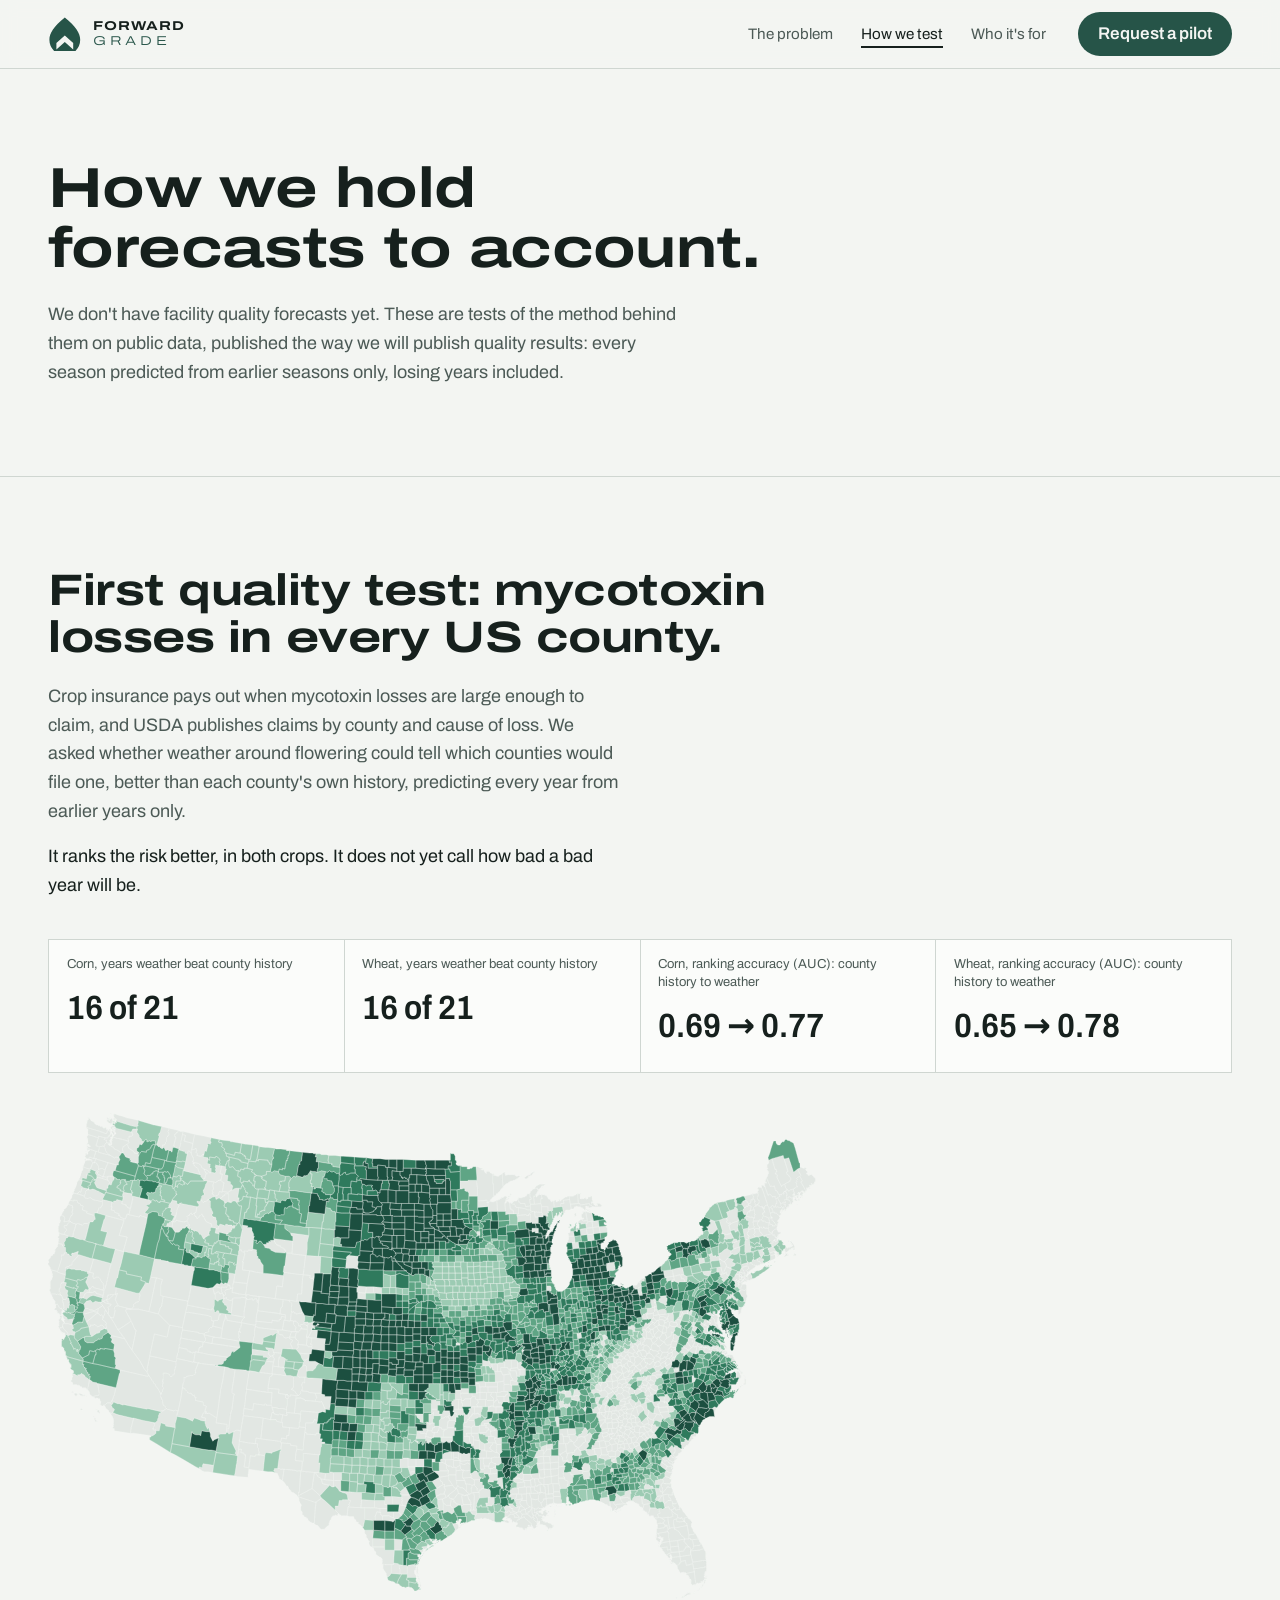
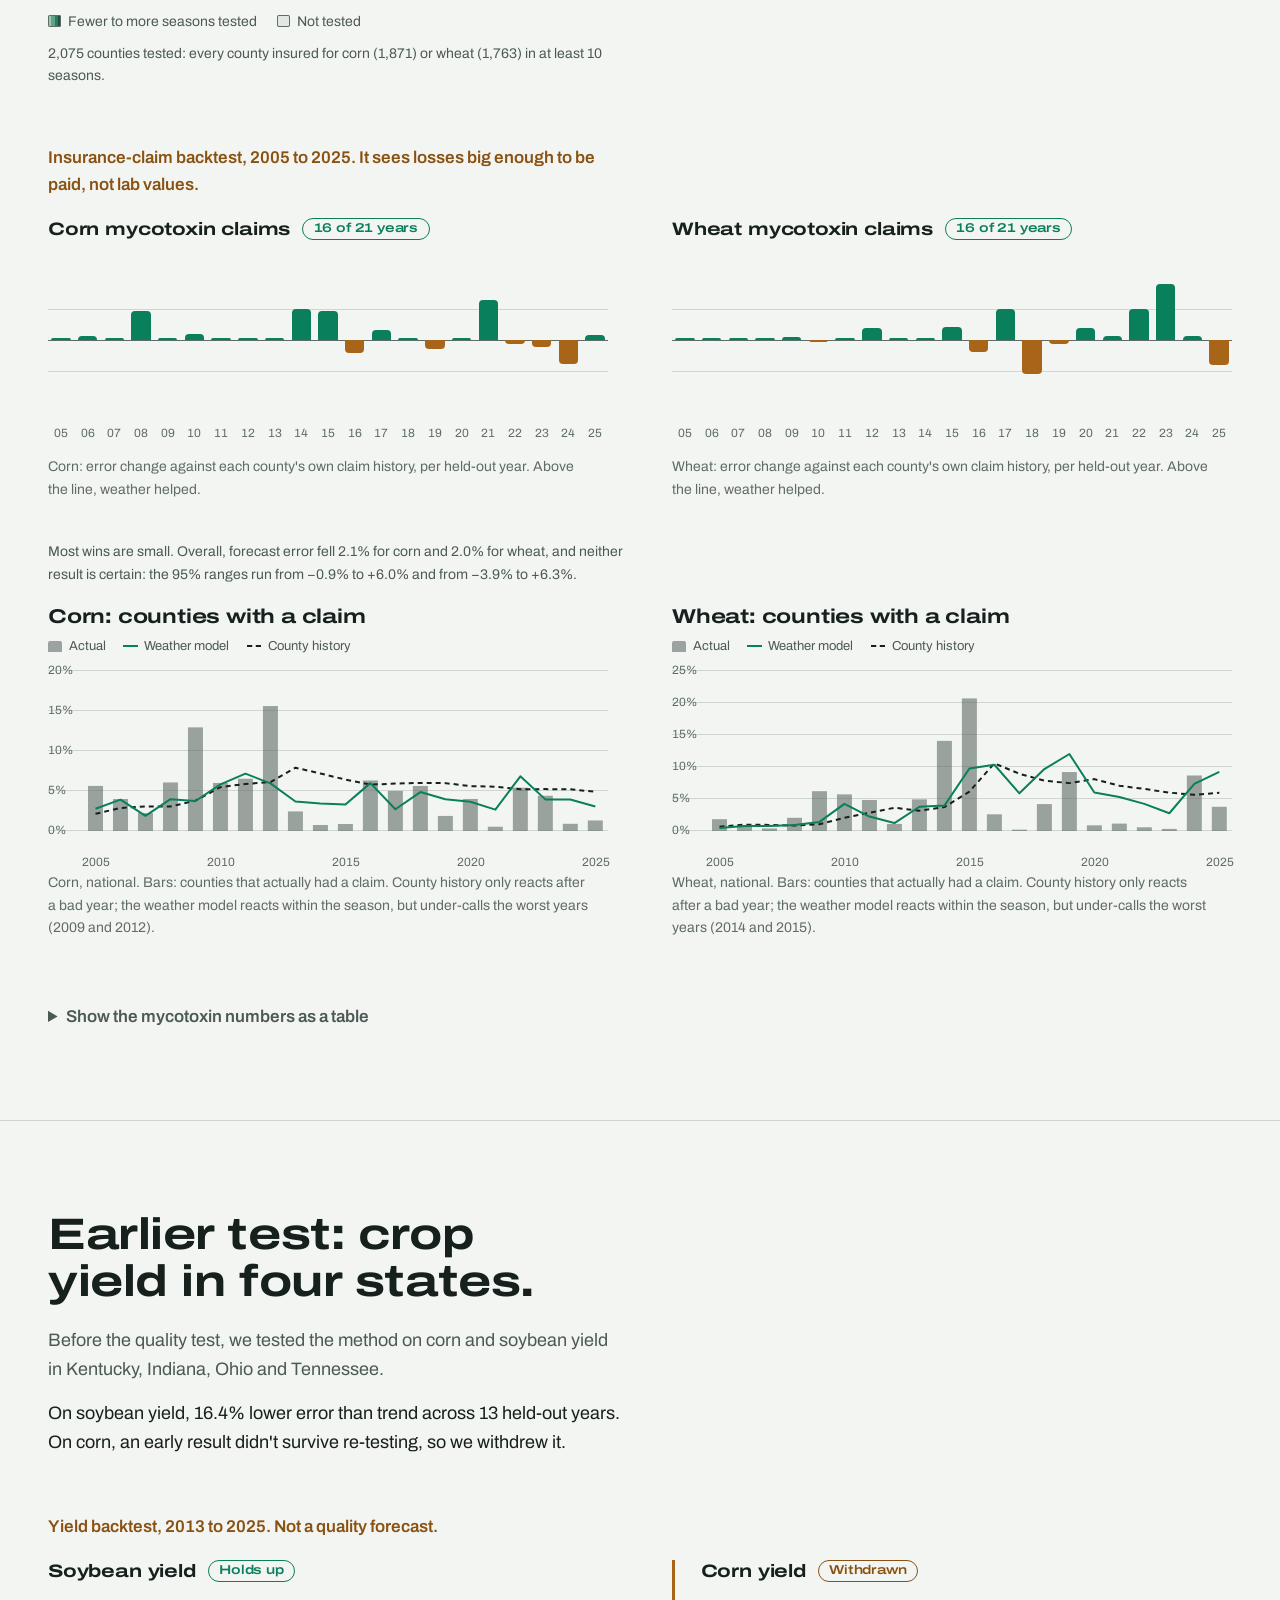
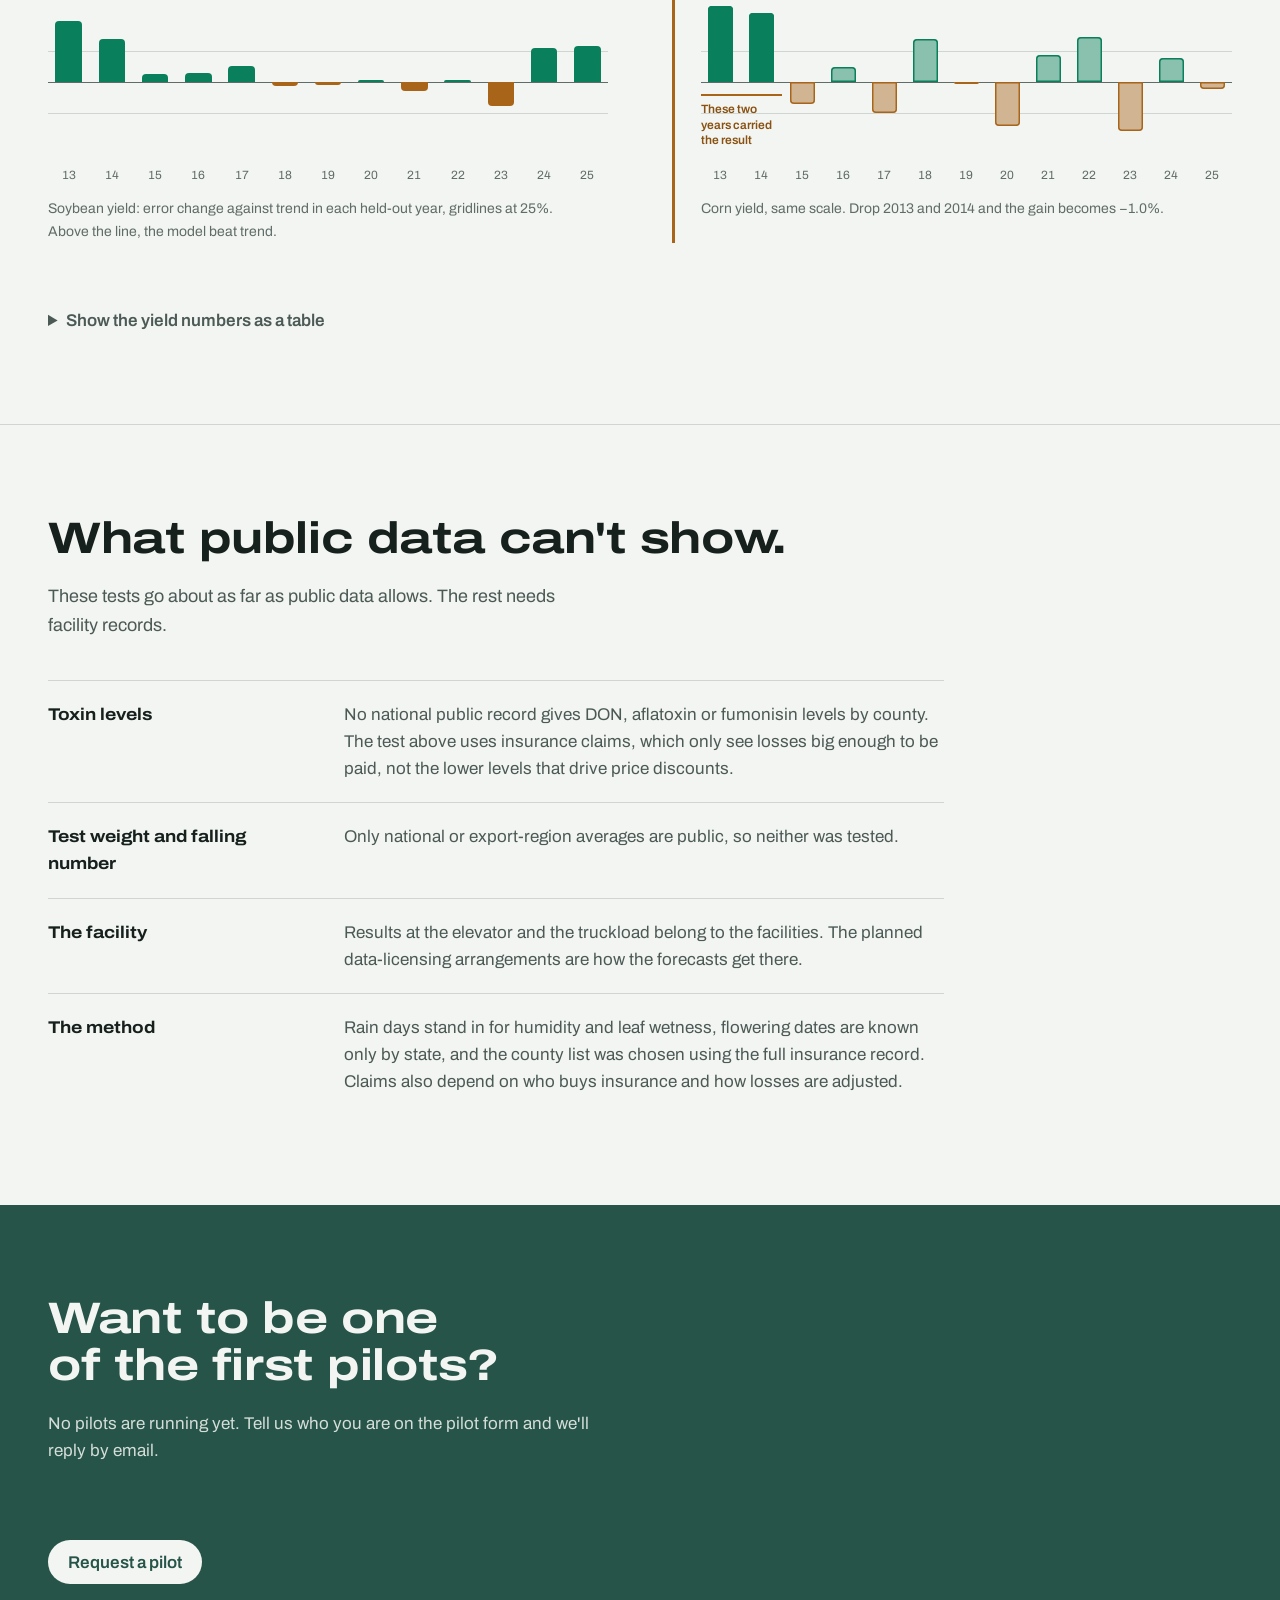
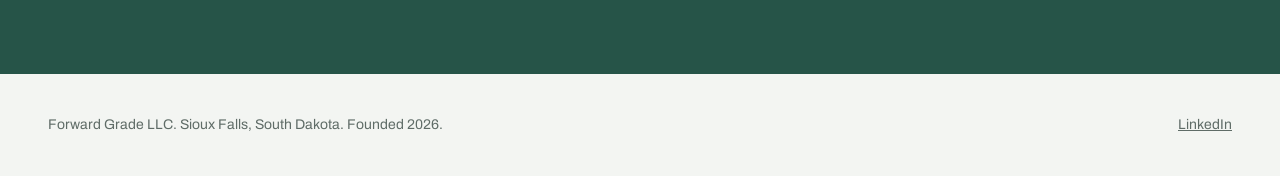
==== method.html @ 38999e74 "Forward Grade site: landing page, How we test, pilot form Co-Authored-By: Claude Opus 5.5 <noreply@a" ====
<!doctype html>
<html lang="en">
<head>
<meta charset="utf-8">
<meta name="viewport" content="width=device-width, initial-scale=1">
<title>How we test | Forward Grade</title>
<meta name="description" content="The public-data tests behind Forward Grade: mycotoxin insurance claims in 2,075 US counties, and an earlier crop-yield test. Every season predicted from earlier seasons only, losing years included.">
<meta property="og:title" content="How we test | Forward Grade">
<meta property="og:description" content="Public-data tests of the method behind Forward Grade, published with the years it lost.">
<meta name="theme-color" content="#265448">
<link rel="icon" href="img/favicon.svg" type="image/svg+xml">
<link rel="preload" href="fonts/archivo.woff2" as="font" type="font/woff2" crossorigin>
<link rel="stylesheet" href="styles.css">
</head>
<body>

<header class="top">
  <div class="wrap">
    <a class="lockup" href="index.html" aria-label="Forward Grade, home">
      <svg viewBox="96 70 320 336" aria-hidden="true"><path fill-rule="evenodd" d="M256 76 C 366 162 410 236 410 298 A 154 154 0 0 1 102 298 C 102 236 146 162 256 76 Z M172 330 L256 254 L340 330 L340 396 L256 320 L172 396 Z"/></svg>
      <span><b>FORWARD</b><i>GRADE</i></span>
    </a>
    <nav aria-label="Sections">
      <a href="index.html#gap">The problem</a>
      <a href="method.html" aria-current="page">How we test</a>
      <a href="index.html#buyers">Who it's for</a>
    </nav>
    <a class="button" href="index.html#contact">Request a pilot</a>
  </div>
</header>

<main id="top">

<section class="page-intro">
  <div class="wrap">
    <h1>How we hold forecasts to account.</h1>
    <p class="lede">We don't have facility quality forecasts yet. These are tests of the method behind them on public data, published the way we will publish quality results: every season predicted from earlier seasons only, losing years included.</p>
  </div>
</section>

<section id="quality-test" class="method quality">
  <div class="wrap">
    <h2>First quality test: mycotoxin losses in every US county.</h2>
    <p class="lede">Crop insurance pays out when mycotoxin losses are large enough to claim, and USDA publishes claims by county and cause of loss. We asked whether weather around flowering could tell which counties would file one, better than each county's own history, predicting every year from earlier years only.</p>
    <p class="lede">It ranks the risk better, in both crops. It does not yet call how bad a bad year will be.</p>

    <dl class="q-stats">
      <div><dt>Corn, years weather beat county history</dt><dd>16 of 21</dd></div>
      <div><dt>Wheat, years weather beat county history</dt><dd>16 of 21</dd></div>
      <div><dt>Corn, ranking accuracy (AUC): county history to weather</dt><dd>0.69 <span role="img" aria-label="to">&rarr;</span> 0.77</dd></div>
      <div><dt>Wheat, ranking accuracy (AUC): county history to weather</dt><dd>0.65 <span role="img" aria-label="to">&rarr;</span> 0.78</dd></div>
    </dl>

    <figure class="q-map">
      <img src="img/us-tested.svg" width="960" height="607" loading="lazy" alt="Map of the lower 48 states. 2,075 counties with a long insured record for corn or wheat are shaded, darker where more seasons were tested; they cover the Corn Belt, the Plains, the Mid-South and the East.">
      <figcaption>
        <ul class="legend" aria-label="Map key"><li class="k-ramp">Fewer to more seasons tested</li><li class="k-none">Not tested</li></ul>
        2,075 counties tested: every county insured for corn (1,871) or wheat (1,763) in at least 10 seasons.
      </figcaption>
    </figure>

    <p class="not-quality">Insurance-claim backtest, 2005 to 2025. It sees losses big enough to be paid, not lab values.</p>
    <div class="charts">
      <figure class="crop">
        <h3>Corn mycotoxin claims <span class="tag">16 of 21 years</span></h3>
        <ol class="bars y21" aria-label="Corn mycotoxin claims: change in forecast error against county history, by year">
          <li class="up" style="--h:1.9" data-v="+1.9%" aria-label="2005: 1.9% lower error than county history"><span>05</span></li>
          <li class="up" style="--h:3.2" data-v="+3.2%" aria-label="2006: 3.2% lower error than county history"><span>06</span></li>
          <li class="up" style="--h:0.8" data-v="+0.8%" aria-label="2007: 0.8% lower error than county history"><span>07</span></li>
          <li class="up" style="--h:23.6" data-v="+23.6%" aria-label="2008: 23.6% lower error than county history"><span>08</span></li>
          <li class="up" style="--h:1.0" data-v="+1.0%" aria-label="2009: 1.0% lower error than county history"><span>09</span></li>
          <li class="up" style="--h:5.4" data-v="+5.4%" aria-label="2010: 5.4% lower error than county history"><span>10</span></li>
          <li class="up" style="--h:0.8" data-v="+0.8%" aria-label="2011: 0.8% lower error than county history"><span>11</span></li>
          <li class="up" style="--h:0.2" data-v="+0.2%" aria-label="2012: 0.2% lower error than county history"><span>12</span></li>
          <li class="up" style="--h:0.8" data-v="+0.8%" aria-label="2013: 0.8% lower error than county history"><span>13</span></li>
          <li class="up" style="--h:24.8" data-v="+24.8%" aria-label="2014: 24.8% lower error than county history"><span>14</span></li>
          <li class="up" style="--h:23.8" data-v="+23.8%" aria-label="2015: 23.8% lower error than county history"><span>15</span></li>
          <li class="down" style="--h:10.1" data-v="−10.1%" aria-label="2016: 10.1% higher error than county history"><span>16</span></li>
          <li class="up" style="--h:8.2" data-v="+8.2%" aria-label="2017: 8.2% lower error than county history"><span>17</span></li>
          <li class="up" style="--h:0.1" data-v="+0.1%" aria-label="2018: 0.1% lower error than county history"><span>18</span></li>
          <li class="down" style="--h:7.3" data-v="−7.3%" aria-label="2019: 7.3% higher error than county history"><span>19</span></li>
          <li class="up" style="--h:1.2" data-v="+1.2%" aria-label="2020: 1.2% lower error than county history"><span>20</span></li>
          <li class="up" style="--h:32.6" data-v="+32.6%" aria-label="2021: 32.6% lower error than county history"><span>21</span></li>
          <li class="down" style="--h:2.9" data-v="−2.9%" aria-label="2022: 2.9% higher error than county history"><span>22</span></li>
          <li class="down" style="--h:5.4" data-v="−5.4%" aria-label="2023: 5.4% higher error than county history"><span>23</span></li>
          <li class="down" style="--h:18.8" data-v="−18.8%" aria-label="2024: 18.8% higher error than county history"><span>24</span></li>
          <li class="up" style="--h:4.1" data-v="+4.1%" aria-label="2025: 4.1% lower error than county history"><span>25</span></li>
        </ol>
        <figcaption>Corn: error change against each county's own claim history, per held-out year. Above the line, weather helped.</figcaption>
      </figure>
      <figure class="crop">
        <h3>Wheat mycotoxin claims <span class="tag">16 of 21 years</span></h3>
        <ol class="bars y21" aria-label="Wheat mycotoxin claims: change in forecast error against county history, by year">
          <li class="up" style="--h:0.0" data-v="+0.0%" aria-label="2005: 0.0% lower error than county history"><span>05</span></li>
          <li class="up" style="--h:0.1" data-v="+0.1%" aria-label="2006: 0.1% lower error than county history"><span>06</span></li>
          <li class="up" style="--h:1.1" data-v="+1.1%" aria-label="2007: 1.1% lower error than county history"><span>07</span></li>
          <li class="up" style="--h:0.8" data-v="+0.8%" aria-label="2008: 0.8% lower error than county history"><span>08</span></li>
          <li class="up" style="--h:2.9" data-v="+2.9%" aria-label="2009: 2.9% lower error than county history"><span>09</span></li>
          <li class="down" style="--h:0.6" data-v="−0.6%" aria-label="2010: 0.6% higher error than county history"><span>10</span></li>
          <li class="up" style="--h:0.2" data-v="+0.2%" aria-label="2011: 0.2% lower error than county history"><span>11</span></li>
          <li class="up" style="--h:9.8" data-v="+9.8%" aria-label="2012: 9.8% lower error than county history"><span>12</span></li>
          <li class="up" style="--h:1.5" data-v="+1.5%" aria-label="2013: 1.5% lower error than county history"><span>13</span></li>
          <li class="up" style="--h:2.0" data-v="+2.0%" aria-label="2014: 2.0% lower error than county history"><span>14</span></li>
          <li class="up" style="--h:10.5" data-v="+10.5%" aria-label="2015: 10.5% lower error than county history"><span>15</span></li>
          <li class="down" style="--h:9.2" data-v="−9.2%" aria-label="2016: 9.2% higher error than county history"><span>16</span></li>
          <li class="up" style="--h:25.2" data-v="+25.2%" aria-label="2017: 25.2% lower error than county history"><span>17</span></li>
          <li class="down" style="--h:26.9" data-v="−26.9%" aria-label="2018: 26.9% higher error than county history"><span>18</span></li>
          <li class="down" style="--h:3.3" data-v="−3.3%" aria-label="2019: 3.3% higher error than county history"><span>19</span></li>
          <li class="up" style="--h:9.7" data-v="+9.7%" aria-label="2020: 9.7% lower error than county history"><span>20</span></li>
          <li class="up" style="--h:3.3" data-v="+3.3%" aria-label="2021: 3.3% lower error than county history"><span>21</span></li>
          <li class="up" style="--h:24.8" data-v="+24.8%" aria-label="2022: 24.8% lower error than county history"><span>22</span></li>
          <li class="up" style="--h:45.0" data-v="+45.0%" aria-label="2023: 45.0% lower error than county history"><span>23</span></li>
          <li class="up" style="--h:3.3" data-v="+3.3%" aria-label="2024: 3.3% lower error than county history"><span>24</span></li>
          <li class="down" style="--h:20.1" data-v="−20.1%" aria-label="2025: 20.1% higher error than county history"><span>25</span></li>
        </ol>
        <figcaption>Wheat: error change against each county's own claim history, per held-out year. Above the line, weather helped.</figcaption>
      </figure>
    </div>
    <p class="q-note">Most wins are small. Overall, forecast error fell 2.1% for corn and 2.0% for wheat, and neither result is certain: the 95% ranges run from −0.9% to +6.0% and from −3.9% to +6.3%.</p>

    <div class="charts">
      <figure class="lc">
        <h3>Corn: counties with a claim</h3>
        <ul class="lc-legend" aria-hidden="true"><li class="k-actual">Actual</li><li class="k-model">Weather model</li><li class="k-hist">County history</li></ul>
        <div class="lc-plot" style="--n:21">
          <span class="lc-y" aria-hidden="true" style="--v:0.00">0%</span><span class="lc-y" aria-hidden="true" style="--v:25.00">5%</span><span class="lc-y" aria-hidden="true" style="--v:50.00">10%</span><span class="lc-y" aria-hidden="true" style="--v:75.00">15%</span><span class="lc-y" aria-hidden="true" style="--v:100.00">20%</span>
          <svg viewBox="0 0 210 100" preserveAspectRatio="none" aria-hidden="true"><rect class="lc-bar" x="2" y="71.81" width="6" height="28.19"/><rect class="lc-bar" x="12" y="80.01" width="6" height="19.99"/><rect class="lc-bar" x="22" y="88.76" width="6" height="11.24"/><rect class="lc-bar" x="32" y="69.65" width="6" height="30.35"/><rect class="lc-bar" x="42" y="35.22" width="6" height="64.78"/><rect class="lc-bar" x="52" y="69.96" width="6" height="30.04"/><rect class="lc-bar" x="62" y="67.34" width="6" height="32.66"/><rect class="lc-bar" x="72" y="21.92" width="6" height="78.08"/><rect class="lc-bar" x="82" y="87.76" width="6" height="12.24"/><rect class="lc-bar" x="92" y="96.25" width="6" height="3.75"/><rect class="lc-bar" x="102" y="95.63" width="6" height="4.37"/><rect class="lc-bar" x="112" y="68.41" width="6" height="31.59"/><rect class="lc-bar" x="122" y="74.91" width="6" height="25.09"/><rect class="lc-bar" x="132" y="71.85" width="6" height="28.15"/><rect class="lc-bar" x="142" y="90.57" width="6" height="9.43"/><rect class="lc-bar" x="152" y="79.99" width="6" height="20.01"/><rect class="lc-bar" x="162" y="97.33" width="6" height="2.67"/><rect class="lc-bar" x="172" y="72.93" width="6" height="27.07"/><rect class="lc-bar" x="182" y="77.97" width="6" height="22.03"/><rect class="lc-bar" x="192" y="95.49" width="6" height="4.51"/><rect class="lc-bar" x="202" y="93.42" width="6" height="6.58"/><polyline class="lc-hist" points="5,89.27 15,85.61 25,84.61 35,84.72 45,81.03 55,72.63 65,70.56 75,69.42 85,60.45 95,64.04 105,67.84 115,71.01 125,70.34 135,69.96 145,70.08 155,71.95 165,72.31 175,73.90 185,73.82 195,73.89 205,75.52"/><polyline class="lc-model" points="5,86.06 15,80.42 25,90.51 35,80.09 45,81.27 55,70.81 65,64.15 75,70.20 85,81.59 95,82.75 105,83.49 115,70.08 125,86.42 135,75.67 145,80.17 155,81.74 165,86.66 175,65.83 185,80.24 195,80.29 205,84.65"/><rect class="lc-hit" x="0" y="0" width="10" height="100"><title>2005: actual 5.6%, weather model 2.7%, county history 2.1%</title></rect><rect class="lc-hit" x="10" y="0" width="10" height="100"><title>2006: actual 3.9%, weather model 3.9%, county history 2.8%</title></rect><rect class="lc-hit" x="20" y="0" width="10" height="100"><title>2007: actual 2.2%, weather model 1.8%, county history 3.0%</title></rect><rect class="lc-hit" x="30" y="0" width="10" height="100"><title>2008: actual 6.0%, weather model 3.9%, county history 3.0%</title></rect><rect class="lc-hit" x="40" y="0" width="10" height="100"><title>2009: actual 12.9%, weather model 3.7%, county history 3.7%</title></rect><rect class="lc-hit" x="50" y="0" width="10" height="100"><title>2010: actual 6.0%, weather model 5.8%, county history 5.4%</title></rect><rect class="lc-hit" x="60" y="0" width="10" height="100"><title>2011: actual 6.5%, weather model 7.1%, county history 5.8%</title></rect><rect class="lc-hit" x="70" y="0" width="10" height="100"><title>2012: actual 15.6%, weather model 5.9%, county history 6.1%</title></rect><rect class="lc-hit" x="80" y="0" width="10" height="100"><title>2013: actual 2.4%, weather model 3.6%, county history 7.9%</title></rect><rect class="lc-hit" x="90" y="0" width="10" height="100"><title>2014: actual 0.7%, weather model 3.4%, county history 7.1%</title></rect><rect class="lc-hit" x="100" y="0" width="10" height="100"><title>2015: actual 0.8%, weather model 3.3%, county history 6.4%</title></rect><rect class="lc-hit" x="110" y="0" width="10" height="100"><title>2016: actual 6.3%, weather model 5.9%, county history 5.7%</title></rect><rect class="lc-hit" x="120" y="0" width="10" height="100"><title>2017: actual 5.0%, weather model 2.7%, county history 5.9%</title></rect><rect class="lc-hit" x="130" y="0" width="10" height="100"><title>2018: actual 5.6%, weather model 4.8%, county history 6.0%</title></rect><rect class="lc-hit" x="140" y="0" width="10" height="100"><title>2019: actual 1.8%, weather model 3.9%, county history 5.9%</title></rect><rect class="lc-hit" x="150" y="0" width="10" height="100"><title>2020: actual 4.0%, weather model 3.6%, county history 5.6%</title></rect><rect class="lc-hit" x="160" y="0" width="10" height="100"><title>2021: actual 0.5%, weather model 2.6%, county history 5.5%</title></rect><rect class="lc-hit" x="170" y="0" width="10" height="100"><title>2022: actual 5.4%, weather model 6.8%, county history 5.2%</title></rect><rect class="lc-hit" x="180" y="0" width="10" height="100"><title>2023: actual 4.4%, weather model 3.9%, county history 5.2%</title></rect><rect class="lc-hit" x="190" y="0" width="10" height="100"><title>2024: actual 0.9%, weather model 3.9%, county history 5.2%</title></rect><rect class="lc-hit" x="200" y="0" width="10" height="100"><title>2025: actual 1.3%, weather model 3.0%, county history 4.8%</title></rect></svg>
          <ol class="lc-x" aria-hidden="true"><li style="--i:0">2005</li><li style="--i:5">2010</li><li style="--i:10">2015</li><li style="--i:15">2020</li><li style="--i:20">2025</li></ol>
        </div>
        <figcaption>Corn, national. Bars: counties that actually had a claim. County history only reacts after a bad year; the weather model reacts within the season, but under-calls the worst years (2009 and 2012).</figcaption>
      </figure>
      <figure class="lc">
        <h3>Wheat: counties with a claim</h3>
        <ul class="lc-legend" aria-hidden="true"><li class="k-actual">Actual</li><li class="k-model">Weather model</li><li class="k-hist">County history</li></ul>
        <div class="lc-plot" style="--n:21">
          <span class="lc-y" aria-hidden="true" style="--v:0.00">0%</span><span class="lc-y" aria-hidden="true" style="--v:20.00">5%</span><span class="lc-y" aria-hidden="true" style="--v:40.00">10%</span><span class="lc-y" aria-hidden="true" style="--v:60.00">15%</span><span class="lc-y" aria-hidden="true" style="--v:80.00">20%</span><span class="lc-y" aria-hidden="true" style="--v:100.00">25%</span>
          <svg viewBox="0 0 210 100" preserveAspectRatio="none" aria-hidden="true"><rect class="lc-bar" x="2" y="92.62" width="6" height="7.38"/><rect class="lc-bar" x="12" y="96.67" width="6" height="3.33"/><rect class="lc-bar" x="22" y="98.41" width="6" height="1.59"/><rect class="lc-bar" x="32" y="91.75" width="6" height="8.25"/><rect class="lc-bar" x="42" y="75.11" width="6" height="24.89"/><rect class="lc-bar" x="52" y="77.11" width="6" height="22.89"/><rect class="lc-bar" x="62" y="80.60" width="6" height="19.40"/><rect class="lc-bar" x="72" y="95.57" width="6" height="4.43"/><rect class="lc-bar" x="82" y="80.22" width="6" height="19.78"/><rect class="lc-bar" x="92" y="43.67" width="6" height="56.33"/><rect class="lc-bar" x="102" y="17.12" width="6" height="82.88"/><rect class="lc-bar" x="112" y="89.55" width="6" height="10.45"/><rect class="lc-bar" x="122" y="99.15" width="6" height="0.85"/><rect class="lc-bar" x="132" y="83.18" width="6" height="16.82"/><rect class="lc-bar" x="142" y="63.17" width="6" height="36.83"/><rect class="lc-bar" x="152" y="96.46" width="6" height="3.54"/><rect class="lc-bar" x="162" y="95.37" width="6" height="4.63"/><rect class="lc-bar" x="172" y="97.67" width="6" height="2.33"/><rect class="lc-bar" x="182" y="98.68" width="6" height="1.32"/><rect class="lc-bar" x="192" y="65.31" width="6" height="34.69"/><rect class="lc-bar" x="202" y="84.87" width="6" height="15.13"/><polyline class="lc-hist" points="5,97.35 15,96.02 25,96.18 35,96.64 45,95.82 55,91.77 65,88.58 75,85.45 85,87.29 95,85.04 105,75.37 115,57.71 125,64.23 135,68.52 145,70.08 155,67.57 165,71.73 175,73.69 185,76.02 195,77.39 205,76.10"/><polyline class="lc-model" points="5,98.08 15,96.91 25,96.92 35,96.21 45,94.31 55,83.07 65,90.96 75,95.05 85,84.82 95,84.12 105,60.93 115,58.58 125,76.44 135,61.30 145,51.88 155,75.98 165,78.79 175,83.06 185,88.91 195,70.59 205,63.06"/><rect class="lc-hit" x="0" y="0" width="10" height="100"><title>2005: actual 1.8%, weather model 0.4%, county history 0.6%</title></rect><rect class="lc-hit" x="10" y="0" width="10" height="100"><title>2006: actual 0.8%, weather model 0.7%, county history 0.9%</title></rect><rect class="lc-hit" x="20" y="0" width="10" height="100"><title>2007: actual 0.3%, weather model 0.7%, county history 0.9%</title></rect><rect class="lc-hit" x="30" y="0" width="10" height="100"><title>2008: actual 2.0%, weather model 0.9%, county history 0.8%</title></rect><rect class="lc-hit" x="40" y="0" width="10" height="100"><title>2009: actual 6.2%, weather model 1.4%, county history 1.0%</title></rect><rect class="lc-hit" x="50" y="0" width="10" height="100"><title>2010: actual 5.7%, weather model 4.2%, county history 2.0%</title></rect><rect class="lc-hit" x="60" y="0" width="10" height="100"><title>2011: actual 4.8%, weather model 2.2%, county history 2.8%</title></rect><rect class="lc-hit" x="70" y="0" width="10" height="100"><title>2012: actual 1.1%, weather model 1.2%, county history 3.6%</title></rect><rect class="lc-hit" x="80" y="0" width="10" height="100"><title>2013: actual 4.9%, weather model 3.7%, county history 3.1%</title></rect><rect class="lc-hit" x="90" y="0" width="10" height="100"><title>2014: actual 14.0%, weather model 3.9%, county history 3.7%</title></rect><rect class="lc-hit" x="100" y="0" width="10" height="100"><title>2015: actual 20.7%, weather model 9.7%, county history 6.1%</title></rect><rect class="lc-hit" x="110" y="0" width="10" height="100"><title>2016: actual 2.6%, weather model 10.3%, county history 10.5%</title></rect><rect class="lc-hit" x="120" y="0" width="10" height="100"><title>2017: actual 0.2%, weather model 5.8%, county history 8.9%</title></rect><rect class="lc-hit" x="130" y="0" width="10" height="100"><title>2018: actual 4.2%, weather model 9.6%, county history 7.8%</title></rect><rect class="lc-hit" x="140" y="0" width="10" height="100"><title>2019: actual 9.2%, weather model 12.0%, county history 7.4%</title></rect><rect class="lc-hit" x="150" y="0" width="10" height="100"><title>2020: actual 0.8%, weather model 6.0%, county history 8.1%</title></rect><rect class="lc-hit" x="160" y="0" width="10" height="100"><title>2021: actual 1.1%, weather model 5.3%, county history 7.0%</title></rect><rect class="lc-hit" x="170" y="0" width="10" height="100"><title>2022: actual 0.5%, weather model 4.2%, county history 6.5%</title></rect><rect class="lc-hit" x="180" y="0" width="10" height="100"><title>2023: actual 0.3%, weather model 2.7%, county history 5.9%</title></rect><rect class="lc-hit" x="190" y="0" width="10" height="100"><title>2024: actual 8.6%, weather model 7.3%, county history 5.6%</title></rect><rect class="lc-hit" x="200" y="0" width="10" height="100"><title>2025: actual 3.7%, weather model 9.2%, county history 5.9%</title></rect></svg>
          <ol class="lc-x" aria-hidden="true"><li style="--i:0">2005</li><li style="--i:5">2010</li><li style="--i:10">2015</li><li style="--i:15">2020</li><li style="--i:20">2025</li></ol>
        </div>
        <figcaption>Wheat, national. Bars: counties that actually had a claim. County history only reacts after a bad year; the weather model reacts within the season, but under-calls the worst years (2014 and 2015).</figcaption>
      </figure>
    </div>

    <details>
      <summary>Show the mycotoxin numbers as a table</summary>
      <div class="q-table" role="region" aria-label="Mycotoxin backtest numbers" tabindex="0">
      <table>
        <thead><tr><th scope="col">Year</th><th scope="col">Corn: error change</th><th scope="col">Corn: counties with a claim</th><th scope="col">Corn: model</th><th scope="col">Corn: county history</th><th scope="col">Wheat: error change</th><th scope="col">Wheat: counties with a claim</th><th scope="col">Wheat: model</th><th scope="col">Wheat: county history</th></tr></thead>
        <tbody>
          <tr><th scope="row">2005</th><td>+1.9%</td><td>5.6%</td><td>2.7%</td><td>2.1%</td><td>+0.0%</td><td>1.8%</td><td>0.4%</td><td>0.6%</td></tr>
          <tr><th scope="row">2006</th><td>+3.2%</td><td>3.9%</td><td>3.9%</td><td>2.8%</td><td>+0.1%</td><td>0.8%</td><td>0.7%</td><td>0.9%</td></tr>
          <tr><th scope="row">2007</th><td>+0.8%</td><td>2.2%</td><td>1.8%</td><td>3.0%</td><td>+1.1%</td><td>0.3%</td><td>0.7%</td><td>0.9%</td></tr>
          <tr><th scope="row">2008</th><td>+23.6%</td><td>6.0%</td><td>3.9%</td><td>3.0%</td><td>+0.8%</td><td>2.0%</td><td>0.9%</td><td>0.8%</td></tr>
          <tr><th scope="row">2009</th><td>+1.0%</td><td>12.9%</td><td>3.7%</td><td>3.7%</td><td>+2.9%</td><td>6.2%</td><td>1.4%</td><td>1.0%</td></tr>
          <tr><th scope="row">2010</th><td>+5.4%</td><td>6.0%</td><td>5.8%</td><td>5.4%</td><td>−0.6%</td><td>5.7%</td><td>4.2%</td><td>2.0%</td></tr>
          <tr><th scope="row">2011</th><td>+0.8%</td><td>6.5%</td><td>7.1%</td><td>5.8%</td><td>+0.2%</td><td>4.8%</td><td>2.2%</td><td>2.8%</td></tr>
          <tr><th scope="row">2012</th><td>+0.2%</td><td>15.6%</td><td>5.9%</td><td>6.1%</td><td>+9.8%</td><td>1.1%</td><td>1.2%</td><td>3.6%</td></tr>
          <tr><th scope="row">2013</th><td>+0.8%</td><td>2.4%</td><td>3.6%</td><td>7.9%</td><td>+1.5%</td><td>4.9%</td><td>3.7%</td><td>3.1%</td></tr>
          <tr><th scope="row">2014</th><td>+24.8%</td><td>0.7%</td><td>3.4%</td><td>7.1%</td><td>+2.0%</td><td>14.0%</td><td>3.9%</td><td>3.7%</td></tr>
          <tr><th scope="row">2015</th><td>+23.8%</td><td>0.8%</td><td>3.3%</td><td>6.4%</td><td>+10.5%</td><td>20.7%</td><td>9.7%</td><td>6.1%</td></tr>
          <tr><th scope="row">2016</th><td>−10.1%</td><td>6.3%</td><td>5.9%</td><td>5.7%</td><td>−9.2%</td><td>2.6%</td><td>10.3%</td><td>10.5%</td></tr>
          <tr><th scope="row">2017</th><td>+8.2%</td><td>5.0%</td><td>2.7%</td><td>5.9%</td><td>+25.2%</td><td>0.2%</td><td>5.8%</td><td>8.9%</td></tr>
          <tr><th scope="row">2018</th><td>+0.1%</td><td>5.6%</td><td>4.8%</td><td>6.0%</td><td>−26.9%</td><td>4.2%</td><td>9.6%</td><td>7.8%</td></tr>
          <tr><th scope="row">2019</th><td>−7.3%</td><td>1.8%</td><td>3.9%</td><td>5.9%</td><td>−3.3%</td><td>9.2%</td><td>12.0%</td><td>7.4%</td></tr>
          <tr><th scope="row">2020</th><td>+1.2%</td><td>4.0%</td><td>3.6%</td><td>5.6%</td><td>+9.7%</td><td>0.8%</td><td>6.0%</td><td>8.1%</td></tr>
          <tr><th scope="row">2021</th><td>+32.6%</td><td>0.5%</td><td>2.6%</td><td>5.5%</td><td>+3.3%</td><td>1.1%</td><td>5.3%</td><td>7.0%</td></tr>
          <tr><th scope="row">2022</th><td>−2.9%</td><td>5.4%</td><td>6.8%</td><td>5.2%</td><td>+24.8%</td><td>0.5%</td><td>4.2%</td><td>6.5%</td></tr>
          <tr><th scope="row">2023</th><td>−5.4%</td><td>4.4%</td><td>3.9%</td><td>5.2%</td><td>+45.0%</td><td>0.3%</td><td>2.7%</td><td>5.9%</td></tr>
          <tr><th scope="row">2024</th><td>−18.8%</td><td>0.9%</td><td>3.9%</td><td>5.2%</td><td>+3.3%</td><td>8.6%</td><td>7.3%</td><td>5.6%</td></tr>
          <tr><th scope="row">2025</th><td>+4.1%</td><td>1.3%</td><td>3.0%</td><td>4.8%</td><td>−20.1%</td><td>3.7%</td><td>9.2%</td><td>5.9%</td></tr>
          <tr><th scope="row">All years</th><td>+2.1%</td><td colspan="3">35,930 county-years</td><td>+2.0%</td><td colspan="3">31,195 county-years</td></tr>
        </tbody>
      </table>
      </div>
    </details>
  </div>
</section>

<section id="yield" class="method">
  <div class="wrap">
    <h2>Earlier test: crop yield in four states.</h2>
    <p class="lede">Before the quality test, we tested the method on corn and soybean yield in Kentucky, Indiana, Ohio and Tennessee.</p>
    <p class="lede">On soybean yield, 16.4% lower error than trend across 13 held-out years. On corn, an early result didn't survive re-testing, so we withdrew it.</p>

    <p class="not-quality">Yield backtest, 2013 to 2025. Not a quality forecast.</p>
    <div class="charts">
      <figure class="crop">
        <h3>Soybean yield <span class="tag">Holds up</span></h3>
        <ol class="bars" aria-label="Soybean yield backtest: change in error against trend, by year">
          <li class="up" style="--h:49.4" data-v="+49.4%" aria-label="2013: 49.4% lower error than trend"><span>13</span></li>
          <li class="up" style="--h:34.6" data-v="+34.6%" aria-label="2014: 34.6% lower error than trend"><span>14</span></li>
          <li class="up" style="--h:6.9" data-v="+6.9%" aria-label="2015: 6.9% lower error than trend"><span>15</span></li>
          <li class="up" style="--h:7.5" data-v="+7.5%" aria-label="2016: 7.5% lower error than trend"><span>16</span></li>
          <li class="up" style="--h:13.5" data-v="+13.5%" aria-label="2017: 13.5% lower error than trend"><span>17</span></li>
          <li class="down" style="--h:2.5" data-v="−2.5%" aria-label="2018: 2.5% higher error than trend"><span>18</span></li>
          <li class="down" style="--h:2.4" data-v="−2.4%" aria-label="2019: 2.4% higher error than trend"><span>19</span></li>
          <li class="up" style="--h:1.6" data-v="+1.6%" aria-label="2020: 1.6% lower error than trend"><span>20</span></li>
          <li class="down" style="--h:7.2" data-v="−7.2%" aria-label="2021: 7.2% higher error than trend"><span>21</span></li>
          <li class="up" style="--h:1.5" data-v="+1.5%" aria-label="2022: 1.5% lower error than trend"><span>22</span></li>
          <li class="down" style="--h:19.2" data-v="−19.2%" aria-label="2023: 19.2% higher error than trend"><span>23</span></li>
          <li class="up" style="--h:27.5" data-v="+27.5%" aria-label="2024: 27.5% lower error than trend"><span>24</span></li>
          <li class="up" style="--h:29.4" data-v="+29.4%" aria-label="2025: 29.4% lower error than trend"><span>25</span></li>
        </ol>
        <figcaption>Soybean yield: error change against trend in each held-out year, gridlines at 25%. Above the line, the model beat trend.</figcaption>
      </figure>
      <figure class="crop withdrawn">
        <h3>Corn yield <span class="tag caveat">Withdrawn</span></h3>
        <ol class="bars" aria-label="Corn yield backtest, withdrawn: change in error against trend, by year">
          <li class="carried-note" aria-hidden="true">These two years carried the result</li>
          <li class="up carried" style="--h:61.0" data-v="+61.0%" aria-label="2013: 61.0% lower error than trend, one of two years that carried the result"><span>13</span></li>
          <li class="up carried" style="--h:56.0" data-v="+56.0%" aria-label="2014: 56.0% lower error than trend, one of two years that carried the result"><span>14</span></li>
          <li class="down" style="--h:16.9" data-v="−16.9%" aria-label="2015: 16.9% higher error than trend"><span>15</span></li>
          <li class="up" style="--h:12.2" data-v="+12.2%" aria-label="2016: 12.2% lower error than trend"><span>16</span></li>
          <li class="down" style="--h:24.1" data-v="−24.1%" aria-label="2017: 24.1% higher error than trend"><span>17</span></li>
          <li class="up" style="--h:35.1" data-v="+35.1%" aria-label="2018: 35.1% lower error than trend"><span>18</span></li>
          <li class="down" style="--h:0.8" data-v="−0.8%" aria-label="2019: 0.8% higher error than trend"><span>19</span></li>
          <li class="down" style="--h:35.0" data-v="−35.0%" aria-label="2020: 35.0% higher error than trend"><span>20</span></li>
          <li class="up" style="--h:21.8" data-v="+21.8%" aria-label="2021: 21.8% lower error than trend"><span>21</span></li>
          <li class="up" style="--h:36.6" data-v="+36.6%" aria-label="2022: 36.6% lower error than trend"><span>22</span></li>
          <li class="down" style="--h:39.2" data-v="−39.2%" aria-label="2023: 39.2% higher error than trend"><span>23</span></li>
          <li class="up" style="--h:19.2" data-v="+19.2%" aria-label="2024: 19.2% lower error than trend"><span>24</span></li>
          <li class="down" style="--h:5.4" data-v="−5.4%" aria-label="2025: 5.4% higher error than trend"><span>25</span></li>
        </ol>
        <figcaption>Corn yield, same scale. Drop 2013 and 2014 and the gain becomes &minus;1.0%.</figcaption>
      </figure>
    </div>

    <details>
      <summary>Show the yield numbers as a table</summary>
      <div class="q-table" role="region" aria-label="Yield backtest numbers" tabindex="0">
      <table>
        <thead><tr><th scope="col">Year</th><th scope="col">Soybean yield</th><th scope="col">Corn yield</th></tr></thead>
        <tbody>
          <tr><th scope="row">2013</th><td>+49.4%</td><td>+61.0%</td></tr>
          <tr><th scope="row">2014</th><td>+34.6%</td><td>+56.0%</td></tr>
          <tr><th scope="row">2015</th><td>+6.9%</td><td>−16.9%</td></tr>
          <tr><th scope="row">2016</th><td>+7.5%</td><td>+12.2%</td></tr>
          <tr><th scope="row">2017</th><td>+13.5%</td><td>−24.1%</td></tr>
          <tr><th scope="row">2018</th><td>−2.5%</td><td>+35.1%</td></tr>
          <tr><th scope="row">2019</th><td>−2.4%</td><td>−0.8%</td></tr>
          <tr><th scope="row">2020</th><td>+1.6%</td><td>−35.0%</td></tr>
          <tr><th scope="row">2021</th><td>−7.2%</td><td>+21.8%</td></tr>
          <tr><th scope="row">2022</th><td>+1.5%</td><td>+36.6%</td></tr>
          <tr><th scope="row">2023</th><td>−19.2%</td><td>−39.2%</td></tr>
          <tr><th scope="row">2024</th><td>+27.5%</td><td>+19.2%</td></tr>
          <tr><th scope="row">2025</th><td>+29.4%</td><td>−5.4%</td></tr>
          <tr><th scope="row">All years</th><td>+16.4%</td><td>+15.2% (withdrawn)</td></tr>
        </tbody>
      </table>
      </div>
    </details>
  </div>
</section>

<section id="limits">
  <div class="wrap">
    <h2>What public data can't show.</h2>
    <p class="lede">These tests go about as far as public data allows. The rest needs facility records.</p>
    <dl class="limits">
      <div>
        <dt>Toxin levels</dt>
        <dd>No national public record gives DON, aflatoxin or fumonisin levels by county. The test above uses insurance claims, which only see losses big enough to be paid, not the lower levels that drive price discounts.</dd>
      </div>
      <div>
        <dt>Test weight and falling number</dt>
        <dd>Only national or export-region averages are public, so neither was tested.</dd>
      </div>
      <div>
        <dt>The facility</dt>
        <dd>Results at the elevator and the truckload belong to the facilities. The planned data-licensing arrangements are how the forecasts get there.</dd>
      </div>
      <div>
        <dt>The method</dt>
        <dd>Rain days stand in for humidity and leaf wetness, flowering dates are known only by state, and the county list was chosen using the full insurance record. Claims also depend on who buys insurance and how losses are adjusted.</dd>
      </div>
    </dl>
  </div>
</section>

<section class="contact cta" id="contact">
  <div class="wrap">
    <div>
      <h2>Want to be one of the first pilots?</h2>
      <p>No pilots are running yet. Tell us who you are on the pilot form and we'll reply by email.</p>
    </div>
    <div class="actions"><a class="button" href="index.html#contact">Request a pilot</a></div>
  </div>
</section>

</main>

<footer>
  <div class="wrap">
    <span>Forward Grade LLC. Sioux Falls, South Dakota. Founded 2026.</span>
    <a href="https://www.linkedin.com/company/forwardgrade">LinkedIn</a>
  </div>
</footer>

</body>
</html>
---- styles.css ----
@font-face {
  font-family: "Archivo";
  src: url("fonts/archivo.woff2") format("woff2");
  font-weight: 100 900;
  font-stretch: 62% 125%;
  font-display: swap;
}

:root {
  --paper: #f3f5f2;
  --surface: #fbfcfa;
  --ink: #16201d;
  --ink-soft: #4c5a56;
  --ink-faint: #5f6c67;
  --rule: #cfd6d1;
  --brand: #265448;
  /* map ramp: keep in sync with us-tested.svg (backtest/make_web_charts.py) */
  --depth-1: #9ccbb3;
  --depth-2: #5fa585;
  --depth-3: #2f7a5d;
  --depth-4: #1c4f40;
  --depth-none: #e2e7e3;
  --win: #0a7f5b;
  --caveat: #a8651a;
  --caveat-text: #8a5212;
  --on-brand: #f3f5f2;
  --band: #265448;
  --on-band: #f3f5f2;
  --band-button: #f3f5f2;
  --band-button-text: #265448;
  --band-err: #f2c48d;
  --measure: 36rem;
  --wide: 76rem;
  --gutter: clamp(1rem, 4vw, 3rem);
  color-scheme: light dark;
}

@media (prefers-color-scheme: dark) {
  :root {
    --paper: #0f1412;
    --surface: #171d1a;
    --ink: #e3e9e5;
    --ink-soft: #a9b5af;
    --ink-faint: #8d9a94;
    --rule: #2b3430;
    --brand: #e8d3ae;
    --depth-1: #2c5a4a;
    --depth-2: #3f8a6c;
    --depth-3: #6cb898;
    --depth-4: #a9dcc6;
    --depth-none: #1f2724;
    --win: #3fa07f;
    --caveat: #bf8134;
    --caveat-text: #d89a4e;
    --on-brand: #0f1412;
    --band: #1b332c;
    --on-band: #e3e9e5;
    --band-button: #e8d3ae;
    --band-button-text: #0f1412;
  }
}

*, *::before, *::after { box-sizing: border-box; }
html { scroll-behavior: smooth; scroll-padding-top: 5rem; }
body {
  margin: 0;
  background: var(--paper);
  color: var(--ink);
  font: 400 1.0625rem/1.6 "Archivo", system-ui, sans-serif;
  font-stretch: 100%;
  -webkit-font-smoothing: antialiased;
}
h1, h2, h3 { margin: 0; font-weight: 700; font-stretch: 125%; line-height: 1.08; letter-spacing: -0.01em; text-wrap: balance; }
h2 { font-size: clamp(1.75rem, 3.6vw, 2.75rem); max-width: 22ch; }
h3 { font-size: 1.25rem; }
p { margin: 0; max-width: var(--measure); text-wrap: pretty; }
a { color: inherit; }
:focus-visible { outline: 2px solid var(--win); outline-offset: 3px; border-radius: 2px; }

.wrap { width: min(100% - 2 * var(--gutter), var(--wide)); margin-inline: auto; }
section { padding-block: clamp(3.5rem, 7vw, 6rem); }
section + section { border-top: 1px solid var(--rule); }
.lede { color: var(--ink-soft); font-size: 1.125rem; margin-top: 1.25rem; }

/* Header */
.top { position: sticky; top: 0; z-index: 10; background: color-mix(in srgb, var(--paper) 92%, transparent); backdrop-filter: blur(8px); border-bottom: 1px solid var(--rule); }
.top .wrap { display: flex; align-items: center; gap: 2rem; height: 4.25rem; }
.lockup { display: flex; align-items: center; gap: 0.7rem; text-decoration: none; margin-right: auto; }
.lockup svg { width: 2.1rem; height: 2.1rem; fill: var(--brand); }
.lockup span { display: grid; line-height: 1; font-stretch: 125%; font-size: 0.8rem; }
.lockup b { letter-spacing: 0.08em; }
.lockup i { font-style: normal; font-weight: 300; letter-spacing: 0.32em; color: var(--brand); margin-top: 0.2em; }
.top nav { display: flex; gap: 1.75rem; font-size: 0.95rem; }
.top nav a { text-decoration: none; color: var(--ink-soft); }
.top nav a:hover, .top nav [aria-current] { color: var(--ink); }
.top nav [aria-current] { text-decoration: underline; text-decoration-thickness: 2px; text-underline-offset: 0.45em; }

.button {
  display: inline-flex; align-items: center; min-height: 2.75rem; padding: 0 1.25rem;
  background: var(--brand); color: var(--on-brand); border-radius: 999px;
  font-weight: 600; text-decoration: none; white-space: nowrap;
  transition: transform 0.15s, background-color 0.15s;
}
.button:hover { background: color-mix(in srgb, var(--brand) 86%, var(--ink)); }
.button:active { transform: translateY(1px); }
.quiet { font-weight: 600; text-underline-offset: 0.3em; }

/* Hero */
.hero { padding-block: clamp(2.5rem, 6vw, 5rem); }
.hero .wrap { display: grid; grid-template-columns: 1.25fr 1fr; gap: clamp(2rem, 5vw, 5rem); align-items: center; min-height: calc(100dvh - 4.25rem - 10rem); }
.hero h1 { font-size: clamp(2.25rem, 3.6vw, 3.4rem); font-stretch: 110%; line-height: 1.04; max-width: none; }
.hero .lede { max-width: 30rem; }
.actions { display: flex; flex-wrap: wrap; align-items: center; gap: 1.5rem; margin-top: 2.25rem; }
.hero-map img { display: block; width: 100%; height: auto; }
.legend { list-style: none; display: flex; flex-wrap: wrap; gap: 0.35rem 1.25rem; margin: 0 0 0.6rem; padding: 0; color: var(--ink-soft); }
.legend li::before { content: ""; display: inline-block; width: 0.8rem; height: 0.8rem; border-radius: 2px; margin-right: 0.45rem; vertical-align: -0.1em; box-shadow: inset 0 0 0 1px var(--ink-faint); }
.k-ramp::before { width: 3.2rem; background: linear-gradient(90deg, var(--depth-1) 0 25%, var(--depth-2) 0 50%, var(--depth-3) 0 75%, var(--depth-4) 0); }
.k-none::before { background: var(--depth-none); }
figure { margin: 0; }
figcaption { margin-top: 0.9rem; font-size: 0.875rem; color: var(--ink-faint); max-width: 34rem; }

/* The gap: a real timeline */
.season { list-style: none; padding: 0; margin: 3.5rem 0 0; display: grid; grid-template-columns: repeat(8, 1fr); border-top: 2px solid var(--ink); }
.season li { padding-top: 1rem; font-size: 0.95rem; color: var(--ink-soft); }
.season li b { display: block; color: var(--ink); font-stretch: 112%; margin-bottom: 0.35rem; }
.season .spring { grid-column: 1 / 3; }
.season .summer { grid-column: 4 / 7; background: color-mix(in srgb, var(--win) 10%, transparent); padding-inline: 0.75rem; }
.season .fall { grid-column: 8 / 9; }

/* Four measures */
.measures { display: grid; grid-template-columns: repeat(2, 1fr); gap: 3rem clamp(2rem, 6vw, 6rem); margin-top: 3.5rem; }
.measures div { border-top: 1px solid var(--rule); padding-top: 1.25rem; }
.measures dt { font-size: clamp(1.6rem, 3vw, 2.25rem); font-weight: 600; font-stretch: 125%; line-height: 1.1; }
.measures dt small { font-size: 0.5em; font-weight: 400; font-stretch: 100%; color: var(--ink-faint); margin-left: 0.4em; }
.measures dd { margin: 0.75rem 0 0; color: var(--ink-soft); max-width: 30rem; }
.measures dd + dd { color: var(--ink); margin-top: 0.4rem; }

/* Built / not built */
.status { display: grid; grid-template-columns: 1fr 1fr; gap: clamp(2rem, 6vw, 6rem); margin-top: 3rem; }
.status article { border-top: 3px solid var(--win); padding-top: 1.25rem; }
.status article + article { border-top-color: var(--caveat); }
.status h3 { margin: 0.9rem 0 0.75rem; }
.status p { color: var(--ink-soft); }
.tag { display: inline-block; font-size: 0.8rem; font-weight: 600; padding: 0.2rem 0.65rem; border-radius: 999px; border: 1px solid currentColor; color: var(--win); }
.tag.caveat { color: var(--caveat-text); }

/* The record */
.method .lede + .lede { margin-top: 1rem; color: var(--ink); }
.not-quality { margin-top: 3.5rem; font-weight: 600; color: var(--caveat-text); }
.charts { display: grid; grid-template-columns: 1fr 1fr; gap: clamp(2rem, 5vw, 4rem); margin-top: 1.25rem; }
.withdrawn { border-left: 3px solid var(--caveat); padding-left: clamp(1rem, 2vw, 1.75rem); }
.crop h3 { display: flex; align-items: center; gap: 0.75rem; font-size: 1.125rem; margin-bottom: 1.25rem; }

.bars { list-style: none; margin: 0; padding: 0; height: 10rem; background: linear-gradient(var(--rule), var(--rule)) 0 30.5% / 100% 1px no-repeat, linear-gradient(var(--rule), var(--rule)) 0 69.5% / 100% 1px no-repeat; display: grid; grid-template-columns: repeat(13, 1fr); gap: 2px; position: relative; }
.bars::before { content: ""; position: absolute; inset: 50% 0 auto; border-top: 1px solid var(--ink-faint); }
.bars li { position: relative; outline-offset: 0; }
.bars li::before { content: ""; position: absolute; left: 18%; right: 18%; height: max(2px, calc(var(--h) * 0.78%)); }
.bars .up::before { bottom: 50%; background: var(--win); border-radius: 4px 4px 0 0; }
.bars .down::before { top: 50%; background: var(--caveat); border-radius: 0 0 4px 4px; }
.bars li span { position: absolute; bottom: -1.4rem; left: 0; right: 0; text-align: center; font-size: 0.75rem; color: var(--ink-faint); font-variant-numeric: tabular-nums; }
.bars li::after {
  content: attr(data-v); position: absolute; left: 50%; bottom: calc(50% + var(--h) * 0.78% + 0.4rem); translate: -50% 0;
  background: var(--ink); color: var(--paper); font-size: 0.75rem; font-weight: 600; padding: 0.15rem 0.45rem; border-radius: 4px;
  white-space: nowrap; opacity: 0; pointer-events: none; transition: opacity 0.12s; z-index: 1;
}
.bars .down::after { bottom: auto; top: calc(50% + var(--h) * 0.78% + 0.4rem); }
.bars li:hover::after { opacity: 1; }
.crop figcaption { margin-top: 2.25rem; }
.withdrawn .bars .up::before { background: color-mix(in srgb, var(--win) 45%, var(--paper)); box-shadow: inset 0 0 0 1.5px var(--win); }
.withdrawn .bars .down::before { background: color-mix(in srgb, var(--caveat) 45%, var(--paper)); box-shadow: inset 0 0 0 1.5px var(--caveat); }
.withdrawn .bars .carried::before { background: var(--win); }
.bars .carried-note { position: absolute; left: 0; width: calc(200% / 13); top: calc(50% + 0.75rem); border-top: 2px solid var(--caveat); padding-top: 0.35rem; font-size: 0.75rem; line-height: 1.3; color: var(--caveat-text); font-weight: 600; }
.bars .carried-note::before, .bars .carried-note::after { content: none; }

details { margin-top: 4rem; }
summary { cursor: pointer; font-weight: 600; color: var(--ink-soft); }
table { margin-top: 1.25rem; border-collapse: collapse; font-variant-numeric: tabular-nums; font-size: 0.9rem; min-width: 22rem; }
th, td { padding: 0.4rem 1.5rem 0.4rem 0; text-align: right; }
th:first-child, td:first-child { text-align: left; }
thead th { border-bottom: 1px solid var(--rule); color: var(--ink-soft); font-weight: 600; }

/* Who it is for */
.buyers { display: grid; grid-template-columns: 1.1fr 1fr; gap: clamp(2rem, 6vw, 6rem); margin-top: 3.5rem; }
.buyers h3 { font-size: clamp(1.5rem, 2.6vw, 2rem); }
.buyers p { margin-top: 0.9rem; color: var(--ink-soft); }
.buyers article:first-child { padding-right: clamp(0rem, 3vw, 3rem); border-right: 1px solid var(--rule); }

/* Contact */
.contact { background: var(--band); color: var(--on-band); border: 0; }
.contact .wrap { display: grid; grid-template-columns: 1fr 1.15fr; align-items: start; gap: 2.5rem clamp(2rem, 6vw, 6rem); }
.contact h2 { max-width: 18ch; }
.contact .wrap > div > p { margin-top: 1.25rem; opacity: 0.85; }
.contact .button { background: var(--band-button); color: var(--band-button-text); }
.contact .button:hover { background: color-mix(in srgb, var(--band-button) 88%, var(--band)); }
.contact a:not(.button) { color: var(--on-band); text-underline-offset: 0.2em; }
.contact :focus-visible { outline-color: var(--on-band); }
.cta .wrap { grid-template-columns: 1fr; }
.contact .wrap .sign { font-size: 0.95rem; margin-top: 2.5rem; }

.pilot { display: grid; grid-template-columns: 1fr 1fr; gap: 1.25rem 1.5rem; }
.pilot .wide { grid-column: 1 / -1; }
.field { display: grid; gap: 0.4rem; align-content: start; }
.field label { font-size: 0.9rem; font-weight: 600; }
.field label span { font-weight: 400; opacity: 0.8; }
.pilot input, .pilot select, .pilot textarea {
  font: inherit; color: var(--on-band); background: color-mix(in srgb, var(--on-band) 8%, var(--band));
  border: 1px solid color-mix(in srgb, var(--on-band) 45%, var(--band)); border-radius: 0.5rem; padding: 0.6rem 0.75rem; width: 100%; min-height: 3rem;
}
.pilot select option { color: initial; }
.pilot textarea { resize: vertical; }
.pilot [aria-invalid] { border-color: var(--band-err); border-width: 2px; }
.pilot .err { color: var(--band-err); font-size: 0.85rem; min-height: 0; }
.pilot .err:empty { display: none; }
.pilot .submit { display: flex; flex-wrap: wrap; align-items: center; gap: 1rem 1.5rem; }
.pilot button { border: 0; cursor: pointer; font: inherit; font-weight: 600; }
.pilot button:disabled { opacity: 0.6; cursor: progress; }
.pilot .status { font-weight: 600; }
.pilot .privacy { font-size: 0.85rem; opacity: 0.8; }
.pilot .privacy a { color: var(--on-band); }
.hp { position: absolute; left: -9999px; }

.page-intro h1 { font-size: clamp(2.25rem, 4.4vw, 3.6rem); max-width: 18ch; }
.page-intro .lede { max-width: 40rem; }
.limits { display: grid; gap: 0; margin: 2.5rem 0 0; max-width: 56rem; }
.limits div { display: grid; grid-template-columns: 16rem 1fr; gap: 0.5rem 2.5rem; padding: 1.25rem 0; border-top: 1px solid var(--rule); }
.limits dt { font-weight: 700; font-stretch: 112%; }
.limits dd { margin: 0; color: var(--ink-soft); }

footer { padding-block: 2.5rem; font-size: 0.875rem; color: var(--ink-faint); }
footer .wrap { display: flex; flex-wrap: wrap; justify-content: space-between; gap: 1rem; }

/* One orchestrated moment: the bars grow as the record scrolls into view. */
@media (prefers-reduced-motion: no-preference) {
  @supports (animation-timeline: view()) {
    .bars li::before { animation: grow linear both; animation-timeline: view(); animation-range: entry 10% cover 40%; }
    .bars .up::before { transform-origin: bottom; }
    .bars .down::before { transform-origin: top; }
  }
}
@keyframes grow { from { transform: scaleY(0); } }
@media (prefers-reduced-motion: reduce) { html { scroll-behavior: auto; } }

@media (max-width: 900px) {
  .top nav { display: none; }
  .hero .wrap, .charts, .buyers, .status, .measures { grid-template-columns: 1fr; }
  .hero .wrap { min-height: 0; }
  .buyers article:first-child { border-right: 0; padding-right: 0; }
  .season { grid-template-columns: 1fr; border-top: 0; border-left: 2px solid var(--ink); padding-left: 1.25rem; gap: 1.5rem; }
  .season li, .season .spring, .season .summer, .season .fall { grid-column: 1; padding: 0; }
  .season .summer { background: none; }
  .contact .wrap, .pilot, .limits div { grid-template-columns: 1fr; }
  .bars { height: 9rem; }
  .bars li span { font-size: 0.75rem; }
}
@media (max-width: 560px) { .bars .carried-note { display: none; } }
@media (max-width: 480px) { .top .wrap { gap: 1rem; } .top .button { padding: 0 0.9rem; font-size: 0.875rem; } }

/* Quality backtest section (backtest/web/quality.css). Site tokens only. */
.bars.y21 { grid-template-columns: repeat(21, 1fr); gap: 1px; }
.bars.y21 li::before { left: 12%; right: 12%; }
.q-stats { display: grid; grid-template-columns: repeat(4, 1fr); gap: 1px; margin: 2.5rem 0 0; background: var(--rule); border: 1px solid var(--rule); }
.q-stats div { background: var(--surface); padding: 1rem 1.1rem 1.2rem; }
.q-stats dt { font-size: 0.8125rem; line-height: 1.35; color: var(--ink-soft); }
.q-stats dd { margin: 0.5rem 0 0; font-size: clamp(1.6rem, 3vw, 2.1rem); font-weight: 650; font-stretch: 88%; color: var(--ink); font-variant-numeric: tabular-nums; }
.q-map { margin-top: 2.5rem; }
.q-map img { display: block; width: 100%; height: auto; }
.q-map figcaption, .q-note { margin-top: 0.75rem; font-size: 0.875rem; color: var(--ink-soft); max-width: var(--measure); }
.q-note { margin-top: 2.5rem; }
.q-table { overflow-x: auto; }
.lc h3 { margin-bottom: 0.5rem; }
.lc-legend { list-style: none; display: flex; flex-wrap: wrap; gap: 0.35rem 1.1rem; margin: 0 0 0.9rem; padding: 0; font-size: 0.8125rem; color: var(--ink-soft); }
.lc-legend li::before { content: ""; display: inline-block; width: 0.9rem; margin-right: 0.4rem; vertical-align: middle; }
.lc-legend .k-actual::before { height: 0.7rem; background: var(--ink-faint); opacity: 0.6; border-radius: 2px 2px 0 0; }
.lc-legend .k-model::before { border-top: 2px solid var(--win); }
.lc-legend .k-hist::before { border-top: 2px dashed var(--ink); }
.lc-plot { position: relative; height: 10rem; margin: 0 0 2.6rem 2.2rem; }
.lc-plot svg { position: absolute; inset: 0; width: 100%; height: 100%; overflow: visible; }
.lc-y { position: absolute; left: -2.2rem; right: 0; bottom: calc(var(--v) * 1%); font-size: 0.75rem; line-height: 0; color: var(--ink-faint); font-variant-numeric: tabular-nums; border-bottom: 1px solid var(--rule); }
.lc-bar { fill: var(--ink-faint); opacity: 0.6; }
.lc-model, .lc-hist { fill: none; stroke-width: 2; vector-effect: non-scaling-stroke; stroke-linejoin: round; }
.lc-model { stroke: var(--win); }
.lc-hist { stroke: var(--ink); stroke-dasharray: 5 4; }
.lc-hit { fill: transparent; }
.lc-hit:hover { fill: var(--ink); fill-opacity: 0.06; }
.lc-x { list-style: none; margin: 0; padding: 0; position: absolute; left: 0; right: 0; bottom: -1.4rem; }
.lc-x li { position: absolute; left: calc((var(--i) + 0.5) / var(--n) * 100%); transform: translateX(-50%); font-size: 0.75rem; color: var(--ink-faint); font-variant-numeric: tabular-nums; }
@media (max-width: 860px) { .q-stats { grid-template-columns: 1fr 1fr; } }
@media (max-width: 560px) { .bars.y21 li:nth-child(even) span { visibility: hidden; } }
.q-map { max-width: 48rem; }
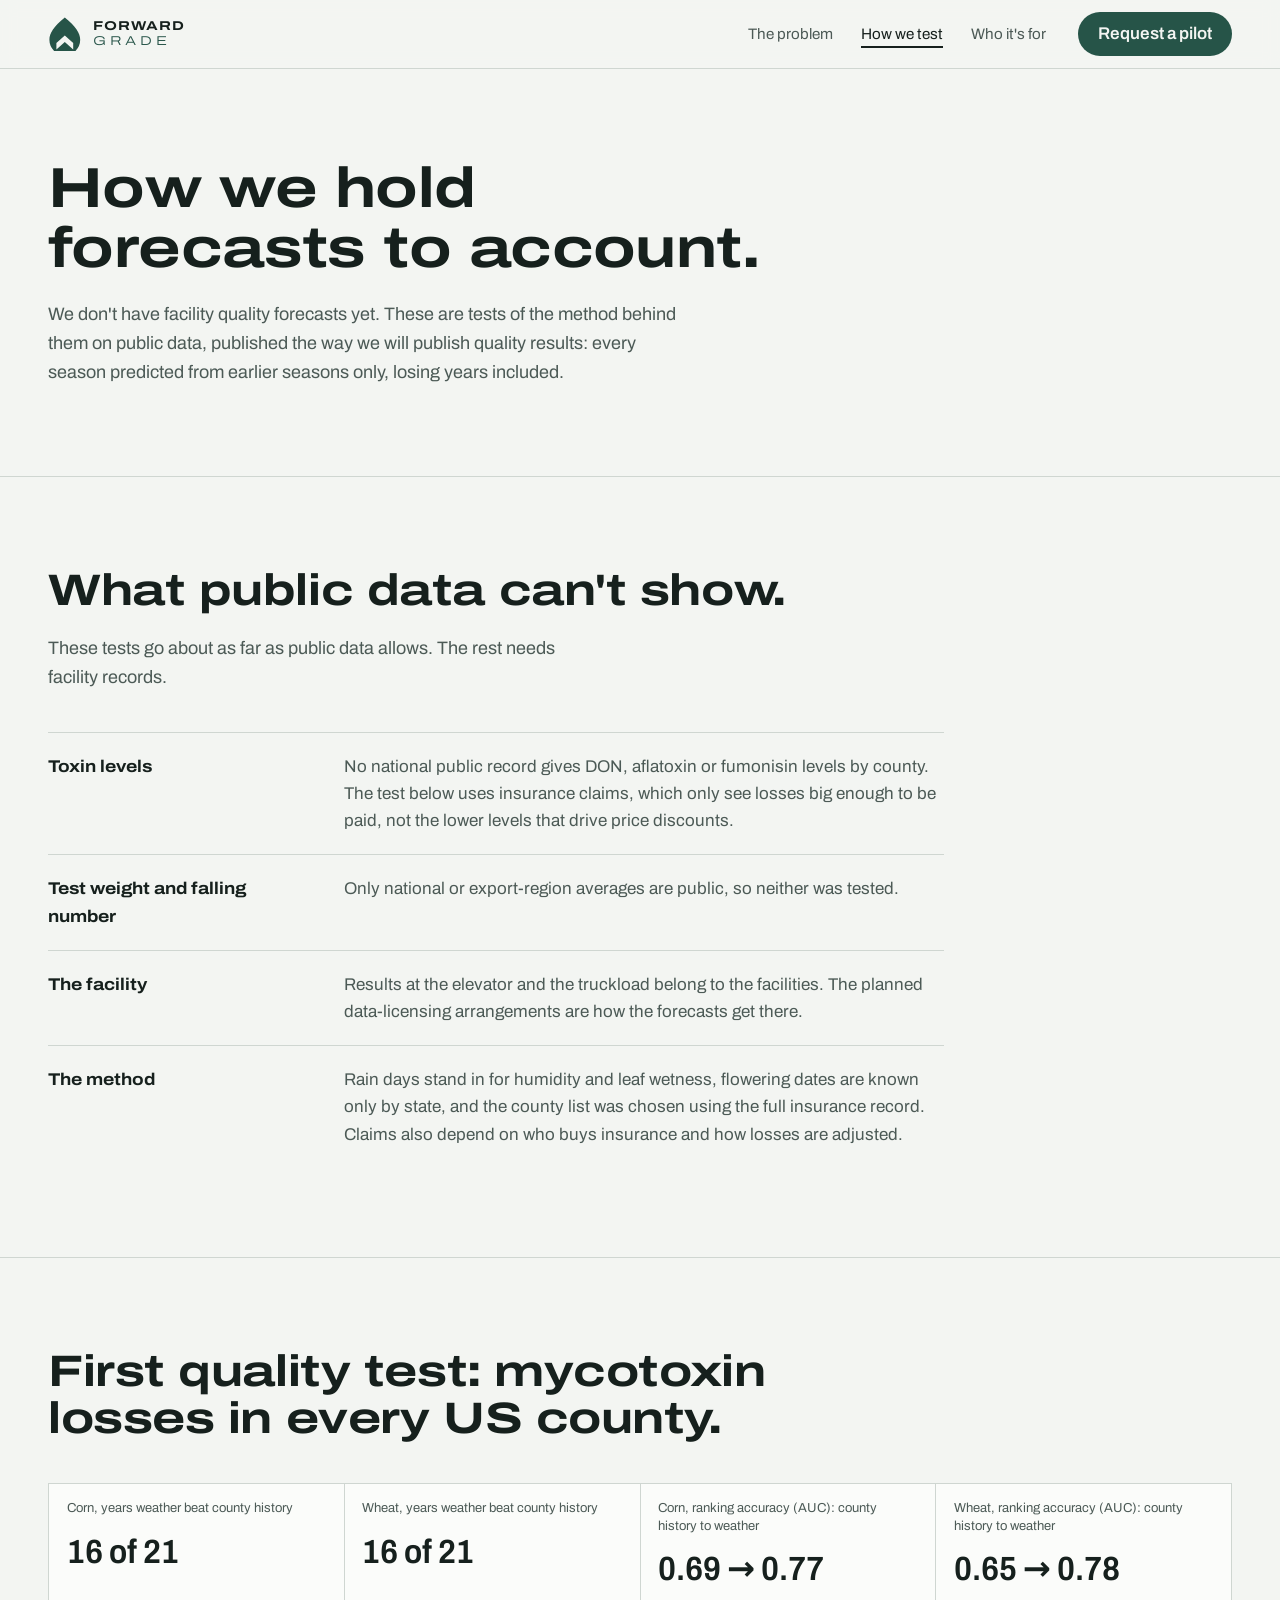
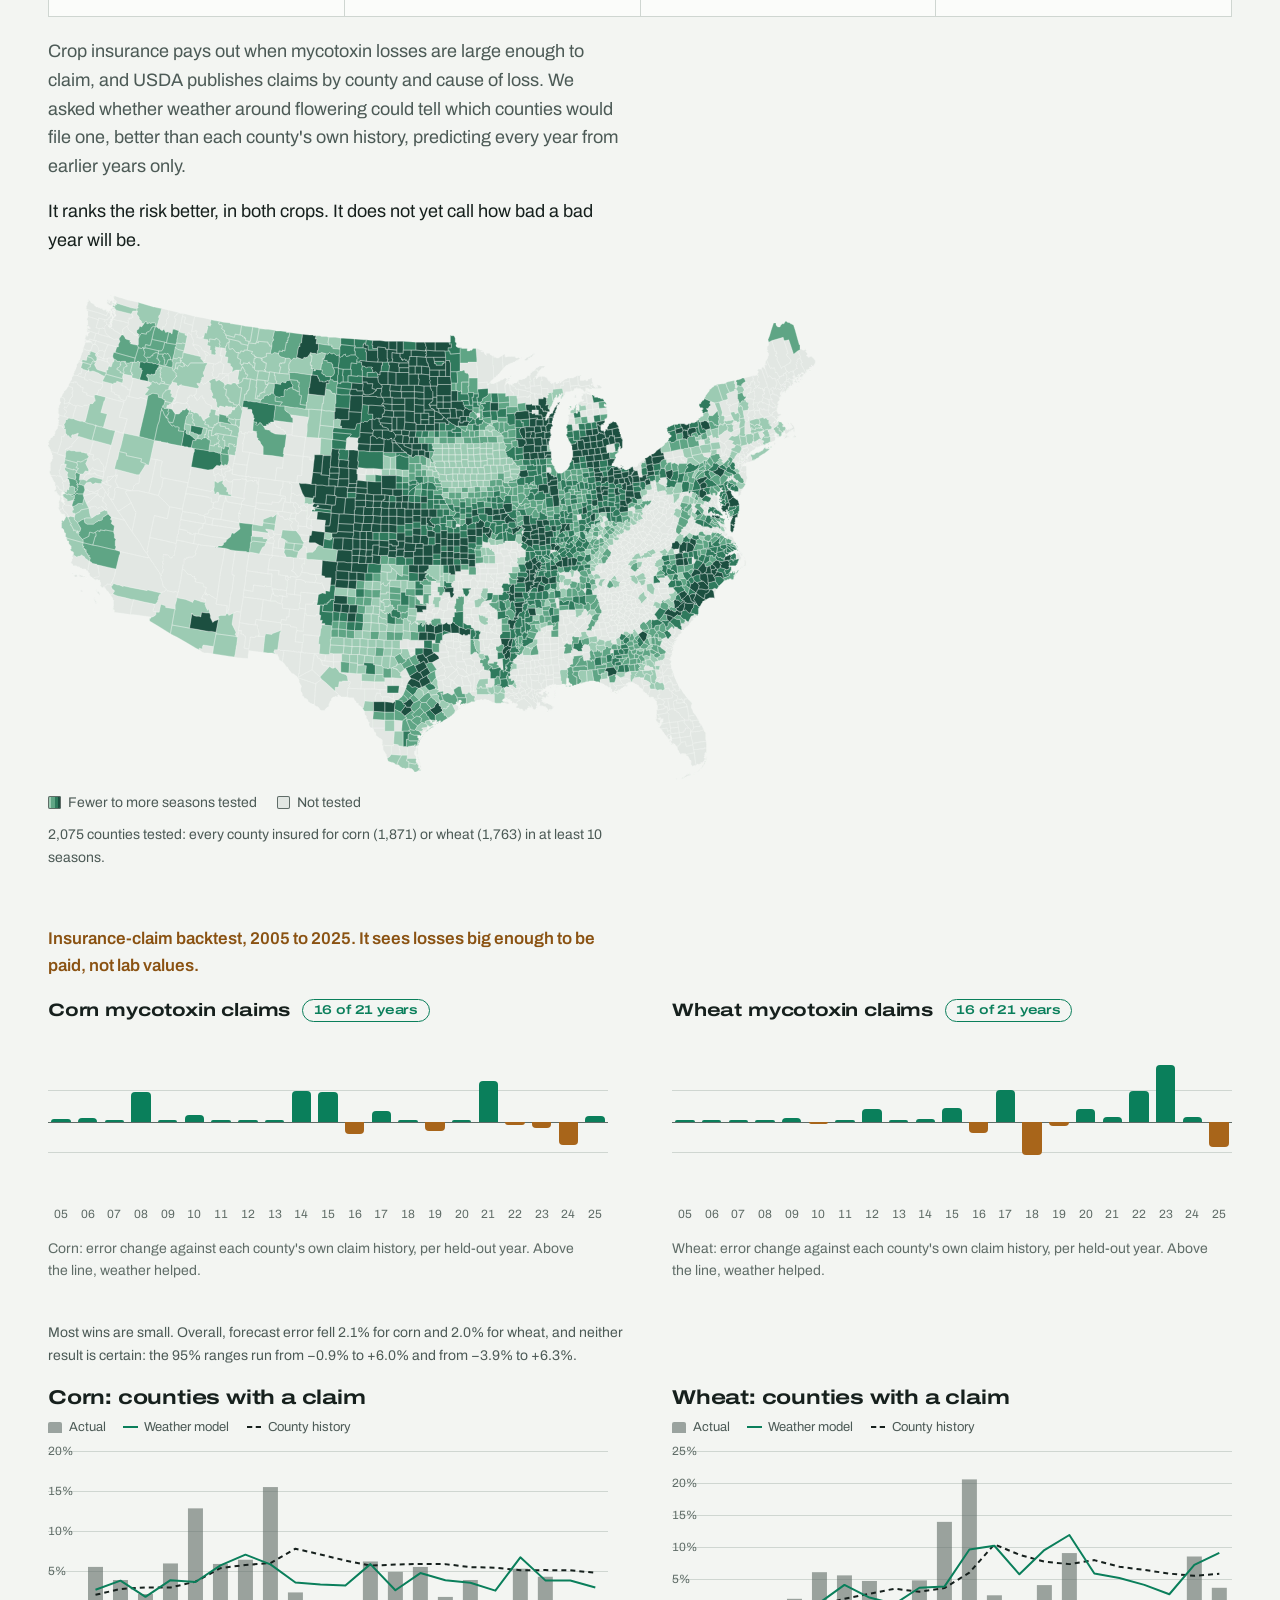
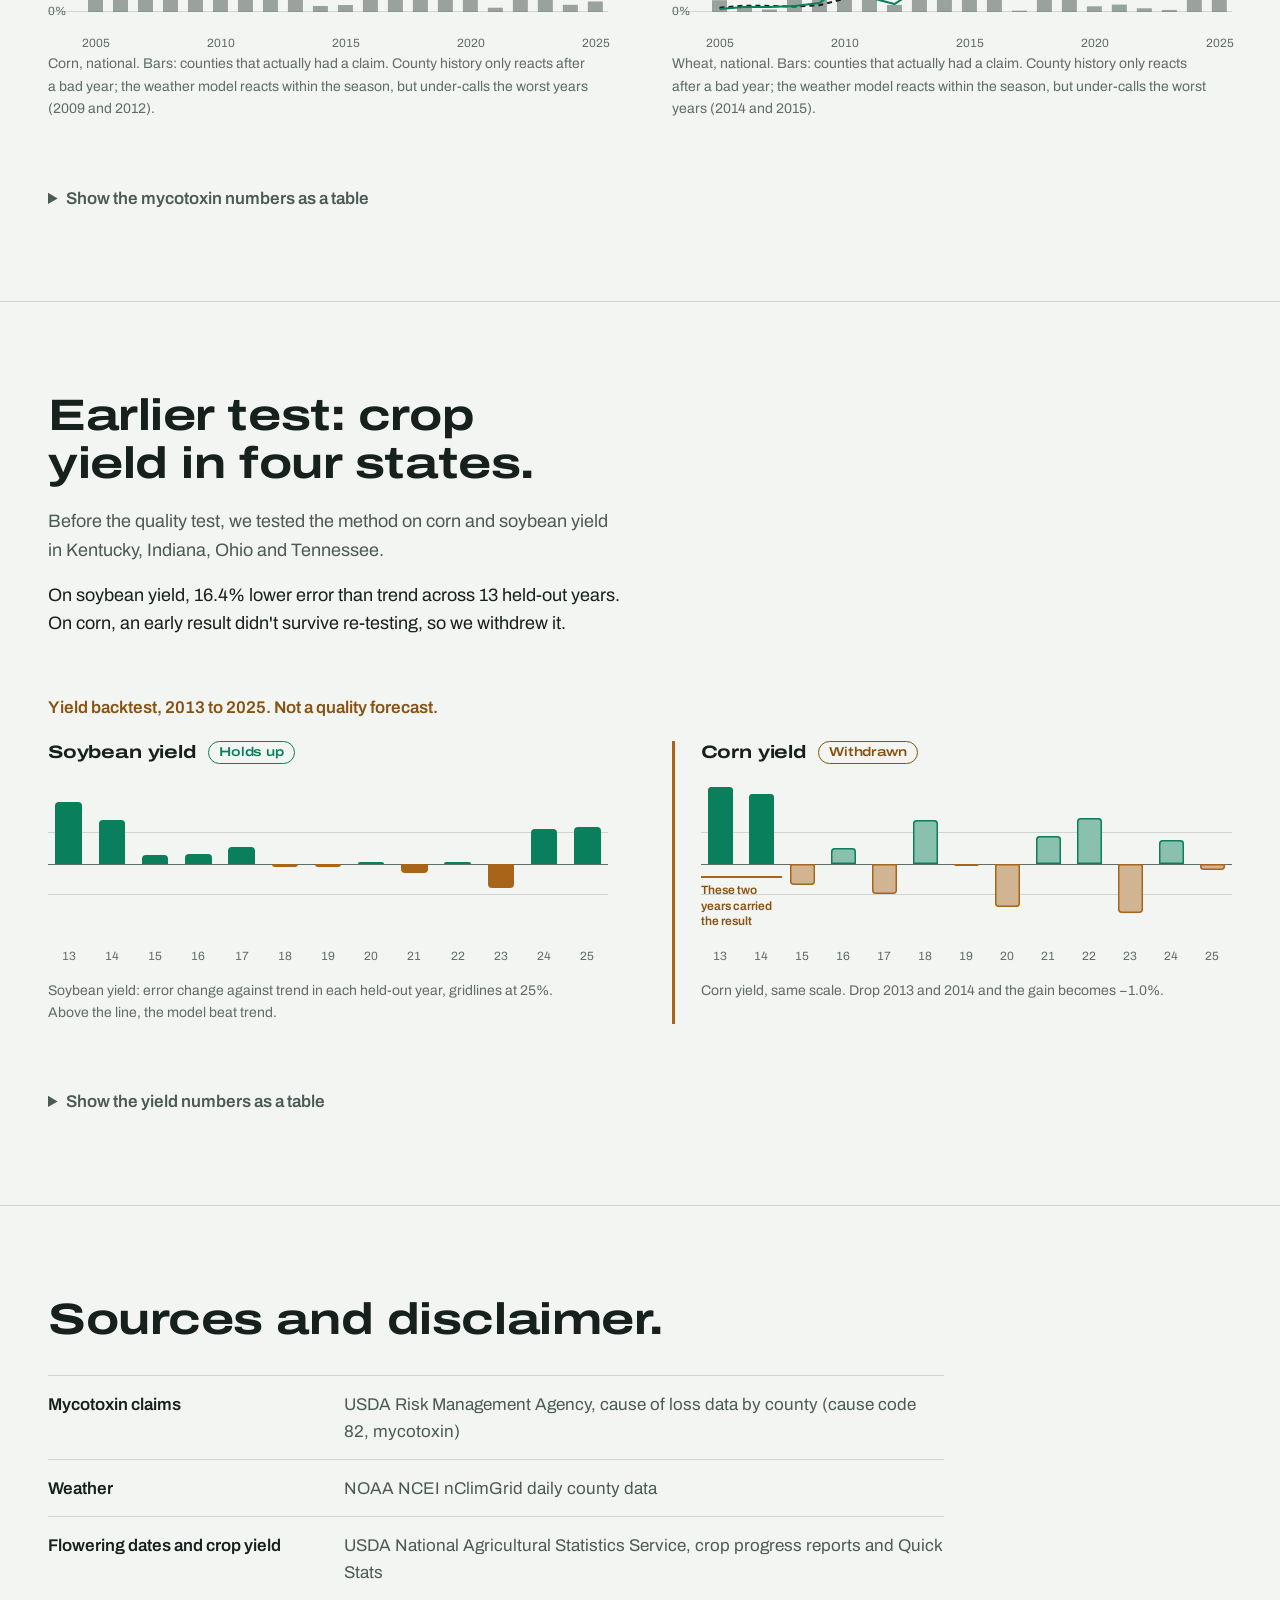
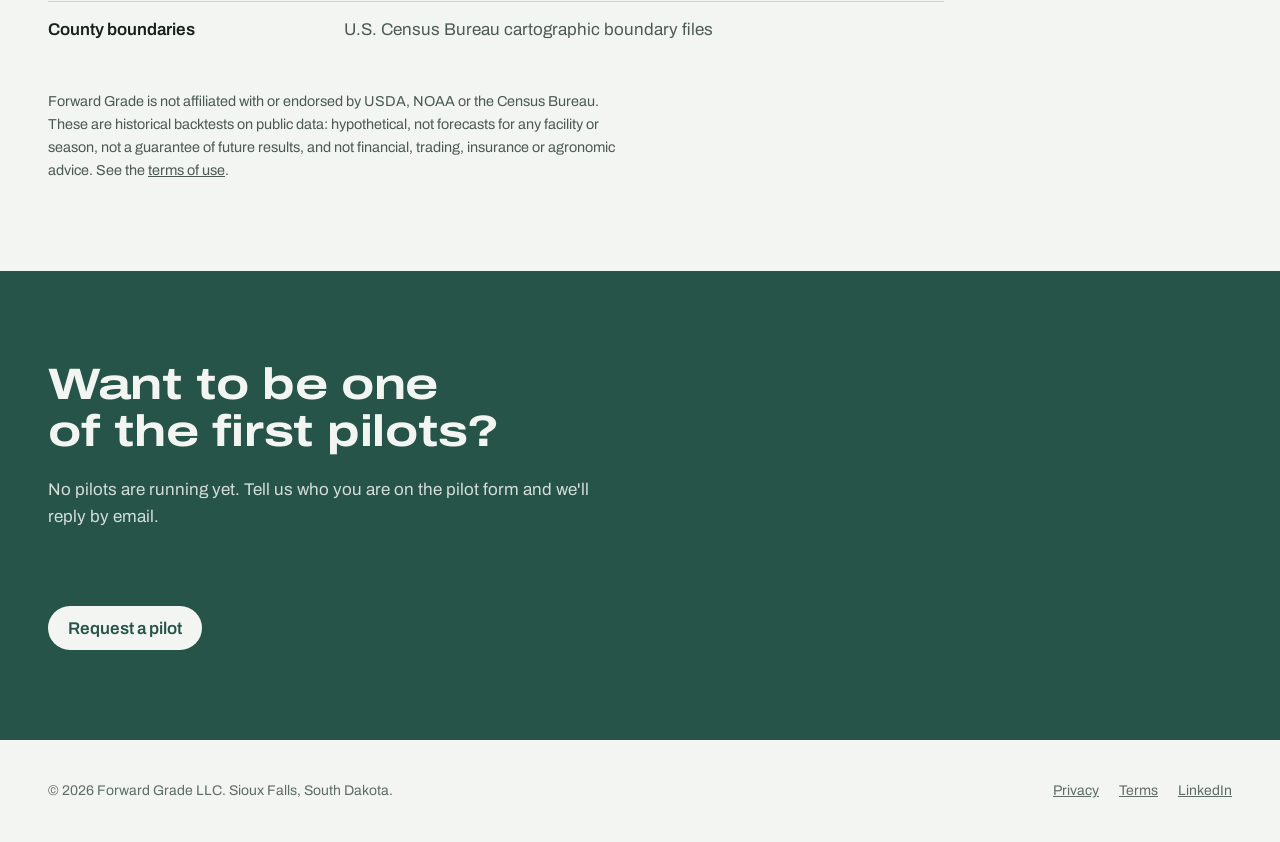
==== commit 212de51b: "Add privacy policy, terms of use and data disclaimers; lead How we test with limits and metrics Co-A" ====
--- a/method.html
+++ b/method.html
@@ -1,300 +1,313 @@
-<!doctype html>
-<html lang="en">
-<head>
-<meta charset="utf-8">
-<meta name="viewport" content="width=device-width, initial-scale=1">
-<title>How we test | Forward Grade</title>
-<meta name="description" content="The public-data tests behind Forward Grade: mycotoxin insurance claims in 2,075 US counties, and an earlier crop-yield test. Every season predicted from earlier seasons only, losing years included.">
-<meta property="og:title" content="How we test | Forward Grade">
-<meta property="og:description" content="Public-data tests of the method behind Forward Grade, published with the years it lost.">
-<meta name="theme-color" content="#265448">
-<link rel="icon" href="img/favicon.svg" type="image/svg+xml">
-<link rel="preload" href="fonts/archivo.woff2" as="font" type="font/woff2" crossorigin>
-<link rel="stylesheet" href="styles.css">
-</head>
-<body>
-
-<header class="top">
-  <div class="wrap">
-    <a class="lockup" href="index.html" aria-label="Forward Grade, home">
-      <svg viewBox="96 70 320 336" aria-hidden="true"><path fill-rule="evenodd" d="M256 76 C 366 162 410 236 410 298 A 154 154 0 0 1 102 298 C 102 236 146 162 256 76 Z M172 330 L256 254 L340 330 L340 396 L256 320 L172 396 Z"/></svg>
-      <span><b>FORWARD</b><i>GRADE</i></span>
-    </a>
-    <nav aria-label="Sections">
-      <a href="index.html#gap">The problem</a>
-      <a href="method.html" aria-current="page">How we test</a>
-      <a href="index.html#buyers">Who it's for</a>
-    </nav>
-    <a class="button" href="index.html#contact">Request a pilot</a>
-  </div>
-</header>
-
-<main id="top">
-
-<section class="page-intro">
-  <div class="wrap">
-    <h1>How we hold forecasts to account.</h1>
-    <p class="lede">We don't have facility quality forecasts yet. These are tests of the method behind them on public data, published the way we will publish quality results: every season predicted from earlier seasons only, losing years included.</p>
-  </div>
-</section>
-
-<section id="quality-test" class="method quality">
-  <div class="wrap">
-    <h2>First quality test: mycotoxin losses in every US county.</h2>
-    <p class="lede">Crop insurance pays out when mycotoxin losses are large enough to claim, and USDA publishes claims by county and cause of loss. We asked whether weather around flowering could tell which counties would file one, better than each county's own history, predicting every year from earlier years only.</p>
-    <p class="lede">It ranks the risk better, in both crops. It does not yet call how bad a bad year will be.</p>
-
-    <dl class="q-stats">
-      <div><dt>Corn, years weather beat county history</dt><dd>16 of 21</dd></div>
-      <div><dt>Wheat, years weather beat county history</dt><dd>16 of 21</dd></div>
-      <div><dt>Corn, ranking accuracy (AUC): county history to weather</dt><dd>0.69 <span role="img" aria-label="to">&rarr;</span> 0.77</dd></div>
-      <div><dt>Wheat, ranking accuracy (AUC): county history to weather</dt><dd>0.65 <span role="img" aria-label="to">&rarr;</span> 0.78</dd></div>
-    </dl>
-
-    <figure class="q-map">
-      <img src="img/us-tested.svg" width="960" height="607" loading="lazy" alt="Map of the lower 48 states. 2,075 counties with a long insured record for corn or wheat are shaded, darker where more seasons were tested; they cover the Corn Belt, the Plains, the Mid-South and the East.">
-      <figcaption>
-        <ul class="legend" aria-label="Map key"><li class="k-ramp">Fewer to more seasons tested</li><li class="k-none">Not tested</li></ul>
-        2,075 counties tested: every county insured for corn (1,871) or wheat (1,763) in at least 10 seasons.
-      </figcaption>
-    </figure>
-
-    <p class="not-quality">Insurance-claim backtest, 2005 to 2025. It sees losses big enough to be paid, not lab values.</p>
-    <div class="charts">
-      <figure class="crop">
-        <h3>Corn mycotoxin claims <span class="tag">16 of 21 years</span></h3>
-        <ol class="bars y21" aria-label="Corn mycotoxin claims: change in forecast error against county history, by year">
-          <li class="up" style="--h:1.9" data-v="+1.9%" aria-label="2005: 1.9% lower error than county history"><span>05</span></li>
-          <li class="up" style="--h:3.2" data-v="+3.2%" aria-label="2006: 3.2% lower error than county history"><span>06</span></li>
-          <li class="up" style="--h:0.8" data-v="+0.8%" aria-label="2007: 0.8% lower error than county history"><span>07</span></li>
-          <li class="up" style="--h:23.6" data-v="+23.6%" aria-label="2008: 23.6% lower error than county history"><span>08</span></li>
-          <li class="up" style="--h:1.0" data-v="+1.0%" aria-label="2009: 1.0% lower error than county history"><span>09</span></li>
-          <li class="up" style="--h:5.4" data-v="+5.4%" aria-label="2010: 5.4% lower error than county history"><span>10</span></li>
-          <li class="up" style="--h:0.8" data-v="+0.8%" aria-label="2011: 0.8% lower error than county history"><span>11</span></li>
-          <li class="up" style="--h:0.2" data-v="+0.2%" aria-label="2012: 0.2% lower error than county history"><span>12</span></li>
-          <li class="up" style="--h:0.8" data-v="+0.8%" aria-label="2013: 0.8% lower error than county history"><span>13</span></li>
-          <li class="up" style="--h:24.8" data-v="+24.8%" aria-label="2014: 24.8% lower error than county history"><span>14</span></li>
-          <li class="up" style="--h:23.8" data-v="+23.8%" aria-label="2015: 23.8% lower error than county history"><span>15</span></li>
-          <li class="down" style="--h:10.1" data-v="−10.1%" aria-label="2016: 10.1% higher error than county history"><span>16</span></li>
-          <li class="up" style="--h:8.2" data-v="+8.2%" aria-label="2017: 8.2% lower error than county history"><span>17</span></li>
-          <li class="up" style="--h:0.1" data-v="+0.1%" aria-label="2018: 0.1% lower error than county history"><span>18</span></li>
-          <li class="down" style="--h:7.3" data-v="−7.3%" aria-label="2019: 7.3% higher error than county history"><span>19</span></li>
-          <li class="up" style="--h:1.2" data-v="+1.2%" aria-label="2020: 1.2% lower error than county history"><span>20</span></li>
-          <li class="up" style="--h:32.6" data-v="+32.6%" aria-label="2021: 32.6% lower error than county history"><span>21</span></li>
-          <li class="down" style="--h:2.9" data-v="−2.9%" aria-label="2022: 2.9% higher error than county history"><span>22</span></li>
-          <li class="down" style="--h:5.4" data-v="−5.4%" aria-label="2023: 5.4% higher error than county history"><span>23</span></li>
-          <li class="down" style="--h:18.8" data-v="−18.8%" aria-label="2024: 18.8% higher error than county history"><span>24</span></li>
-          <li class="up" style="--h:4.1" data-v="+4.1%" aria-label="2025: 4.1% lower error than county history"><span>25</span></li>
-        </ol>
-        <figcaption>Corn: error change against each county's own claim history, per held-out year. Above the line, weather helped.</figcaption>
-      </figure>
-      <figure class="crop">
-        <h3>Wheat mycotoxin claims <span class="tag">16 of 21 years</span></h3>
-        <ol class="bars y21" aria-label="Wheat mycotoxin claims: change in forecast error against county history, by year">
-          <li class="up" style="--h:0.0" data-v="+0.0%" aria-label="2005: 0.0% lower error than county history"><span>05</span></li>
-          <li class="up" style="--h:0.1" data-v="+0.1%" aria-label="2006: 0.1% lower error than county history"><span>06</span></li>
-          <li class="up" style="--h:1.1" data-v="+1.1%" aria-label="2007: 1.1% lower error than county history"><span>07</span></li>
-          <li class="up" style="--h:0.8" data-v="+0.8%" aria-label="2008: 0.8% lower error than county history"><span>08</span></li>
-          <li class="up" style="--h:2.9" data-v="+2.9%" aria-label="2009: 2.9% lower error than county history"><span>09</span></li>
-          <li class="down" style="--h:0.6" data-v="−0.6%" aria-label="2010: 0.6% higher error than county history"><span>10</span></li>
-          <li class="up" style="--h:0.2" data-v="+0.2%" aria-label="2011: 0.2% lower error than county history"><span>11</span></li>
-          <li class="up" style="--h:9.8" data-v="+9.8%" aria-label="2012: 9.8% lower error than county history"><span>12</span></li>
-          <li class="up" style="--h:1.5" data-v="+1.5%" aria-label="2013: 1.5% lower error than county history"><span>13</span></li>
-          <li class="up" style="--h:2.0" data-v="+2.0%" aria-label="2014: 2.0% lower error than county history"><span>14</span></li>
-          <li class="up" style="--h:10.5" data-v="+10.5%" aria-label="2015: 10.5% lower error than county history"><span>15</span></li>
-          <li class="down" style="--h:9.2" data-v="−9.2%" aria-label="2016: 9.2% higher error than county history"><span>16</span></li>
-          <li class="up" style="--h:25.2" data-v="+25.2%" aria-label="2017: 25.2% lower error than county history"><span>17</span></li>
-          <li class="down" style="--h:26.9" data-v="−26.9%" aria-label="2018: 26.9% higher error than county history"><span>18</span></li>
-          <li class="down" style="--h:3.3" data-v="−3.3%" aria-label="2019: 3.3% higher error than county history"><span>19</span></li>
-          <li class="up" style="--h:9.7" data-v="+9.7%" aria-label="2020: 9.7% lower error than county history"><span>20</span></li>
-          <li class="up" style="--h:3.3" data-v="+3.3%" aria-label="2021: 3.3% lower error than county history"><span>21</span></li>
-          <li class="up" style="--h:24.8" data-v="+24.8%" aria-label="2022: 24.8% lower error than county history"><span>22</span></li>
-          <li class="up" style="--h:45.0" data-v="+45.0%" aria-label="2023: 45.0% lower error than county history"><span>23</span></li>
-          <li class="up" style="--h:3.3" data-v="+3.3%" aria-label="2024: 3.3% lower error than county history"><span>24</span></li>
-          <li class="down" style="--h:20.1" data-v="−20.1%" aria-label="2025: 20.1% higher error than county history"><span>25</span></li>
-        </ol>
-        <figcaption>Wheat: error change against each county's own claim history, per held-out year. Above the line, weather helped.</figcaption>
-      </figure>
-    </div>
-    <p class="q-note">Most wins are small. Overall, forecast error fell 2.1% for corn and 2.0% for wheat, and neither result is certain: the 95% ranges run from −0.9% to +6.0% and from −3.9% to +6.3%.</p>
-
-    <div class="charts">
-      <figure class="lc">
-        <h3>Corn: counties with a claim</h3>
-        <ul class="lc-legend" aria-hidden="true"><li class="k-actual">Actual</li><li class="k-model">Weather model</li><li class="k-hist">County history</li></ul>
-        <div class="lc-plot" style="--n:21">
-          <span class="lc-y" aria-hidden="true" style="--v:0.00">0%</span><span class="lc-y" aria-hidden="true" style="--v:25.00">5%</span><span class="lc-y" aria-hidden="true" style="--v:50.00">10%</span><span class="lc-y" aria-hidden="true" style="--v:75.00">15%</span><span class="lc-y" aria-hidden="true" style="--v:100.00">20%</span>
-          <svg viewBox="0 0 210 100" preserveAspectRatio="none" aria-hidden="true"><rect class="lc-bar" x="2" y="71.81" width="6" height="28.19"/><rect class="lc-bar" x="12" y="80.01" width="6" height="19.99"/><rect class="lc-bar" x="22" y="88.76" width="6" height="11.24"/><rect class="lc-bar" x="32" y="69.65" width="6" height="30.35"/><rect class="lc-bar" x="42" y="35.22" width="6" height="64.78"/><rect class="lc-bar" x="52" y="69.96" width="6" height="30.04"/><rect class="lc-bar" x="62" y="67.34" width="6" height="32.66"/><rect class="lc-bar" x="72" y="21.92" width="6" height="78.08"/><rect class="lc-bar" x="82" y="87.76" width="6" height="12.24"/><rect class="lc-bar" x="92" y="96.25" width="6" height="3.75"/><rect class="lc-bar" x="102" y="95.63" width="6" height="4.37"/><rect class="lc-bar" x="112" y="68.41" width="6" height="31.59"/><rect class="lc-bar" x="122" y="74.91" width="6" height="25.09"/><rect class="lc-bar" x="132" y="71.85" width="6" height="28.15"/><rect class="lc-bar" x="142" y="90.57" width="6" height="9.43"/><rect class="lc-bar" x="152" y="79.99" width="6" height="20.01"/><rect class="lc-bar" x="162" y="97.33" width="6" height="2.67"/><rect class="lc-bar" x="172" y="72.93" width="6" height="27.07"/><rect class="lc-bar" x="182" y="77.97" width="6" height="22.03"/><rect class="lc-bar" x="192" y="95.49" width="6" height="4.51"/><rect class="lc-bar" x="202" y="93.42" width="6" height="6.58"/><polyline class="lc-hist" points="5,89.27 15,85.61 25,84.61 35,84.72 45,81.03 55,72.63 65,70.56 75,69.42 85,60.45 95,64.04 105,67.84 115,71.01 125,70.34 135,69.96 145,70.08 155,71.95 165,72.31 175,73.90 185,73.82 195,73.89 205,75.52"/><polyline class="lc-model" points="5,86.06 15,80.42 25,90.51 35,80.09 45,81.27 55,70.81 65,64.15 75,70.20 85,81.59 95,82.75 105,83.49 115,70.08 125,86.42 135,75.67 145,80.17 155,81.74 165,86.66 175,65.83 185,80.24 195,80.29 205,84.65"/><rect class="lc-hit" x="0" y="0" width="10" height="100"><title>2005: actual 5.6%, weather model 2.7%, county history 2.1%</title></rect><rect class="lc-hit" x="10" y="0" width="10" height="100"><title>2006: actual 3.9%, weather model 3.9%, county history 2.8%</title></rect><rect class="lc-hit" x="20" y="0" width="10" height="100"><title>2007: actual 2.2%, weather model 1.8%, county history 3.0%</title></rect><rect class="lc-hit" x="30" y="0" width="10" height="100"><title>2008: actual 6.0%, weather model 3.9%, county history 3.0%</title></rect><rect class="lc-hit" x="40" y="0" width="10" height="100"><title>2009: actual 12.9%, weather model 3.7%, county history 3.7%</title></rect><rect class="lc-hit" x="50" y="0" width="10" height="100"><title>2010: actual 6.0%, weather model 5.8%, county history 5.4%</title></rect><rect class="lc-hit" x="60" y="0" width="10" height="100"><title>2011: actual 6.5%, weather model 7.1%, county history 5.8%</title></rect><rect class="lc-hit" x="70" y="0" width="10" height="100"><title>2012: actual 15.6%, weather model 5.9%, county history 6.1%</title></rect><rect class="lc-hit" x="80" y="0" width="10" height="100"><title>2013: actual 2.4%, weather model 3.6%, county history 7.9%</title></rect><rect class="lc-hit" x="90" y="0" width="10" height="100"><title>2014: actual 0.7%, weather model 3.4%, county history 7.1%</title></rect><rect class="lc-hit" x="100" y="0" width="10" height="100"><title>2015: actual 0.8%, weather model 3.3%, county history 6.4%</title></rect><rect class="lc-hit" x="110" y="0" width="10" height="100"><title>2016: actual 6.3%, weather model 5.9%, county history 5.7%</title></rect><rect class="lc-hit" x="120" y="0" width="10" height="100"><title>2017: actual 5.0%, weather model 2.7%, county history 5.9%</title></rect><rect class="lc-hit" x="130" y="0" width="10" height="100"><title>2018: actual 5.6%, weather model 4.8%, county history 6.0%</title></rect><rect class="lc-hit" x="140" y="0" width="10" height="100"><title>2019: actual 1.8%, weather model 3.9%, county history 5.9%</title></rect><rect class="lc-hit" x="150" y="0" width="10" height="100"><title>2020: actual 4.0%, weather model 3.6%, county history 5.6%</title></rect><rect class="lc-hit" x="160" y="0" width="10" height="100"><title>2021: actual 0.5%, weather model 2.6%, county history 5.5%</title></rect><rect class="lc-hit" x="170" y="0" width="10" height="100"><title>2022: actual 5.4%, weather model 6.8%, county history 5.2%</title></rect><rect class="lc-hit" x="180" y="0" width="10" height="100"><title>2023: actual 4.4%, weather model 3.9%, county history 5.2%</title></rect><rect class="lc-hit" x="190" y="0" width="10" height="100"><title>2024: actual 0.9%, weather model 3.9%, county history 5.2%</title></rect><rect class="lc-hit" x="200" y="0" width="10" height="100"><title>2025: actual 1.3%, weather model 3.0%, county history 4.8%</title></rect></svg>
-          <ol class="lc-x" aria-hidden="true"><li style="--i:0">2005</li><li style="--i:5">2010</li><li style="--i:10">2015</li><li style="--i:15">2020</li><li style="--i:20">2025</li></ol>
-        </div>
-        <figcaption>Corn, national. Bars: counties that actually had a claim. County history only reacts after a bad year; the weather model reacts within the season, but under-calls the worst years (2009 and 2012).</figcaption>
-      </figure>
-      <figure class="lc">
-        <h3>Wheat: counties with a claim</h3>
-        <ul class="lc-legend" aria-hidden="true"><li class="k-actual">Actual</li><li class="k-model">Weather model</li><li class="k-hist">County history</li></ul>
-        <div class="lc-plot" style="--n:21">
-          <span class="lc-y" aria-hidden="true" style="--v:0.00">0%</span><span class="lc-y" aria-hidden="true" style="--v:20.00">5%</span><span class="lc-y" aria-hidden="true" style="--v:40.00">10%</span><span class="lc-y" aria-hidden="true" style="--v:60.00">15%</span><span class="lc-y" aria-hidden="true" style="--v:80.00">20%</span><span class="lc-y" aria-hidden="true" style="--v:100.00">25%</span>
-          <svg viewBox="0 0 210 100" preserveAspectRatio="none" aria-hidden="true"><rect class="lc-bar" x="2" y="92.62" width="6" height="7.38"/><rect class="lc-bar" x="12" y="96.67" width="6" height="3.33"/><rect class="lc-bar" x="22" y="98.41" width="6" height="1.59"/><rect class="lc-bar" x="32" y="91.75" width="6" height="8.25"/><rect class="lc-bar" x="42" y="75.11" width="6" height="24.89"/><rect class="lc-bar" x="52" y="77.11" width="6" height="22.89"/><rect class="lc-bar" x="62" y="80.60" width="6" height="19.40"/><rect class="lc-bar" x="72" y="95.57" width="6" height="4.43"/><rect class="lc-bar" x="82" y="80.22" width="6" height="19.78"/><rect class="lc-bar" x="92" y="43.67" width="6" height="56.33"/><rect class="lc-bar" x="102" y="17.12" width="6" height="82.88"/><rect class="lc-bar" x="112" y="89.55" width="6" height="10.45"/><rect class="lc-bar" x="122" y="99.15" width="6" height="0.85"/><rect class="lc-bar" x="132" y="83.18" width="6" height="16.82"/><rect class="lc-bar" x="142" y="63.17" width="6" height="36.83"/><rect class="lc-bar" x="152" y="96.46" width="6" height="3.54"/><rect class="lc-bar" x="162" y="95.37" width="6" height="4.63"/><rect class="lc-bar" x="172" y="97.67" width="6" height="2.33"/><rect class="lc-bar" x="182" y="98.68" width="6" height="1.32"/><rect class="lc-bar" x="192" y="65.31" width="6" height="34.69"/><rect class="lc-bar" x="202" y="84.87" width="6" height="15.13"/><polyline class="lc-hist" points="5,97.35 15,96.02 25,96.18 35,96.64 45,95.82 55,91.77 65,88.58 75,85.45 85,87.29 95,85.04 105,75.37 115,57.71 125,64.23 135,68.52 145,70.08 155,67.57 165,71.73 175,73.69 185,76.02 195,77.39 205,76.10"/><polyline class="lc-model" points="5,98.08 15,96.91 25,96.92 35,96.21 45,94.31 55,83.07 65,90.96 75,95.05 85,84.82 95,84.12 105,60.93 115,58.58 125,76.44 135,61.30 145,51.88 155,75.98 165,78.79 175,83.06 185,88.91 195,70.59 205,63.06"/><rect class="lc-hit" x="0" y="0" width="10" height="100"><title>2005: actual 1.8%, weather model 0.4%, county history 0.6%</title></rect><rect class="lc-hit" x="10" y="0" width="10" height="100"><title>2006: actual 0.8%, weather model 0.7%, county history 0.9%</title></rect><rect class="lc-hit" x="20" y="0" width="10" height="100"><title>2007: actual 0.3%, weather model 0.7%, county history 0.9%</title></rect><rect class="lc-hit" x="30" y="0" width="10" height="100"><title>2008: actual 2.0%, weather model 0.9%, county history 0.8%</title></rect><rect class="lc-hit" x="40" y="0" width="10" height="100"><title>2009: actual 6.2%, weather model 1.4%, county history 1.0%</title></rect><rect class="lc-hit" x="50" y="0" width="10" height="100"><title>2010: actual 5.7%, weather model 4.2%, county history 2.0%</title></rect><rect class="lc-hit" x="60" y="0" width="10" height="100"><title>2011: actual 4.8%, weather model 2.2%, county history 2.8%</title></rect><rect class="lc-hit" x="70" y="0" width="10" height="100"><title>2012: actual 1.1%, weather model 1.2%, county history 3.6%</title></rect><rect class="lc-hit" x="80" y="0" width="10" height="100"><title>2013: actual 4.9%, weather model 3.7%, county history 3.1%</title></rect><rect class="lc-hit" x="90" y="0" width="10" height="100"><title>2014: actual 14.0%, weather model 3.9%, county history 3.7%</title></rect><rect class="lc-hit" x="100" y="0" width="10" height="100"><title>2015: actual 20.7%, weather model 9.7%, county history 6.1%</title></rect><rect class="lc-hit" x="110" y="0" width="10" height="100"><title>2016: actual 2.6%, weather model 10.3%, county history 10.5%</title></rect><rect class="lc-hit" x="120" y="0" width="10" height="100"><title>2017: actual 0.2%, weather model 5.8%, county history 8.9%</title></rect><rect class="lc-hit" x="130" y="0" width="10" height="100"><title>2018: actual 4.2%, weather model 9.6%, county history 7.8%</title></rect><rect class="lc-hit" x="140" y="0" width="10" height="100"><title>2019: actual 9.2%, weather model 12.0%, county history 7.4%</title></rect><rect class="lc-hit" x="150" y="0" width="10" height="100"><title>2020: actual 0.8%, weather model 6.0%, county history 8.1%</title></rect><rect class="lc-hit" x="160" y="0" width="10" height="100"><title>2021: actual 1.1%, weather model 5.3%, county history 7.0%</title></rect><rect class="lc-hit" x="170" y="0" width="10" height="100"><title>2022: actual 0.5%, weather model 4.2%, county history 6.5%</title></rect><rect class="lc-hit" x="180" y="0" width="10" height="100"><title>2023: actual 0.3%, weather model 2.7%, county history 5.9%</title></rect><rect class="lc-hit" x="190" y="0" width="10" height="100"><title>2024: actual 8.6%, weather model 7.3%, county history 5.6%</title></rect><rect class="lc-hit" x="200" y="0" width="10" height="100"><title>2025: actual 3.7%, weather model 9.2%, county history 5.9%</title></rect></svg>
-          <ol class="lc-x" aria-hidden="true"><li style="--i:0">2005</li><li style="--i:5">2010</li><li style="--i:10">2015</li><li style="--i:15">2020</li><li style="--i:20">2025</li></ol>
-        </div>
-        <figcaption>Wheat, national. Bars: counties that actually had a claim. County history only reacts after a bad year; the weather model reacts within the season, but under-calls the worst years (2014 and 2015).</figcaption>
-      </figure>
-    </div>
-
-    <details>
-      <summary>Show the mycotoxin numbers as a table</summary>
-      <div class="q-table" role="region" aria-label="Mycotoxin backtest numbers" tabindex="0">
-      <table>
-        <thead><tr><th scope="col">Year</th><th scope="col">Corn: error change</th><th scope="col">Corn: counties with a claim</th><th scope="col">Corn: model</th><th scope="col">Corn: county history</th><th scope="col">Wheat: error change</th><th scope="col">Wheat: counties with a claim</th><th scope="col">Wheat: model</th><th scope="col">Wheat: county history</th></tr></thead>
-        <tbody>
-          <tr><th scope="row">2005</th><td>+1.9%</td><td>5.6%</td><td>2.7%</td><td>2.1%</td><td>+0.0%</td><td>1.8%</td><td>0.4%</td><td>0.6%</td></tr>
-          <tr><th scope="row">2006</th><td>+3.2%</td><td>3.9%</td><td>3.9%</td><td>2.8%</td><td>+0.1%</td><td>0.8%</td><td>0.7%</td><td>0.9%</td></tr>
-          <tr><th scope="row">2007</th><td>+0.8%</td><td>2.2%</td><td>1.8%</td><td>3.0%</td><td>+1.1%</td><td>0.3%</td><td>0.7%</td><td>0.9%</td></tr>
-          <tr><th scope="row">2008</th><td>+23.6%</td><td>6.0%</td><td>3.9%</td><td>3.0%</td><td>+0.8%</td><td>2.0%</td><td>0.9%</td><td>0.8%</td></tr>
-          <tr><th scope="row">2009</th><td>+1.0%</td><td>12.9%</td><td>3.7%</td><td>3.7%</td><td>+2.9%</td><td>6.2%</td><td>1.4%</td><td>1.0%</td></tr>
-          <tr><th scope="row">2010</th><td>+5.4%</td><td>6.0%</td><td>5.8%</td><td>5.4%</td><td>−0.6%</td><td>5.7%</td><td>4.2%</td><td>2.0%</td></tr>
-          <tr><th scope="row">2011</th><td>+0.8%</td><td>6.5%</td><td>7.1%</td><td>5.8%</td><td>+0.2%</td><td>4.8%</td><td>2.2%</td><td>2.8%</td></tr>
-          <tr><th scope="row">2012</th><td>+0.2%</td><td>15.6%</td><td>5.9%</td><td>6.1%</td><td>+9.8%</td><td>1.1%</td><td>1.2%</td><td>3.6%</td></tr>
-          <tr><th scope="row">2013</th><td>+0.8%</td><td>2.4%</td><td>3.6%</td><td>7.9%</td><td>+1.5%</td><td>4.9%</td><td>3.7%</td><td>3.1%</td></tr>
-          <tr><th scope="row">2014</th><td>+24.8%</td><td>0.7%</td><td>3.4%</td><td>7.1%</td><td>+2.0%</td><td>14.0%</td><td>3.9%</td><td>3.7%</td></tr>
-          <tr><th scope="row">2015</th><td>+23.8%</td><td>0.8%</td><td>3.3%</td><td>6.4%</td><td>+10.5%</td><td>20.7%</td><td>9.7%</td><td>6.1%</td></tr>
-          <tr><th scope="row">2016</th><td>−10.1%</td><td>6.3%</td><td>5.9%</td><td>5.7%</td><td>−9.2%</td><td>2.6%</td><td>10.3%</td><td>10.5%</td></tr>
-          <tr><th scope="row">2017</th><td>+8.2%</td><td>5.0%</td><td>2.7%</td><td>5.9%</td><td>+25.2%</td><td>0.2%</td><td>5.8%</td><td>8.9%</td></tr>
-          <tr><th scope="row">2018</th><td>+0.1%</td><td>5.6%</td><td>4.8%</td><td>6.0%</td><td>−26.9%</td><td>4.2%</td><td>9.6%</td><td>7.8%</td></tr>
-          <tr><th scope="row">2019</th><td>−7.3%</td><td>1.8%</td><td>3.9%</td><td>5.9%</td><td>−3.3%</td><td>9.2%</td><td>12.0%</td><td>7.4%</td></tr>
-          <tr><th scope="row">2020</th><td>+1.2%</td><td>4.0%</td><td>3.6%</td><td>5.6%</td><td>+9.7%</td><td>0.8%</td><td>6.0%</td><td>8.1%</td></tr>
-          <tr><th scope="row">2021</th><td>+32.6%</td><td>0.5%</td><td>2.6%</td><td>5.5%</td><td>+3.3%</td><td>1.1%</td><td>5.3%</td><td>7.0%</td></tr>
-          <tr><th scope="row">2022</th><td>−2.9%</td><td>5.4%</td><td>6.8%</td><td>5.2%</td><td>+24.8%</td><td>0.5%</td><td>4.2%</td><td>6.5%</td></tr>
-          <tr><th scope="row">2023</th><td>−5.4%</td><td>4.4%</td><td>3.9%</td><td>5.2%</td><td>+45.0%</td><td>0.3%</td><td>2.7%</td><td>5.9%</td></tr>
-          <tr><th scope="row">2024</th><td>−18.8%</td><td>0.9%</td><td>3.9%</td><td>5.2%</td><td>+3.3%</td><td>8.6%</td><td>7.3%</td><td>5.6%</td></tr>
-          <tr><th scope="row">2025</th><td>+4.1%</td><td>1.3%</td><td>3.0%</td><td>4.8%</td><td>−20.1%</td><td>3.7%</td><td>9.2%</td><td>5.9%</td></tr>
-          <tr><th scope="row">All years</th><td>+2.1%</td><td colspan="3">35,930 county-years</td><td>+2.0%</td><td colspan="3">31,195 county-years</td></tr>
-        </tbody>
-      </table>
-      </div>
-    </details>
-  </div>
-</section>
-
-<section id="yield" class="method">
-  <div class="wrap">
-    <h2>Earlier test: crop yield in four states.</h2>
-    <p class="lede">Before the quality test, we tested the method on corn and soybean yield in Kentucky, Indiana, Ohio and Tennessee.</p>
-    <p class="lede">On soybean yield, 16.4% lower error than trend across 13 held-out years. On corn, an early result didn't survive re-testing, so we withdrew it.</p>
-
-    <p class="not-quality">Yield backtest, 2013 to 2025. Not a quality forecast.</p>
-    <div class="charts">
-      <figure class="crop">
-        <h3>Soybean yield <span class="tag">Holds up</span></h3>
-        <ol class="bars" aria-label="Soybean yield backtest: change in error against trend, by year">
-          <li class="up" style="--h:49.4" data-v="+49.4%" aria-label="2013: 49.4% lower error than trend"><span>13</span></li>
-          <li class="up" style="--h:34.6" data-v="+34.6%" aria-label="2014: 34.6% lower error than trend"><span>14</span></li>
-          <li class="up" style="--h:6.9" data-v="+6.9%" aria-label="2015: 6.9% lower error than trend"><span>15</span></li>
-          <li class="up" style="--h:7.5" data-v="+7.5%" aria-label="2016: 7.5% lower error than trend"><span>16</span></li>
-          <li class="up" style="--h:13.5" data-v="+13.5%" aria-label="2017: 13.5% lower error than trend"><span>17</span></li>
-          <li class="down" style="--h:2.5" data-v="−2.5%" aria-label="2018: 2.5% higher error than trend"><span>18</span></li>
-          <li class="down" style="--h:2.4" data-v="−2.4%" aria-label="2019: 2.4% higher error than trend"><span>19</span></li>
-          <li class="up" style="--h:1.6" data-v="+1.6%" aria-label="2020: 1.6% lower error than trend"><span>20</span></li>
-          <li class="down" style="--h:7.2" data-v="−7.2%" aria-label="2021: 7.2% higher error than trend"><span>21</span></li>
-          <li class="up" style="--h:1.5" data-v="+1.5%" aria-label="2022: 1.5% lower error than trend"><span>22</span></li>
-          <li class="down" style="--h:19.2" data-v="−19.2%" aria-label="2023: 19.2% higher error than trend"><span>23</span></li>
-          <li class="up" style="--h:27.5" data-v="+27.5%" aria-label="2024: 27.5% lower error than trend"><span>24</span></li>
-          <li class="up" style="--h:29.4" data-v="+29.4%" aria-label="2025: 29.4% lower error than trend"><span>25</span></li>
-        </ol>
-        <figcaption>Soybean yield: error change against trend in each held-out year, gridlines at 25%. Above the line, the model beat trend.</figcaption>
-      </figure>
-      <figure class="crop withdrawn">
-        <h3>Corn yield <span class="tag caveat">Withdrawn</span></h3>
-        <ol class="bars" aria-label="Corn yield backtest, withdrawn: change in error against trend, by year">
-          <li class="carried-note" aria-hidden="true">These two years carried the result</li>
-          <li class="up carried" style="--h:61.0" data-v="+61.0%" aria-label="2013: 61.0% lower error than trend, one of two years that carried the result"><span>13</span></li>
-          <li class="up carried" style="--h:56.0" data-v="+56.0%" aria-label="2014: 56.0% lower error than trend, one of two years that carried the result"><span>14</span></li>
-          <li class="down" style="--h:16.9" data-v="−16.9%" aria-label="2015: 16.9% higher error than trend"><span>15</span></li>
-          <li class="up" style="--h:12.2" data-v="+12.2%" aria-label="2016: 12.2% lower error than trend"><span>16</span></li>
-          <li class="down" style="--h:24.1" data-v="−24.1%" aria-label="2017: 24.1% higher error than trend"><span>17</span></li>
-          <li class="up" style="--h:35.1" data-v="+35.1%" aria-label="2018: 35.1% lower error than trend"><span>18</span></li>
-          <li class="down" style="--h:0.8" data-v="−0.8%" aria-label="2019: 0.8% higher error than trend"><span>19</span></li>
-          <li class="down" style="--h:35.0" data-v="−35.0%" aria-label="2020: 35.0% higher error than trend"><span>20</span></li>
-          <li class="up" style="--h:21.8" data-v="+21.8%" aria-label="2021: 21.8% lower error than trend"><span>21</span></li>
-          <li class="up" style="--h:36.6" data-v="+36.6%" aria-label="2022: 36.6% lower error than trend"><span>22</span></li>
-          <li class="down" style="--h:39.2" data-v="−39.2%" aria-label="2023: 39.2% higher error than trend"><span>23</span></li>
-          <li class="up" style="--h:19.2" data-v="+19.2%" aria-label="2024: 19.2% lower error than trend"><span>24</span></li>
-          <li class="down" style="--h:5.4" data-v="−5.4%" aria-label="2025: 5.4% higher error than trend"><span>25</span></li>
-        </ol>
-        <figcaption>Corn yield, same scale. Drop 2013 and 2014 and the gain becomes &minus;1.0%.</figcaption>
-      </figure>
-    </div>
-
-    <details>
-      <summary>Show the yield numbers as a table</summary>
-      <div class="q-table" role="region" aria-label="Yield backtest numbers" tabindex="0">
-      <table>
-        <thead><tr><th scope="col">Year</th><th scope="col">Soybean yield</th><th scope="col">Corn yield</th></tr></thead>
-        <tbody>
-          <tr><th scope="row">2013</th><td>+49.4%</td><td>+61.0%</td></tr>
-          <tr><th scope="row">2014</th><td>+34.6%</td><td>+56.0%</td></tr>
-          <tr><th scope="row">2015</th><td>+6.9%</td><td>−16.9%</td></tr>
-          <tr><th scope="row">2016</th><td>+7.5%</td><td>+12.2%</td></tr>
-          <tr><th scope="row">2017</th><td>+13.5%</td><td>−24.1%</td></tr>
-          <tr><th scope="row">2018</th><td>−2.5%</td><td>+35.1%</td></tr>
-          <tr><th scope="row">2019</th><td>−2.4%</td><td>−0.8%</td></tr>
-          <tr><th scope="row">2020</th><td>+1.6%</td><td>−35.0%</td></tr>
-          <tr><th scope="row">2021</th><td>−7.2%</td><td>+21.8%</td></tr>
-          <tr><th scope="row">2022</th><td>+1.5%</td><td>+36.6%</td></tr>
-          <tr><th scope="row">2023</th><td>−19.2%</td><td>−39.2%</td></tr>
-          <tr><th scope="row">2024</th><td>+27.5%</td><td>+19.2%</td></tr>
-          <tr><th scope="row">2025</th><td>+29.4%</td><td>−5.4%</td></tr>
-          <tr><th scope="row">All years</th><td>+16.4%</td><td>+15.2% (withdrawn)</td></tr>
-        </tbody>
-      </table>
-      </div>
-    </details>
-  </div>
-</section>
-
-<section id="limits">
-  <div class="wrap">
-    <h2>What public data can't show.</h2>
-    <p class="lede">These tests go about as far as public data allows. The rest needs facility records.</p>
-    <dl class="limits">
-      <div>
-        <dt>Toxin levels</dt>
-        <dd>No national public record gives DON, aflatoxin or fumonisin levels by county. The test above uses insurance claims, which only see losses big enough to be paid, not the lower levels that drive price discounts.</dd>
-      </div>
-      <div>
-        <dt>Test weight and falling number</dt>
-        <dd>Only national or export-region averages are public, so neither was tested.</dd>
-      </div>
-      <div>
-        <dt>The facility</dt>
-        <dd>Results at the elevator and the truckload belong to the facilities. The planned data-licensing arrangements are how the forecasts get there.</dd>
-      </div>
-      <div>
-        <dt>The method</dt>
-        <dd>Rain days stand in for humidity and leaf wetness, flowering dates are known only by state, and the county list was chosen using the full insurance record. Claims also depend on who buys insurance and how losses are adjusted.</dd>
-      </div>
-    </dl>
-  </div>
-</section>
-
-<section class="contact cta" id="contact">
-  <div class="wrap">
-    <div>
-      <h2>Want to be one of the first pilots?</h2>
-      <p>No pilots are running yet. Tell us who you are on the pilot form and we'll reply by email.</p>
-    </div>
-    <div class="actions"><a class="button" href="index.html#contact">Request a pilot</a></div>
-  </div>
-</section>
-
-</main>
-
-<footer>
-  <div class="wrap">
-    <span>Forward Grade LLC. Sioux Falls, South Dakota. Founded 2026.</span>
-    <a href="https://www.linkedin.com/company/forwardgrade">LinkedIn</a>
-  </div>
-</footer>
-
-</body>
-</html>
+<!doctype html>
+<html lang="en">
+<head>
+<meta charset="utf-8">
+<meta name="viewport" content="width=device-width, initial-scale=1">
+<title>How we test | Forward Grade</title>
+<meta name="description" content="The public-data tests behind Forward Grade: mycotoxin insurance claims in 2,075 US counties, and an earlier crop-yield test. Every season predicted from earlier seasons only, losing years included.">
+<meta property="og:title" content="How we test | Forward Grade">
+<meta property="og:description" content="Public-data tests of the method behind Forward Grade, published with the years it lost.">
+<meta name="theme-color" content="#265448">
+<link rel="icon" href="img/favicon.svg" type="image/svg+xml">
+<link rel="preload" href="fonts/archivo.woff2" as="font" type="font/woff2" crossorigin>
+<link rel="stylesheet" href="styles.css">
+</head>
+<body>
+
+<header class="top">
+  <div class="wrap">
+    <a class="lockup" href="index.html" aria-label="Forward Grade, home">
+      <svg viewBox="96 70 320 336" aria-hidden="true"><path fill-rule="evenodd" d="M256 76 C 366 162 410 236 410 298 A 154 154 0 0 1 102 298 C 102 236 146 162 256 76 Z M172 330 L256 254 L340 330 L340 396 L256 320 L172 396 Z"/></svg>
+      <span><b>FORWARD</b><i>GRADE</i></span>
+    </a>
+    <nav aria-label="Sections">
+      <a href="index.html#gap">The problem</a>
+      <a href="method.html" aria-current="page">How we test</a>
+      <a href="index.html#buyers">Who it's for</a>
+    </nav>
+    <a class="button" href="index.html#contact">Request a pilot</a>
+  </div>
+</header>
+
+<main id="top">
+
+<section class="page-intro">
+  <div class="wrap">
+    <h1>How we hold forecasts to account.</h1>
+    <p class="lede">We don't have facility quality forecasts yet. These are tests of the method behind them on public data, published the way we will publish quality results: every season predicted from earlier seasons only, losing years included.</p>
+  </div>
+</section>
+
+<section id="limits">
+  <div class="wrap">
+    <h2>What public data can't show.</h2>
+    <p class="lede">These tests go about as far as public data allows. The rest needs facility records.</p>
+    <dl class="limits">
+      <div>
+        <dt>Toxin levels</dt>
+        <dd>No national public record gives DON, aflatoxin or fumonisin levels by county. The test below uses insurance claims, which only see losses big enough to be paid, not the lower levels that drive price discounts.</dd>
+      </div>
+      <div>
+        <dt>Test weight and falling number</dt>
+        <dd>Only national or export-region averages are public, so neither was tested.</dd>
+      </div>
+      <div>
+        <dt>The facility</dt>
+        <dd>Results at the elevator and the truckload belong to the facilities. The planned data-licensing arrangements are how the forecasts get there.</dd>
+      </div>
+      <div>
+        <dt>The method</dt>
+        <dd>Rain days stand in for humidity and leaf wetness, flowering dates are known only by state, and the county list was chosen using the full insurance record. Claims also depend on who buys insurance and how losses are adjusted.</dd>
+      </div>
+    </dl>
+  </div>
+</section>
+
+<section id="quality-test" class="method quality">
+  <div class="wrap">
+    <h2>First quality test: mycotoxin losses in every US county.</h2>
+    <dl class="q-stats">
+      <div><dt>Corn, years weather beat county history</dt><dd>16 of 21</dd></div>
+      <div><dt>Wheat, years weather beat county history</dt><dd>16 of 21</dd></div>
+      <div><dt>Corn, ranking accuracy (AUC): county history to weather</dt><dd>0.69 <span role="img" aria-label="to">&rarr;</span> 0.77</dd></div>
+      <div><dt>Wheat, ranking accuracy (AUC): county history to weather</dt><dd>0.65 <span role="img" aria-label="to">&rarr;</span> 0.78</dd></div>
+    </dl>
+    <p class="lede">Crop insurance pays out when mycotoxin losses are large enough to claim, and USDA publishes claims by county and cause of loss. We asked whether weather around flowering could tell which counties would file one, better than each county's own history, predicting every year from earlier years only.</p>
+    <p class="lede">It ranks the risk better, in both crops. It does not yet call how bad a bad year will be.</p>
+
+
+    <figure class="q-map">
+      <img src="img/us-tested.svg" width="960" height="607" loading="lazy" alt="Map of the lower 48 states. 2,075 counties with a long insured record for corn or wheat are shaded, darker where more seasons were tested; they cover the Corn Belt, the Plains, the Mid-South and the East.">
+      <figcaption>
+        <ul class="legend" aria-label="Map key"><li class="k-ramp">Fewer to more seasons tested</li><li class="k-none">Not tested</li></ul>
+        2,075 counties tested: every county insured for corn (1,871) or wheat (1,763) in at least 10 seasons.
+      </figcaption>
+    </figure>
+
+    <p class="not-quality">Insurance-claim backtest, 2005 to 2025. It sees losses big enough to be paid, not lab values.</p>
+    <div class="charts">
+      <figure class="crop">
+        <h3>Corn mycotoxin claims <span class="tag">16 of 21 years</span></h3>
+        <ol class="bars y21" aria-label="Corn mycotoxin claims: change in forecast error against county history, by year">
+          <li class="up" style="--h:1.9" data-v="+1.9%" aria-label="2005: 1.9% lower error than county history"><span>05</span></li>
+          <li class="up" style="--h:3.2" data-v="+3.2%" aria-label="2006: 3.2% lower error than county history"><span>06</span></li>
+          <li class="up" style="--h:0.8" data-v="+0.8%" aria-label="2007: 0.8% lower error than county history"><span>07</span></li>
+          <li class="up" style="--h:23.6" data-v="+23.6%" aria-label="2008: 23.6% lower error than county history"><span>08</span></li>
+          <li class="up" style="--h:1.0" data-v="+1.0%" aria-label="2009: 1.0% lower error than county history"><span>09</span></li>
+          <li class="up" style="--h:5.4" data-v="+5.4%" aria-label="2010: 5.4% lower error than county history"><span>10</span></li>
+          <li class="up" style="--h:0.8" data-v="+0.8%" aria-label="2011: 0.8% lower error than county history"><span>11</span></li>
+          <li class="up" style="--h:0.2" data-v="+0.2%" aria-label="2012: 0.2% lower error than county history"><span>12</span></li>
+          <li class="up" style="--h:0.8" data-v="+0.8%" aria-label="2013: 0.8% lower error than county history"><span>13</span></li>
+          <li class="up" style="--h:24.8" data-v="+24.8%" aria-label="2014: 24.8% lower error than county history"><span>14</span></li>
+          <li class="up" style="--h:23.8" data-v="+23.8%" aria-label="2015: 23.8% lower error than county history"><span>15</span></li>
+          <li class="down" style="--h:10.1" data-v="−10.1%" aria-label="2016: 10.1% higher error than county history"><span>16</span></li>
+          <li class="up" style="--h:8.2" data-v="+8.2%" aria-label="2017: 8.2% lower error than county history"><span>17</span></li>
+          <li class="up" style="--h:0.1" data-v="+0.1%" aria-label="2018: 0.1% lower error than county history"><span>18</span></li>
+          <li class="down" style="--h:7.3" data-v="−7.3%" aria-label="2019: 7.3% higher error than county history"><span>19</span></li>
+          <li class="up" style="--h:1.2" data-v="+1.2%" aria-label="2020: 1.2% lower error than county history"><span>20</span></li>
+          <li class="up" style="--h:32.6" data-v="+32.6%" aria-label="2021: 32.6% lower error than county history"><span>21</span></li>
+          <li class="down" style="--h:2.9" data-v="−2.9%" aria-label="2022: 2.9% higher error than county history"><span>22</span></li>
+          <li class="down" style="--h:5.4" data-v="−5.4%" aria-label="2023: 5.4% higher error than county history"><span>23</span></li>
+          <li class="down" style="--h:18.8" data-v="−18.8%" aria-label="2024: 18.8% higher error than county history"><span>24</span></li>
+          <li class="up" style="--h:4.1" data-v="+4.1%" aria-label="2025: 4.1% lower error than county history"><span>25</span></li>
+        </ol>
+        <figcaption>Corn: error change against each county's own claim history, per held-out year. Above the line, weather helped.</figcaption>
+      </figure>
+      <figure class="crop">
+        <h3>Wheat mycotoxin claims <span class="tag">16 of 21 years</span></h3>
+        <ol class="bars y21" aria-label="Wheat mycotoxin claims: change in forecast error against county history, by year">
+          <li class="up" style="--h:0.0" data-v="+0.0%" aria-label="2005: 0.0% lower error than county history"><span>05</span></li>
+          <li class="up" style="--h:0.1" data-v="+0.1%" aria-label="2006: 0.1% lower error than county history"><span>06</span></li>
+          <li class="up" style="--h:1.1" data-v="+1.1%" aria-label="2007: 1.1% lower error than county history"><span>07</span></li>
+          <li class="up" style="--h:0.8" data-v="+0.8%" aria-label="2008: 0.8% lower error than county history"><span>08</span></li>
+          <li class="up" style="--h:2.9" data-v="+2.9%" aria-label="2009: 2.9% lower error than county history"><span>09</span></li>
+          <li class="down" style="--h:0.6" data-v="−0.6%" aria-label="2010: 0.6% higher error than county history"><span>10</span></li>
+          <li class="up" style="--h:0.2" data-v="+0.2%" aria-label="2011: 0.2% lower error than county history"><span>11</span></li>
+          <li class="up" style="--h:9.8" data-v="+9.8%" aria-label="2012: 9.8% lower error than county history"><span>12</span></li>
+          <li class="up" style="--h:1.5" data-v="+1.5%" aria-label="2013: 1.5% lower error than county history"><span>13</span></li>
+          <li class="up" style="--h:2.0" data-v="+2.0%" aria-label="2014: 2.0% lower error than county history"><span>14</span></li>
+          <li class="up" style="--h:10.5" data-v="+10.5%" aria-label="2015: 10.5% lower error than county history"><span>15</span></li>
+          <li class="down" style="--h:9.2" data-v="−9.2%" aria-label="2016: 9.2% higher error than county history"><span>16</span></li>
+          <li class="up" style="--h:25.2" data-v="+25.2%" aria-label="2017: 25.2% lower error than county history"><span>17</span></li>
+          <li class="down" style="--h:26.9" data-v="−26.9%" aria-label="2018: 26.9% higher error than county history"><span>18</span></li>
+          <li class="down" style="--h:3.3" data-v="−3.3%" aria-label="2019: 3.3% higher error than county history"><span>19</span></li>
+          <li class="up" style="--h:9.7" data-v="+9.7%" aria-label="2020: 9.7% lower error than county history"><span>20</span></li>
+          <li class="up" style="--h:3.3" data-v="+3.3%" aria-label="2021: 3.3% lower error than county history"><span>21</span></li>
+          <li class="up" style="--h:24.8" data-v="+24.8%" aria-label="2022: 24.8% lower error than county history"><span>22</span></li>
+          <li class="up" style="--h:45.0" data-v="+45.0%" aria-label="2023: 45.0% lower error than county history"><span>23</span></li>
+          <li class="up" style="--h:3.3" data-v="+3.3%" aria-label="2024: 3.3% lower error than county history"><span>24</span></li>
+          <li class="down" style="--h:20.1" data-v="−20.1%" aria-label="2025: 20.1% higher error than county history"><span>25</span></li>
+        </ol>
+        <figcaption>Wheat: error change against each county's own claim history, per held-out year. Above the line, weather helped.</figcaption>
+      </figure>
+    </div>
+    <p class="q-note">Most wins are small. Overall, forecast error fell 2.1% for corn and 2.0% for wheat, and neither result is certain: the 95% ranges run from −0.9% to +6.0% and from −3.9% to +6.3%.</p>
+
+    <div class="charts">
+      <figure class="lc">
+        <h3>Corn: counties with a claim</h3>
+        <ul class="lc-legend" aria-hidden="true"><li class="k-actual">Actual</li><li class="k-model">Weather model</li><li class="k-hist">County history</li></ul>
+        <div class="lc-plot" style="--n:21">
+          <span class="lc-y" aria-hidden="true" style="--v:0.00">0%</span><span class="lc-y" aria-hidden="true" style="--v:25.00">5%</span><span class="lc-y" aria-hidden="true" style="--v:50.00">10%</span><span class="lc-y" aria-hidden="true" style="--v:75.00">15%</span><span class="lc-y" aria-hidden="true" style="--v:100.00">20%</span>
+          <svg viewBox="0 0 210 100" preserveAspectRatio="none" aria-hidden="true"><rect class="lc-bar" x="2" y="71.81" width="6" height="28.19"/><rect class="lc-bar" x="12" y="80.01" width="6" height="19.99"/><rect class="lc-bar" x="22" y="88.76" width="6" height="11.24"/><rect class="lc-bar" x="32" y="69.65" width="6" height="30.35"/><rect class="lc-bar" x="42" y="35.22" width="6" height="64.78"/><rect class="lc-bar" x="52" y="69.96" width="6" height="30.04"/><rect class="lc-bar" x="62" y="67.34" width="6" height="32.66"/><rect class="lc-bar" x="72" y="21.92" width="6" height="78.08"/><rect class="lc-bar" x="82" y="87.76" width="6" height="12.24"/><rect class="lc-bar" x="92" y="96.25" width="6" height="3.75"/><rect class="lc-bar" x="102" y="95.63" width="6" height="4.37"/><rect class="lc-bar" x="112" y="68.41" width="6" height="31.59"/><rect class="lc-bar" x="122" y="74.91" width="6" height="25.09"/><rect class="lc-bar" x="132" y="71.85" width="6" height="28.15"/><rect class="lc-bar" x="142" y="90.57" width="6" height="9.43"/><rect class="lc-bar" x="152" y="79.99" width="6" height="20.01"/><rect class="lc-bar" x="162" y="97.33" width="6" height="2.67"/><rect class="lc-bar" x="172" y="72.93" width="6" height="27.07"/><rect class="lc-bar" x="182" y="77.97" width="6" height="22.03"/><rect class="lc-bar" x="192" y="95.49" width="6" height="4.51"/><rect class="lc-bar" x="202" y="93.42" width="6" height="6.58"/><polyline class="lc-hist" points="5,89.27 15,85.61 25,84.61 35,84.72 45,81.03 55,72.63 65,70.56 75,69.42 85,60.45 95,64.04 105,67.84 115,71.01 125,70.34 135,69.96 145,70.08 155,71.95 165,72.31 175,73.90 185,73.82 195,73.89 205,75.52"/><polyline class="lc-model" points="5,86.06 15,80.42 25,90.51 35,80.09 45,81.27 55,70.81 65,64.15 75,70.20 85,81.59 95,82.75 105,83.49 115,70.08 125,86.42 135,75.67 145,80.17 155,81.74 165,86.66 175,65.83 185,80.24 195,80.29 205,84.65"/><rect class="lc-hit" x="0" y="0" width="10" height="100"><title>2005: actual 5.6%, weather model 2.7%, county history 2.1%</title></rect><rect class="lc-hit" x="10" y="0" width="10" height="100"><title>2006: actual 3.9%, weather model 3.9%, county history 2.8%</title></rect><rect class="lc-hit" x="20" y="0" width="10" height="100"><title>2007: actual 2.2%, weather model 1.8%, county history 3.0%</title></rect><rect class="lc-hit" x="30" y="0" width="10" height="100"><title>2008: actual 6.0%, weather model 3.9%, county history 3.0%</title></rect><rect class="lc-hit" x="40" y="0" width="10" height="100"><title>2009: actual 12.9%, weather model 3.7%, county history 3.7%</title></rect><rect class="lc-hit" x="50" y="0" width="10" height="100"><title>2010: actual 6.0%, weather model 5.8%, county history 5.4%</title></rect><rect class="lc-hit" x="60" y="0" width="10" height="100"><title>2011: actual 6.5%, weather model 7.1%, county history 5.8%</title></rect><rect class="lc-hit" x="70" y="0" width="10" height="100"><title>2012: actual 15.6%, weather model 5.9%, county history 6.1%</title></rect><rect class="lc-hit" x="80" y="0" width="10" height="100"><title>2013: actual 2.4%, weather model 3.6%, county history 7.9%</title></rect><rect class="lc-hit" x="90" y="0" width="10" height="100"><title>2014: actual 0.7%, weather model 3.4%, county history 7.1%</title></rect><rect class="lc-hit" x="100" y="0" width="10" height="100"><title>2015: actual 0.8%, weather model 3.3%, county history 6.4%</title></rect><rect class="lc-hit" x="110" y="0" width="10" height="100"><title>2016: actual 6.3%, weather model 5.9%, county history 5.7%</title></rect><rect class="lc-hit" x="120" y="0" width="10" height="100"><title>2017: actual 5.0%, weather model 2.7%, county history 5.9%</title></rect><rect class="lc-hit" x="130" y="0" width="10" height="100"><title>2018: actual 5.6%, weather model 4.8%, county history 6.0%</title></rect><rect class="lc-hit" x="140" y="0" width="10" height="100"><title>2019: actual 1.8%, weather model 3.9%, county history 5.9%</title></rect><rect class="lc-hit" x="150" y="0" width="10" height="100"><title>2020: actual 4.0%, weather model 3.6%, county history 5.6%</title></rect><rect class="lc-hit" x="160" y="0" width="10" height="100"><title>2021: actual 0.5%, weather model 2.6%, county history 5.5%</title></rect><rect class="lc-hit" x="170" y="0" width="10" height="100"><title>2022: actual 5.4%, weather model 6.8%, county history 5.2%</title></rect><rect class="lc-hit" x="180" y="0" width="10" height="100"><title>2023: actual 4.4%, weather model 3.9%, county history 5.2%</title></rect><rect class="lc-hit" x="190" y="0" width="10" height="100"><title>2024: actual 0.9%, weather model 3.9%, county history 5.2%</title></rect><rect class="lc-hit" x="200" y="0" width="10" height="100"><title>2025: actual 1.3%, weather model 3.0%, county history 4.8%</title></rect></svg>
+          <ol class="lc-x" aria-hidden="true"><li style="--i:0">2005</li><li style="--i:5">2010</li><li style="--i:10">2015</li><li style="--i:15">2020</li><li style="--i:20">2025</li></ol>
+        </div>
+        <figcaption>Corn, national. Bars: counties that actually had a claim. County history only reacts after a bad year; the weather model reacts within the season, but under-calls the worst years (2009 and 2012).</figcaption>
+      </figure>
+      <figure class="lc">
+        <h3>Wheat: counties with a claim</h3>
+        <ul class="lc-legend" aria-hidden="true"><li class="k-actual">Actual</li><li class="k-model">Weather model</li><li class="k-hist">County history</li></ul>
+        <div class="lc-plot" style="--n:21">
+          <span class="lc-y" aria-hidden="true" style="--v:0.00">0%</span><span class="lc-y" aria-hidden="true" style="--v:20.00">5%</span><span class="lc-y" aria-hidden="true" style="--v:40.00">10%</span><span class="lc-y" aria-hidden="true" style="--v:60.00">15%</span><span class="lc-y" aria-hidden="true" style="--v:80.00">20%</span><span class="lc-y" aria-hidden="true" style="--v:100.00">25%</span>
+          <svg viewBox="0 0 210 100" preserveAspectRatio="none" aria-hidden="true"><rect class="lc-bar" x="2" y="92.62" width="6" height="7.38"/><rect class="lc-bar" x="12" y="96.67" width="6" height="3.33"/><rect class="lc-bar" x="22" y="98.41" width="6" height="1.59"/><rect class="lc-bar" x="32" y="91.75" width="6" height="8.25"/><rect class="lc-bar" x="42" y="75.11" width="6" height="24.89"/><rect class="lc-bar" x="52" y="77.11" width="6" height="22.89"/><rect class="lc-bar" x="62" y="80.60" width="6" height="19.40"/><rect class="lc-bar" x="72" y="95.57" width="6" height="4.43"/><rect class="lc-bar" x="82" y="80.22" width="6" height="19.78"/><rect class="lc-bar" x="92" y="43.67" width="6" height="56.33"/><rect class="lc-bar" x="102" y="17.12" width="6" height="82.88"/><rect class="lc-bar" x="112" y="89.55" width="6" height="10.45"/><rect class="lc-bar" x="122" y="99.15" width="6" height="0.85"/><rect class="lc-bar" x="132" y="83.18" width="6" height="16.82"/><rect class="lc-bar" x="142" y="63.17" width="6" height="36.83"/><rect class="lc-bar" x="152" y="96.46" width="6" height="3.54"/><rect class="lc-bar" x="162" y="95.37" width="6" height="4.63"/><rect class="lc-bar" x="172" y="97.67" width="6" height="2.33"/><rect class="lc-bar" x="182" y="98.68" width="6" height="1.32"/><rect class="lc-bar" x="192" y="65.31" width="6" height="34.69"/><rect class="lc-bar" x="202" y="84.87" width="6" height="15.13"/><polyline class="lc-hist" points="5,97.35 15,96.02 25,96.18 35,96.64 45,95.82 55,91.77 65,88.58 75,85.45 85,87.29 95,85.04 105,75.37 115,57.71 125,64.23 135,68.52 145,70.08 155,67.57 165,71.73 175,73.69 185,76.02 195,77.39 205,76.10"/><polyline class="lc-model" points="5,98.08 15,96.91 25,96.92 35,96.21 45,94.31 55,83.07 65,90.96 75,95.05 85,84.82 95,84.12 105,60.93 115,58.58 125,76.44 135,61.30 145,51.88 155,75.98 165,78.79 175,83.06 185,88.91 195,70.59 205,63.06"/><rect class="lc-hit" x="0" y="0" width="10" height="100"><title>2005: actual 1.8%, weather model 0.4%, county history 0.6%</title></rect><rect class="lc-hit" x="10" y="0" width="10" height="100"><title>2006: actual 0.8%, weather model 0.7%, county history 0.9%</title></rect><rect class="lc-hit" x="20" y="0" width="10" height="100"><title>2007: actual 0.3%, weather model 0.7%, county history 0.9%</title></rect><rect class="lc-hit" x="30" y="0" width="10" height="100"><title>2008: actual 2.0%, weather model 0.9%, county history 0.8%</title></rect><rect class="lc-hit" x="40" y="0" width="10" height="100"><title>2009: actual 6.2%, weather model 1.4%, county history 1.0%</title></rect><rect class="lc-hit" x="50" y="0" width="10" height="100"><title>2010: actual 5.7%, weather model 4.2%, county history 2.0%</title></rect><rect class="lc-hit" x="60" y="0" width="10" height="100"><title>2011: actual 4.8%, weather model 2.2%, county history 2.8%</title></rect><rect class="lc-hit" x="70" y="0" width="10" height="100"><title>2012: actual 1.1%, weather model 1.2%, county history 3.6%</title></rect><rect class="lc-hit" x="80" y="0" width="10" height="100"><title>2013: actual 4.9%, weather model 3.7%, county history 3.1%</title></rect><rect class="lc-hit" x="90" y="0" width="10" height="100"><title>2014: actual 14.0%, weather model 3.9%, county history 3.7%</title></rect><rect class="lc-hit" x="100" y="0" width="10" height="100"><title>2015: actual 20.7%, weather model 9.7%, county history 6.1%</title></rect><rect class="lc-hit" x="110" y="0" width="10" height="100"><title>2016: actual 2.6%, weather model 10.3%, county history 10.5%</title></rect><rect class="lc-hit" x="120" y="0" width="10" height="100"><title>2017: actual 0.2%, weather model 5.8%, county history 8.9%</title></rect><rect class="lc-hit" x="130" y="0" width="10" height="100"><title>2018: actual 4.2%, weather model 9.6%, county history 7.8%</title></rect><rect class="lc-hit" x="140" y="0" width="10" height="100"><title>2019: actual 9.2%, weather model 12.0%, county history 7.4%</title></rect><rect class="lc-hit" x="150" y="0" width="10" height="100"><title>2020: actual 0.8%, weather model 6.0%, county history 8.1%</title></rect><rect class="lc-hit" x="160" y="0" width="10" height="100"><title>2021: actual 1.1%, weather model 5.3%, county history 7.0%</title></rect><rect class="lc-hit" x="170" y="0" width="10" height="100"><title>2022: actual 0.5%, weather model 4.2%, county history 6.5%</title></rect><rect class="lc-hit" x="180" y="0" width="10" height="100"><title>2023: actual 0.3%, weather model 2.7%, county history 5.9%</title></rect><rect class="lc-hit" x="190" y="0" width="10" height="100"><title>2024: actual 8.6%, weather model 7.3%, county history 5.6%</title></rect><rect class="lc-hit" x="200" y="0" width="10" height="100"><title>2025: actual 3.7%, weather model 9.2%, county history 5.9%</title></rect></svg>
+          <ol class="lc-x" aria-hidden="true"><li style="--i:0">2005</li><li style="--i:5">2010</li><li style="--i:10">2015</li><li style="--i:15">2020</li><li style="--i:20">2025</li></ol>
+        </div>
+        <figcaption>Wheat, national. Bars: counties that actually had a claim. County history only reacts after a bad year; the weather model reacts within the season, but under-calls the worst years (2014 and 2015).</figcaption>
+      </figure>
+    </div>
+
+    <details>
+      <summary>Show the mycotoxin numbers as a table</summary>
+      <div class="q-table" role="region" aria-label="Mycotoxin backtest numbers" tabindex="0">
+      <table>
+        <thead><tr><th scope="col">Year</th><th scope="col">Corn: error change</th><th scope="col">Corn: counties with a claim</th><th scope="col">Corn: model</th><th scope="col">Corn: county history</th><th scope="col">Wheat: error change</th><th scope="col">Wheat: counties with a claim</th><th scope="col">Wheat: model</th><th scope="col">Wheat: county history</th></tr></thead>
+        <tbody>
+          <tr><th scope="row">2005</th><td>+1.9%</td><td>5.6%</td><td>2.7%</td><td>2.1%</td><td>+0.0%</td><td>1.8%</td><td>0.4%</td><td>0.6%</td></tr>
+          <tr><th scope="row">2006</th><td>+3.2%</td><td>3.9%</td><td>3.9%</td><td>2.8%</td><td>+0.1%</td><td>0.8%</td><td>0.7%</td><td>0.9%</td></tr>
+          <tr><th scope="row">2007</th><td>+0.8%</td><td>2.2%</td><td>1.8%</td><td>3.0%</td><td>+1.1%</td><td>0.3%</td><td>0.7%</td><td>0.9%</td></tr>
+          <tr><th scope="row">2008</th><td>+23.6%</td><td>6.0%</td><td>3.9%</td><td>3.0%</td><td>+0.8%</td><td>2.0%</td><td>0.9%</td><td>0.8%</td></tr>
+          <tr><th scope="row">2009</th><td>+1.0%</td><td>12.9%</td><td>3.7%</td><td>3.7%</td><td>+2.9%</td><td>6.2%</td><td>1.4%</td><td>1.0%</td></tr>
+          <tr><th scope="row">2010</th><td>+5.4%</td><td>6.0%</td><td>5.8%</td><td>5.4%</td><td>−0.6%</td><td>5.7%</td><td>4.2%</td><td>2.0%</td></tr>
+          <tr><th scope="row">2011</th><td>+0.8%</td><td>6.5%</td><td>7.1%</td><td>5.8%</td><td>+0.2%</td><td>4.8%</td><td>2.2%</td><td>2.8%</td></tr>
+          <tr><th scope="row">2012</th><td>+0.2%</td><td>15.6%</td><td>5.9%</td><td>6.1%</td><td>+9.8%</td><td>1.1%</td><td>1.2%</td><td>3.6%</td></tr>
+          <tr><th scope="row">2013</th><td>+0.8%</td><td>2.4%</td><td>3.6%</td><td>7.9%</td><td>+1.5%</td><td>4.9%</td><td>3.7%</td><td>3.1%</td></tr>
+          <tr><th scope="row">2014</th><td>+24.8%</td><td>0.7%</td><td>3.4%</td><td>7.1%</td><td>+2.0%</td><td>14.0%</td><td>3.9%</td><td>3.7%</td></tr>
+          <tr><th scope="row">2015</th><td>+23.8%</td><td>0.8%</td><td>3.3%</td><td>6.4%</td><td>+10.5%</td><td>20.7%</td><td>9.7%</td><td>6.1%</td></tr>
+          <tr><th scope="row">2016</th><td>−10.1%</td><td>6.3%</td><td>5.9%</td><td>5.7%</td><td>−9.2%</td><td>2.6%</td><td>10.3%</td><td>10.5%</td></tr>
+          <tr><th scope="row">2017</th><td>+8.2%</td><td>5.0%</td><td>2.7%</td><td>5.9%</td><td>+25.2%</td><td>0.2%</td><td>5.8%</td><td>8.9%</td></tr>
+          <tr><th scope="row">2018</th><td>+0.1%</td><td>5.6%</td><td>4.8%</td><td>6.0%</td><td>−26.9%</td><td>4.2%</td><td>9.6%</td><td>7.8%</td></tr>
+          <tr><th scope="row">2019</th><td>−7.3%</td><td>1.8%</td><td>3.9%</td><td>5.9%</td><td>−3.3%</td><td>9.2%</td><td>12.0%</td><td>7.4%</td></tr>
+          <tr><th scope="row">2020</th><td>+1.2%</td><td>4.0%</td><td>3.6%</td><td>5.6%</td><td>+9.7%</td><td>0.8%</td><td>6.0%</td><td>8.1%</td></tr>
+          <tr><th scope="row">2021</th><td>+32.6%</td><td>0.5%</td><td>2.6%</td><td>5.5%</td><td>+3.3%</td><td>1.1%</td><td>5.3%</td><td>7.0%</td></tr>
+          <tr><th scope="row">2022</th><td>−2.9%</td><td>5.4%</td><td>6.8%</td><td>5.2%</td><td>+24.8%</td><td>0.5%</td><td>4.2%</td><td>6.5%</td></tr>
+          <tr><th scope="row">2023</th><td>−5.4%</td><td>4.4%</td><td>3.9%</td><td>5.2%</td><td>+45.0%</td><td>0.3%</td><td>2.7%</td><td>5.9%</td></tr>
+          <tr><th scope="row">2024</th><td>−18.8%</td><td>0.9%</td><td>3.9%</td><td>5.2%</td><td>+3.3%</td><td>8.6%</td><td>7.3%</td><td>5.6%</td></tr>
+          <tr><th scope="row">2025</th><td>+4.1%</td><td>1.3%</td><td>3.0%</td><td>4.8%</td><td>−20.1%</td><td>3.7%</td><td>9.2%</td><td>5.9%</td></tr>
+          <tr><th scope="row">All years</th><td>+2.1%</td><td colspan="3">35,930 county-years</td><td>+2.0%</td><td colspan="3">31,195 county-years</td></tr>
+        </tbody>
+      </table>
+      </div>
+    </details>
+  </div>
+</section>
+
+<section id="yield" class="method">
+  <div class="wrap">
+    <h2>Earlier test: crop yield in four states.</h2>
+    <p class="lede">Before the quality test, we tested the method on corn and soybean yield in Kentucky, Indiana, Ohio and Tennessee.</p>
+    <p class="lede">On soybean yield, 16.4% lower error than trend across 13 held-out years. On corn, an early result didn't survive re-testing, so we withdrew it.</p>
+
+    <p class="not-quality">Yield backtest, 2013 to 2025. Not a quality forecast.</p>
+    <div class="charts">
+      <figure class="crop">
+        <h3>Soybean yield <span class="tag">Holds up</span></h3>
+        <ol class="bars" aria-label="Soybean yield backtest: change in error against trend, by year">
+          <li class="up" style="--h:49.4" data-v="+49.4%" aria-label="2013: 49.4% lower error than trend"><span>13</span></li>
+          <li class="up" style="--h:34.6" data-v="+34.6%" aria-label="2014: 34.6% lower error than trend"><span>14</span></li>
+          <li class="up" style="--h:6.9" data-v="+6.9%" aria-label="2015: 6.9% lower error than trend"><span>15</span></li>
+          <li class="up" style="--h:7.5" data-v="+7.5%" aria-label="2016: 7.5% lower error than trend"><span>16</span></li>
+          <li class="up" style="--h:13.5" data-v="+13.5%" aria-label="2017: 13.5% lower error than trend"><span>17</span></li>
+          <li class="down" style="--h:2.5" data-v="−2.5%" aria-label="2018: 2.5% higher error than trend"><span>18</span></li>
+          <li class="down" style="--h:2.4" data-v="−2.4%" aria-label="2019: 2.4% higher error than trend"><span>19</span></li>
+          <li class="up" style="--h:1.6" data-v="+1.6%" aria-label="2020: 1.6% lower error than trend"><span>20</span></li>
+          <li class="down" style="--h:7.2" data-v="−7.2%" aria-label="2021: 7.2% higher error than trend"><span>21</span></li>
+          <li class="up" style="--h:1.5" data-v="+1.5%" aria-label="2022: 1.5% lower error than trend"><span>22</span></li>
+          <li class="down" style="--h:19.2" data-v="−19.2%" aria-label="2023: 19.2% higher error than trend"><span>23</span></li>
+          <li class="up" style="--h:27.5" data-v="+27.5%" aria-label="2024: 27.5% lower error than trend"><span>24</span></li>
+          <li class="up" style="--h:29.4" data-v="+29.4%" aria-label="2025: 29.4% lower error than trend"><span>25</span></li>
+        </ol>
+        <figcaption>Soybean yield: error change against trend in each held-out year, gridlines at 25%. Above the line, the model beat trend.</figcaption>
+      </figure>
+      <figure class="crop withdrawn">
+        <h3>Corn yield <span class="tag caveat">Withdrawn</span></h3>
+        <ol class="bars" aria-label="Corn yield backtest, withdrawn: change in error against trend, by year">
+          <li class="carried-note" aria-hidden="true">These two years carried the result</li>
+          <li class="up carried" style="--h:61.0" data-v="+61.0%" aria-label="2013: 61.0% lower error than trend, one of two years that carried the result"><span>13</span></li>
+          <li class="up carried" style="--h:56.0" data-v="+56.0%" aria-label="2014: 56.0% lower error than trend, one of two years that carried the result"><span>14</span></li>
+          <li class="down" style="--h:16.9" data-v="−16.9%" aria-label="2015: 16.9% higher error than trend"><span>15</span></li>
+          <li class="up" style="--h:12.2" data-v="+12.2%" aria-label="2016: 12.2% lower error than trend"><span>16</span></li>
+          <li class="down" style="--h:24.1" data-v="−24.1%" aria-label="2017: 24.1% higher error than trend"><span>17</span></li>
+          <li class="up" style="--h:35.1" data-v="+35.1%" aria-label="2018: 35.1% lower error than trend"><span>18</span></li>
+          <li class="down" style="--h:0.8" data-v="−0.8%" aria-label="2019: 0.8% higher error than trend"><span>19</span></li>
+          <li class="down" style="--h:35.0" data-v="−35.0%" aria-label="2020: 35.0% higher error than trend"><span>20</span></li>
+          <li class="up" style="--h:21.8" data-v="+21.8%" aria-label="2021: 21.8% lower error than trend"><span>21</span></li>
+          <li class="up" style="--h:36.6" data-v="+36.6%" aria-label="2022: 36.6% lower error than trend"><span>22</span></li>
+          <li class="down" style="--h:39.2" data-v="−39.2%" aria-label="2023: 39.2% higher error than trend"><span>23</span></li>
+          <li class="up" style="--h:19.2" data-v="+19.2%" aria-label="2024: 19.2% lower error than trend"><span>24</span></li>
+          <li class="down" style="--h:5.4" data-v="−5.4%" aria-label="2025: 5.4% higher error than trend"><span>25</span></li>
+        </ol>
+        <figcaption>Corn yield, same scale. Drop 2013 and 2014 and the gain becomes &minus;1.0%.</figcaption>
+      </figure>
+    </div>
+
+    <details>
+      <summary>Show the yield numbers as a table</summary>
+      <div class="q-table" role="region" aria-label="Yield backtest numbers" tabindex="0">
+      <table>
+        <thead><tr><th scope="col">Year</th><th scope="col">Soybean yield</th><th scope="col">Corn yield</th></tr></thead>
+        <tbody>
+          <tr><th scope="row">2013</th><td>+49.4%</td><td>+61.0%</td></tr>
+          <tr><th scope="row">2014</th><td>+34.6%</td><td>+56.0%</td></tr>
+          <tr><th scope="row">2015</th><td>+6.9%</td><td>−16.9%</td></tr>
+          <tr><th scope="row">2016</th><td>+7.5%</td><td>+12.2%</td></tr>
+          <tr><th scope="row">2017</th><td>+13.5%</td><td>−24.1%</td></tr>
+          <tr><th scope="row">2018</th><td>−2.5%</td><td>+35.1%</td></tr>
+          <tr><th scope="row">2019</th><td>−2.4%</td><td>−0.8%</td></tr>
+          <tr><th scope="row">2020</th><td>+1.6%</td><td>−35.0%</td></tr>
+          <tr><th scope="row">2021</th><td>−7.2%</td><td>+21.8%</td></tr>
+          <tr><th scope="row">2022</th><td>+1.5%</td><td>+36.6%</td></tr>
+          <tr><th scope="row">2023</th><td>−19.2%</td><td>−39.2%</td></tr>
+          <tr><th scope="row">2024</th><td>+27.5%</td><td>+19.2%</td></tr>
+          <tr><th scope="row">2025</th><td>+29.4%</td><td>−5.4%</td></tr>
+          <tr><th scope="row">All years</th><td>+16.4%</td><td>+15.2% (withdrawn)</td></tr>
+        </tbody>
+      </table>
+      </div>
+    </details>
+  </div>
+</section>
+
+<section id="sources">
+  <div class="wrap">
+    <h2>Sources and disclaimer.</h2>
+    <dl class="sources">
+      <div><dt>Mycotoxin claims</dt><dd>USDA Risk Management Agency, cause of loss data by county (cause code 82, mycotoxin)</dd></div>
+      <div><dt>Weather</dt><dd>NOAA NCEI nClimGrid daily county data</dd></div>
+      <div><dt>Flowering dates and crop yield</dt><dd>USDA National Agricultural Statistics Service, crop progress reports and Quick Stats</dd></div>
+      <div><dt>County boundaries</dt><dd>U.S. Census Bureau cartographic boundary files</dd></div>
+    </dl>
+    <p class="fine">Forward Grade is not affiliated with or endorsed by USDA, NOAA or the Census Bureau. These are historical backtests on public data: hypothetical, not forecasts for any facility or season, not a guarantee of future results, and not financial, trading, insurance or agronomic advice. See the <a href="terms.html">terms of use</a>.</p>
+  </div>
+</section>
+
+<section class="contact cta" id="contact">
+  <div class="wrap">
+    <div>
+      <h2>Want to be one of the first pilots?</h2>
+      <p>No pilots are running yet. Tell us who you are on the pilot form and we'll reply by email.</p>
+    </div>
+    <div class="actions"><a class="button" href="index.html#contact">Request a pilot</a></div>
+  </div>
+</section>
+
+</main>
+
+<footer>
+  <div class="wrap">
+    <span>&copy; 2026 Forward Grade LLC. Sioux Falls, South Dakota.</span>
+    <nav aria-label="Legal"><a href="privacy.html">Privacy</a><a href="terms.html">Terms</a><a href="https://www.linkedin.com/company/forwardgrade">LinkedIn</a></nav>
+  </div>
+</footer>
+
+</body>
+</html>
--- a/styles.css
+++ b/styles.css
@@ -226,6 +226,19 @@
 .limits dt { font-weight: 700; font-stretch: 112%; }
 .limits dd { margin: 0; color: var(--ink-soft); }
 
+.doc h1 { font-size: clamp(2rem, 4vw, 3rem); }
+.doc h2 { font-size: 1.25rem; margin-top: 2.5rem; max-width: none; }
+.doc p, .doc ul { margin-top: 0.75rem; max-width: var(--measure); color: var(--ink-soft); }
+.doc ul { padding-left: 1.25rem; }
+.doc li + li { margin-top: 0.5rem; }
+.doc b { color: var(--ink); }
+footer nav { display: flex; flex-wrap: wrap; gap: 0.5rem 1.25rem; }
+.sources { margin: 2rem 0 0; max-width: 56rem; }
+.sources div { display: grid; grid-template-columns: 16rem 1fr; gap: 0.25rem 2.5rem; padding: 0.9rem 0; border-top: 1px solid var(--rule); }
+.sources dt { font-weight: 600; }
+.sources dd { margin: 0; color: var(--ink-soft); }
+.fine { margin-top: 2rem; font-size: 0.9rem; color: var(--ink-soft); }
+
 footer { padding-block: 2.5rem; font-size: 0.875rem; color: var(--ink-faint); }
 footer .wrap { display: flex; flex-wrap: wrap; justify-content: space-between; gap: 1rem; }
 
@@ -248,7 +261,7 @@
   .season { grid-template-columns: 1fr; border-top: 0; border-left: 2px solid var(--ink); padding-left: 1.25rem; gap: 1.5rem; }
   .season li, .season .spring, .season .summer, .season .fall { grid-column: 1; padding: 0; }
   .season .summer { background: none; }
-  .contact .wrap, .pilot, .limits div { grid-template-columns: 1fr; }
+  .contact .wrap, .pilot, .limits div, .sources div { grid-template-columns: 1fr; }
   .bars { height: 9rem; }
   .bars li span { font-size: 0.75rem; }
 }
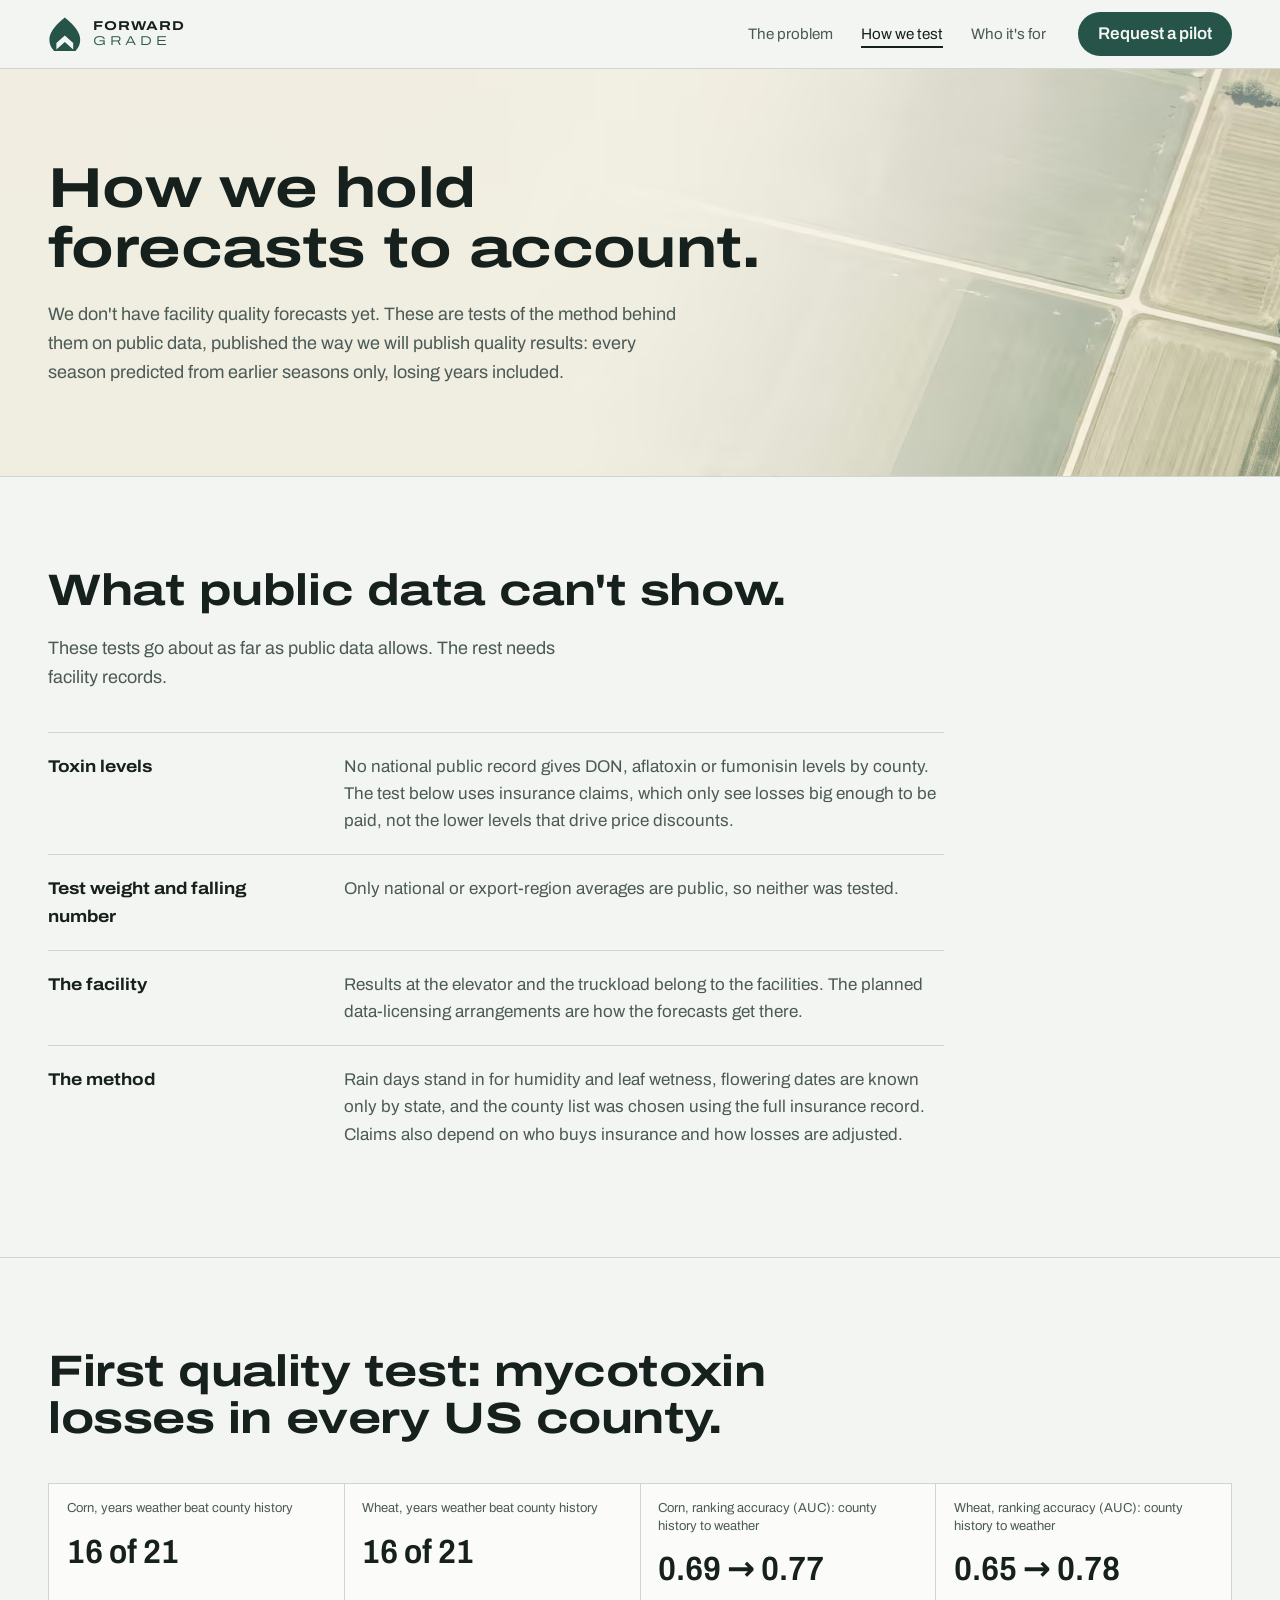
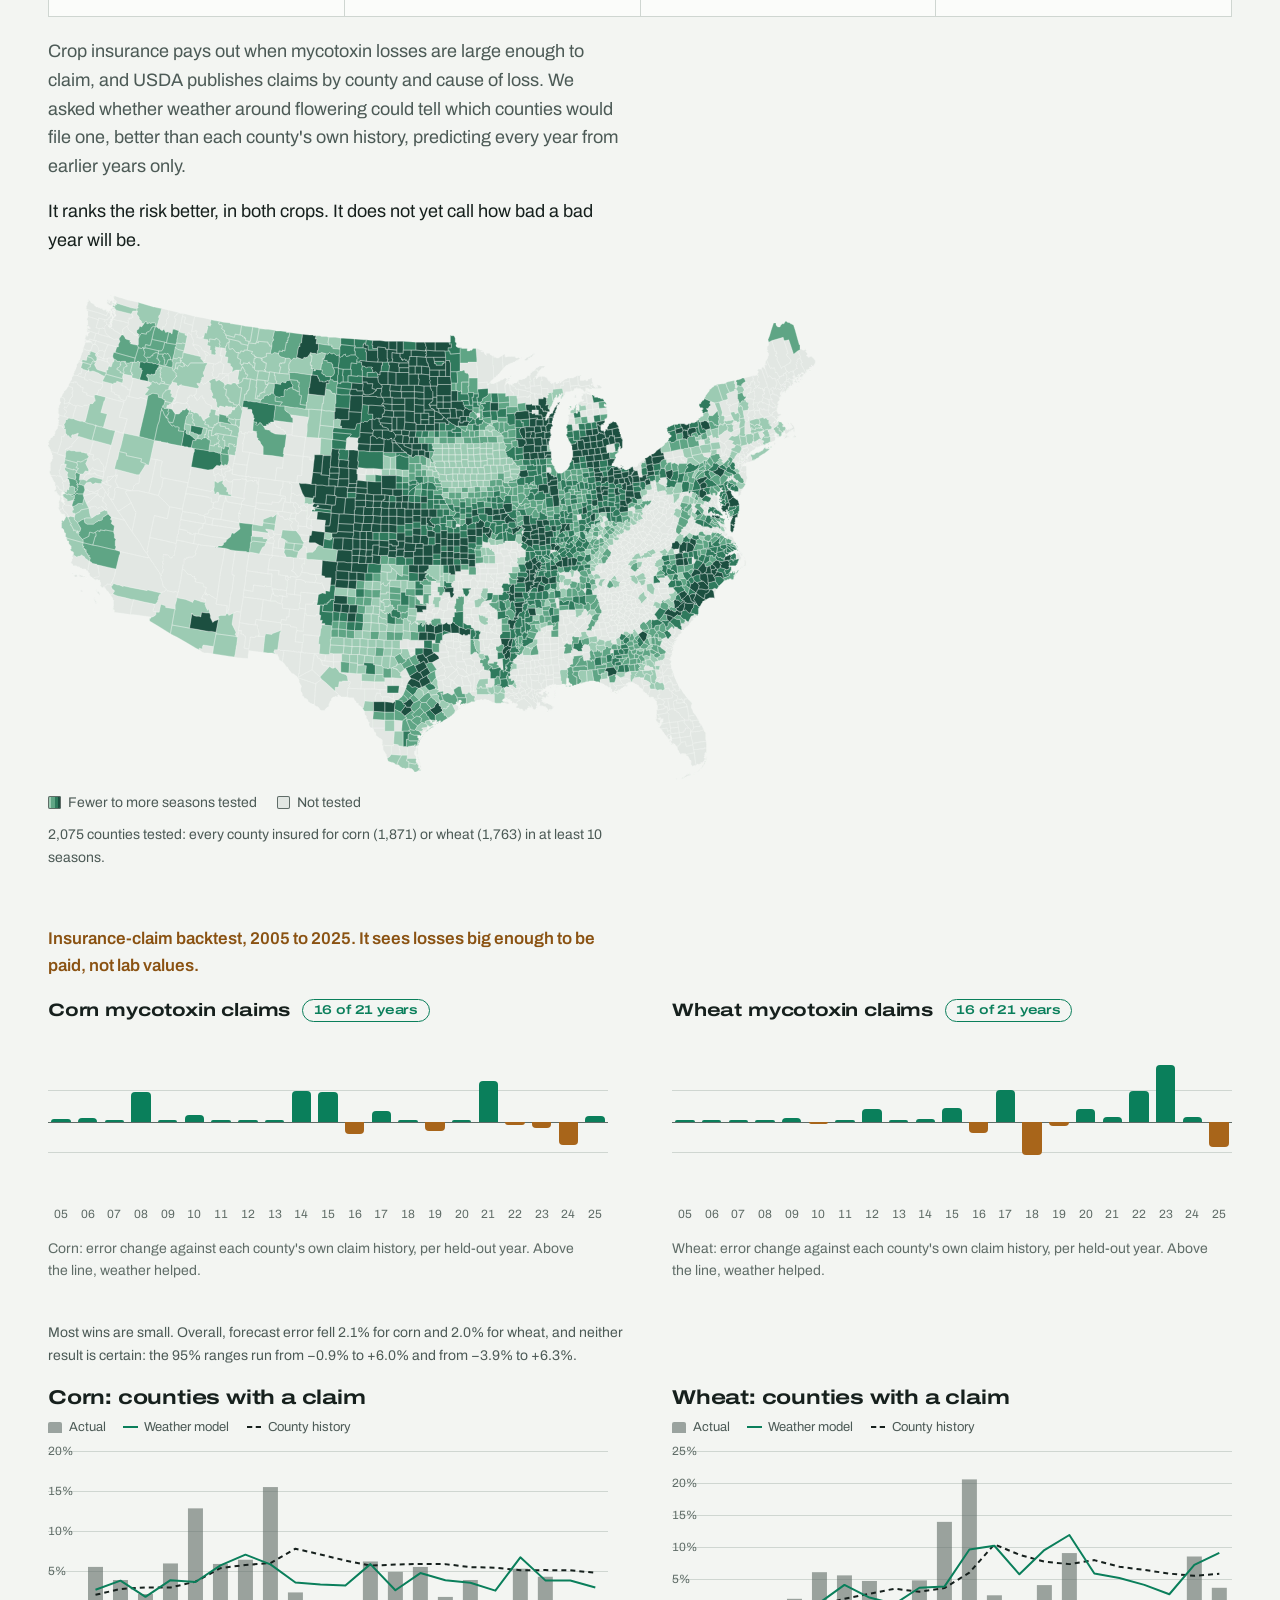
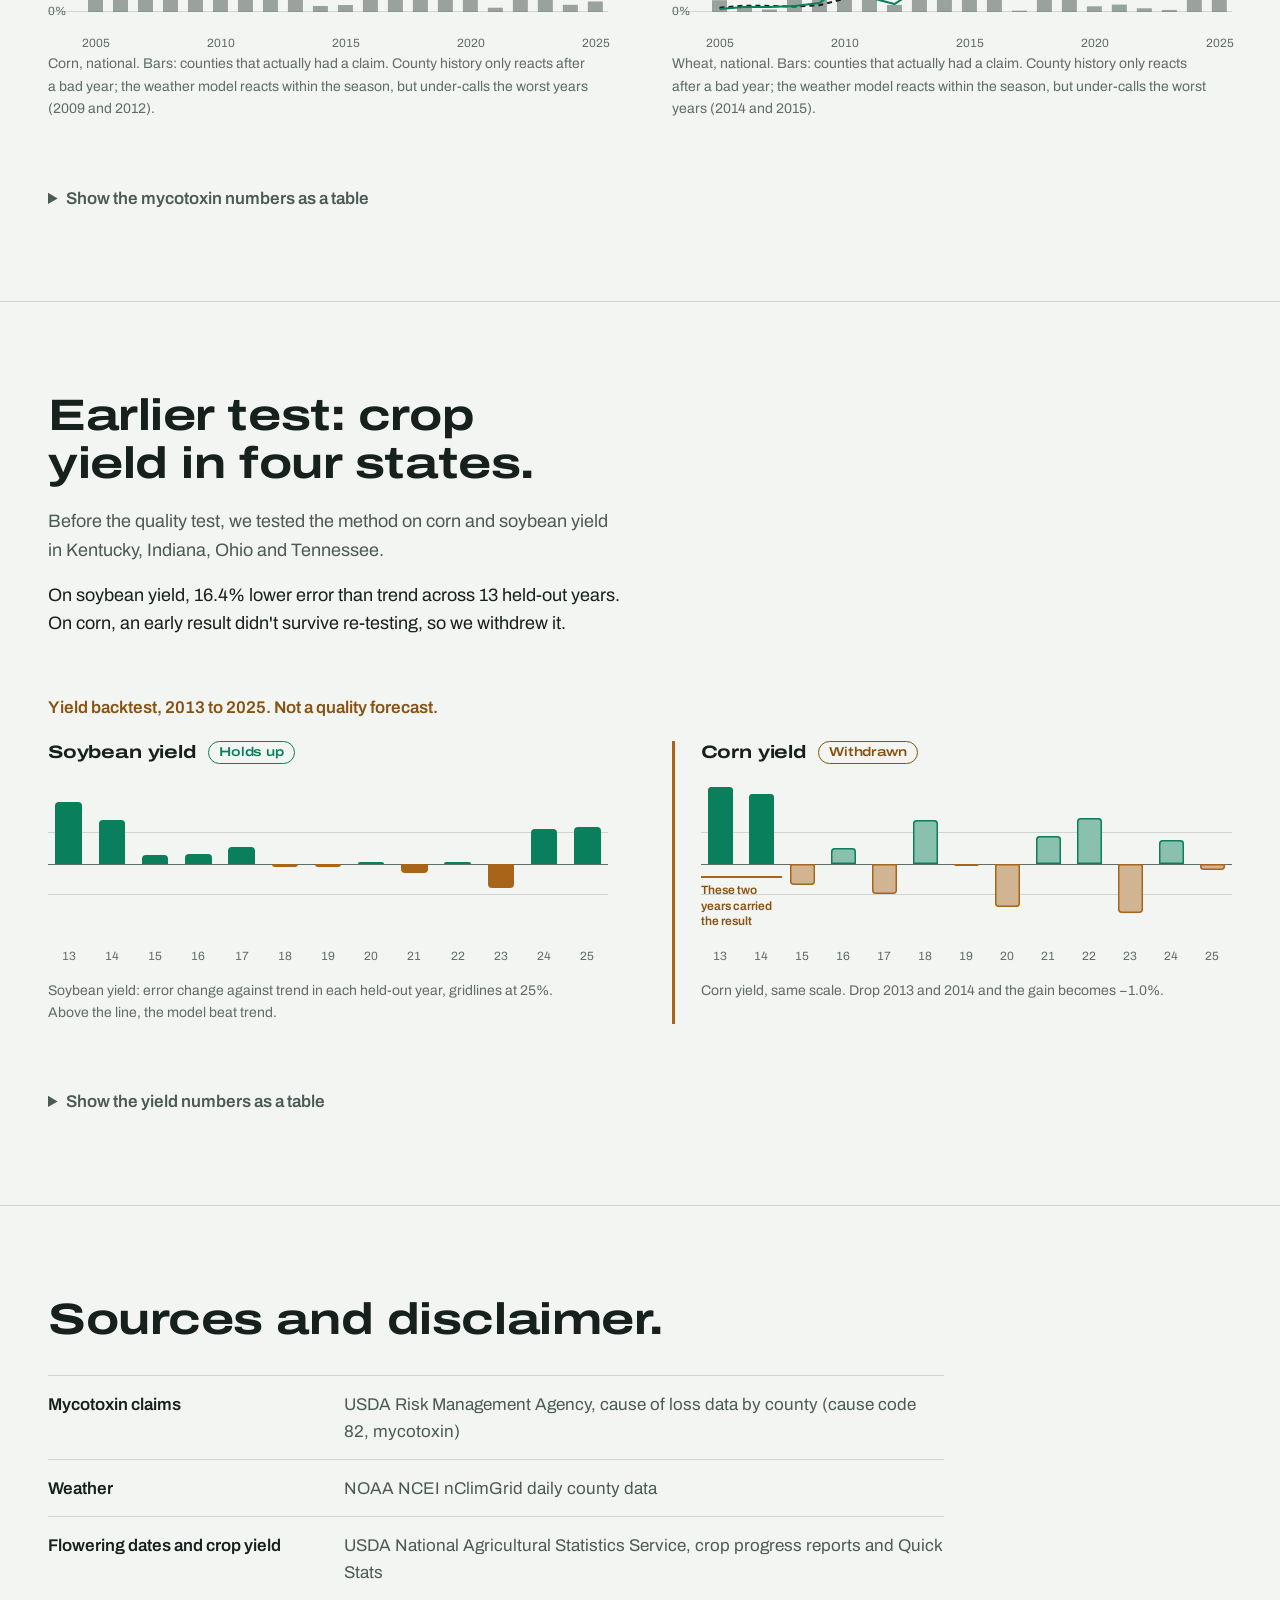
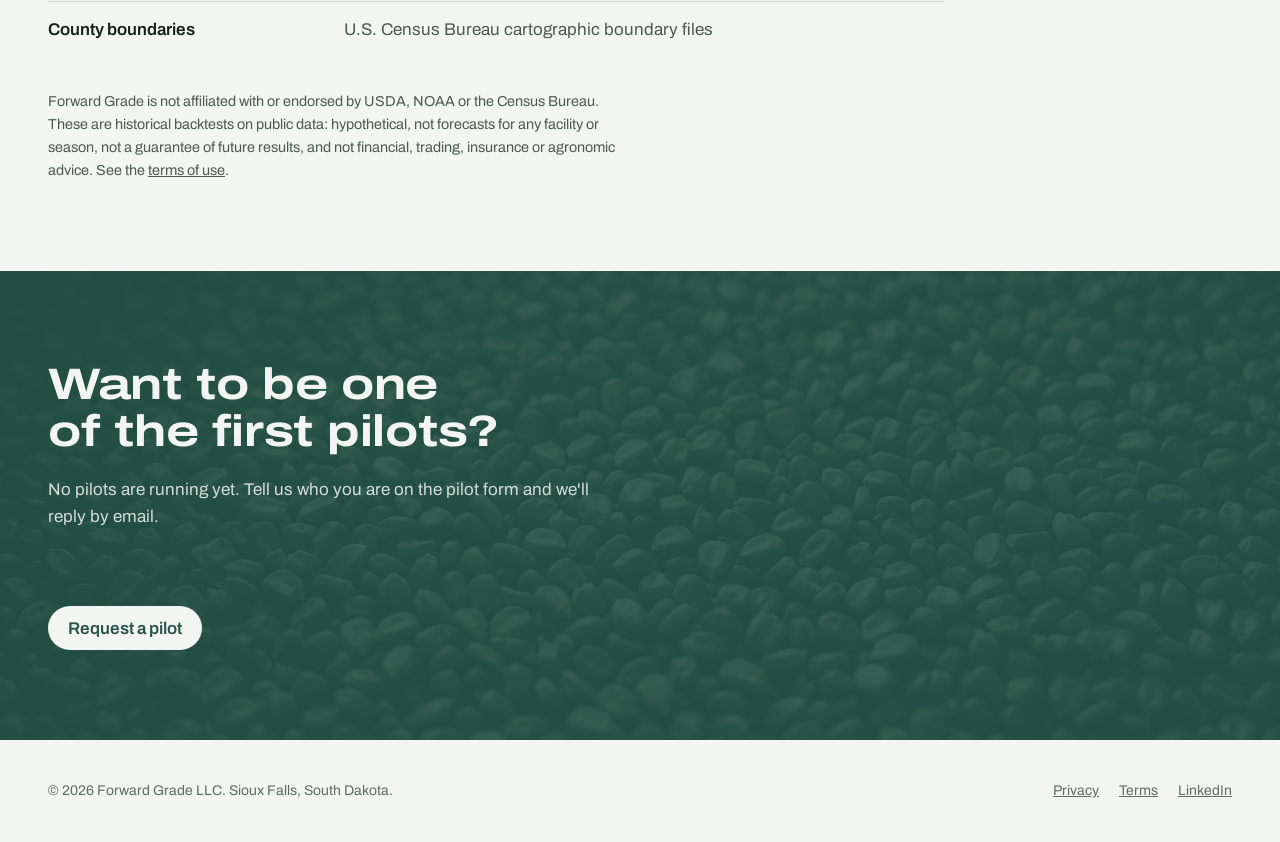
==== commit 97b7488d: "Add motion pass, background photos and social card CSS scroll-driven animations and a cross-document" ====
--- a/method.html
+++ b/method.html
@@ -7,10 +7,16 @@
 <meta name="description" content="The public-data tests behind Forward Grade: mycotoxin insurance claims in 2,075 US counties, and an earlier crop-yield test. Every season predicted from earlier seasons only, losing years included.">
 <meta property="og:title" content="How we test | Forward Grade">
 <meta property="og:description" content="Public-data tests of the method behind Forward Grade, published with the years it lost.">
+<meta property="og:image" content="https://forwardgrade.com/img/og.png">
+<meta property="og:image:width" content="1200">
+<meta property="og:image:height" content="630">
+<meta property="og:image:alt" content="The Forward Grade logo beside a map of the lower 48 states with the tested counties shaded green, over a pale aerial view of farm fields.">
+<meta name="twitter:card" content="summary_large_image">
 <meta name="theme-color" content="#265448">
 <link rel="icon" href="img/favicon.svg" type="image/svg+xml">
 <link rel="preload" href="fonts/archivo.woff2" as="font" type="font/woff2" crossorigin>
 <link rel="stylesheet" href="styles.css">
+<style>@media (prefers-reduced-motion: no-preference) { @view-transition { navigation: auto; } }</style>
 </head>
 <body>
 
@@ -36,6 +42,12 @@
     <h1>How we hold forecasts to account.</h1>
     <p class="lede">We don't have facility quality forecasts yet. These are tests of the method behind them on public data, published the way we will publish quality results: every season predicted from earlier seasons only, losing years included.</p>
   </div>
+  <picture class="bg">
+    <source media="(prefers-color-scheme: dark)" type="image/avif" sizes="(min-width: 1200px) 145vw, 100vw" srcset="img/bg/method-intro-dark-1280.avif 1280w, img/bg/method-intro-dark-1920.avif 1920w, img/bg/method-intro-dark-2560.avif 2560w">
+    <source media="(prefers-color-scheme: dark)" type="image/webp" sizes="(min-width: 1200px) 145vw, 100vw" srcset="img/bg/method-intro-dark-1280.webp 1280w, img/bg/method-intro-dark-1920.webp 1920w, img/bg/method-intro-dark-2560.webp 2560w">
+    <source type="image/avif" sizes="(min-width: 1200px) 145vw, 100vw" srcset="img/bg/method-intro-light-1280.avif 1280w, img/bg/method-intro-light-1920.avif 1920w, img/bg/method-intro-light-2560.avif 2560w">
+    <img src="img/bg/method-intro-light-1920.webp" alt="" width="1920" height="815" loading="eager" decoding="async" sizes="(min-width: 1200px) 145vw, 100vw" srcset="img/bg/method-intro-light-1280.webp 1280w, img/bg/method-intro-light-1920.webp 1920w, img/bg/method-intro-light-2560.webp 2560w">
+  </picture>
 </section>
 
 <section id="limits">
@@ -291,6 +303,12 @@
 </section>
 
 <section class="contact cta" id="contact">
+  <picture class="bg">
+    <source media="(prefers-color-scheme: dark)" type="image/avif" sizes="100vw" srcset="img/bg/contact-dark-1280.avif 1280w, img/bg/contact-dark-1920.avif 1920w, img/bg/contact-dark-2560.avif 2560w">
+    <source media="(prefers-color-scheme: dark)" type="image/webp" sizes="100vw" srcset="img/bg/contact-dark-1280.webp 1280w, img/bg/contact-dark-1920.webp 1920w, img/bg/contact-dark-2560.webp 2560w">
+    <source type="image/avif" sizes="100vw" srcset="img/bg/contact-light-1280.avif 1280w, img/bg/contact-light-1920.avif 1920w, img/bg/contact-light-2560.avif 2560w">
+    <img src="img/bg/contact-light-1920.webp" alt="" width="1920" height="815" loading="lazy" decoding="async" sizes="100vw" srcset="img/bg/contact-light-1280.webp 1280w, img/bg/contact-light-1920.webp 1920w, img/bg/contact-light-2560.webp 2560w">
+  </picture>
   <div class="wrap">
     <div>
       <h2>Want to be one of the first pilots?</h2>
--- a/styles.css
+++ b/styles.css
@@ -28,10 +28,21 @@
   --on-band: #f3f5f2;
   --band-button: #f3f5f2;
   --band-button-text: #265448;
-  --band-err: #f2c48d;
+  --band-err: #f5d0a4;
+  --measure-veil: 80%;    /* paper laid over the measures photos, so their text keeps 4.5:1 in both themes */
+  --band-veil: 91%;       /* band colour laid over the pilot band's photo, enough for 4.5:1 under all its text */
   --measure: 36rem;
   --wide: 76rem;
   --gutter: clamp(1rem, 4vw, 3rem);
+  /* Motion, shared by every animation and transition. Ease-out curves with no overshoot; the Motion kit's
+     spring generator is a Motion+ tool, so no linear() springs. Exits run at about 65% of entries. */
+  --ease-out: cubic-bezier(0.22, 1, 0.36, 1);
+  --ease-in: cubic-bezier(0.64, 0, 0.78, 0);
+  --dur-quick: 150ms;     /* hover, press, chart tooltips */
+  --dur-enter: 280ms;     /* form feedback, page fade in */
+  --dur-exit: 180ms;      /* page fade out */
+  --dur-reveal: 800ms;    /* hero map */
+  --stagger: 40ms;        /* between form errors */
   color-scheme: light dark;
 }
 
@@ -57,6 +68,7 @@
     --on-band: #e3e9e5;
     --band-button: #e8d3ae;
     --band-button-text: #0f1412;
+    --band-veil: 82%;
   }
 }
 
@@ -83,7 +95,7 @@
 .lede { color: var(--ink-soft); font-size: 1.125rem; margin-top: 1.25rem; }
 
 /* Header */
-.top { position: sticky; top: 0; z-index: 10; background: color-mix(in srgb, var(--paper) 92%, transparent); backdrop-filter: blur(8px); border-bottom: 1px solid var(--rule); }
+.top { position: sticky; top: 0; z-index: 10; background: color-mix(in srgb, var(--paper) 92%, transparent); backdrop-filter: blur(8px); border-bottom: 1px solid var(--rule); view-transition-name: top; }
 .top .wrap { display: flex; align-items: center; gap: 2rem; height: 4.25rem; }
 .lockup { display: flex; align-items: center; gap: 0.7rem; text-decoration: none; margin-right: auto; }
 .lockup svg { width: 2.1rem; height: 2.1rem; fill: var(--brand); }
@@ -99,7 +111,7 @@
   display: inline-flex; align-items: center; min-height: 2.75rem; padding: 0 1.25rem;
   background: var(--brand); color: var(--on-brand); border-radius: 999px;
   font-weight: 600; text-decoration: none; white-space: nowrap;
-  transition: transform 0.15s, background-color 0.15s;
+  transition: transform var(--dur-quick) var(--ease-out), background-color var(--dur-quick) var(--ease-out);
 }
 .button:hover { background: color-mix(in srgb, var(--brand) 86%, var(--ink)); }
 .button:active { transform: translateY(1px); }
@@ -119,17 +131,24 @@
 figure { margin: 0; }
 figcaption { margin-top: 0.9rem; font-size: 0.875rem; color: var(--ink-faint); max-width: 34rem; }
 
-/* The gap: a real timeline */
-.season { list-style: none; padding: 0; margin: 3.5rem 0 0; display: grid; grid-template-columns: repeat(8, 1fr); border-top: 2px solid var(--ink); }
+/* The gap: a real timeline, standing under a photo of one field through the same seasons */
+.strip { display: block; margin-top: 3rem; }
+.strip img { display: block; width: 100%; height: auto; aspect-ratio: 5 / 1; object-fit: cover; }   /* 5:1 even before its deferred files load */
+.season { list-style: none; padding: 2px 0 0; margin: 3.5rem 0 0; display: grid; grid-template-columns: repeat(8, 1fr); position: relative; }
+.strip + .season { margin-top: 1rem; }   /* paper under the photo, so the ink rule never lands on dark soil */
+.season::before { content: ""; position: absolute; inset: 0 0 auto; border-top: 2px solid var(--ink); transform-origin: left; }
 .season li { padding-top: 1rem; font-size: 0.95rem; color: var(--ink-soft); }
 .season li b { display: block; color: var(--ink); font-stretch: 112%; margin-bottom: 0.35rem; }
 .season .spring { grid-column: 1 / 3; }
-.season .summer { grid-column: 4 / 7; background: color-mix(in srgb, var(--win) 10%, transparent); padding-inline: 0.75rem; }
+.season .summer { grid-column: 4 / 7; padding-inline: 0.75rem; position: relative; isolation: isolate; }
+.season .summer::before { content: ""; position: absolute; inset: 0; z-index: -1; background: color-mix(in srgb, var(--win) 10%, transparent); }
 .season .fall { grid-column: 8 / 9; }
 
 /* Four measures */
 .measures { display: grid; grid-template-columns: repeat(2, 1fr); gap: 3rem clamp(2rem, 6vw, 6rem); margin-top: 3.5rem; }
-.measures div { border-top: 1px solid var(--rule); padding-top: 1.25rem; }
+.measures div { border-top: 1px solid var(--rule); padding: 1.25rem 1.5rem 1.5rem; position: relative; isolation: isolate; }
+.measures div::after { content: ""; position: absolute; inset: 0; z-index: -1; background: color-mix(in srgb, var(--paper) var(--measure-veil), transparent); }
+.measures .bg img { object-position: right center; }
 .measures dt { font-size: clamp(1.6rem, 3vw, 2.25rem); font-weight: 600; font-stretch: 125%; line-height: 1.1; }
 .measures dt small { font-size: 0.5em; font-weight: 400; font-stretch: 100%; color: var(--ink-faint); margin-left: 0.4em; }
 .measures dd { margin: 0.75rem 0 0; color: var(--ink-soft); max-width: 30rem; }
@@ -161,9 +180,10 @@
 .bars li::after {
   content: attr(data-v); position: absolute; left: 50%; bottom: calc(50% + var(--h) * 0.78% + 0.4rem); translate: -50% 0;
   background: var(--ink); color: var(--paper); font-size: 0.75rem; font-weight: 600; padding: 0.15rem 0.45rem; border-radius: 4px;
-  white-space: nowrap; opacity: 0; pointer-events: none; transition: opacity 0.12s; z-index: 1;
+  white-space: nowrap; opacity: 0; pointer-events: none; transition: opacity var(--dur-quick) var(--ease-out); z-index: 1;
 }
 .bars .down::after { bottom: auto; top: calc(50% + var(--h) * 0.78% + 0.4rem); }
+.bars li:nth-last-child(-n+2)::after { left: auto; right: 0; translate: none; }   /* last tooltips stay inside a 390px screen */
 .bars li:hover::after { opacity: 1; }
 .crop figcaption { margin-top: 2.25rem; }
 .withdrawn .bars .up::before { background: color-mix(in srgb, var(--win) 45%, var(--paper)); box-shadow: inset 0 0 0 1.5px var(--win); }
@@ -181,12 +201,18 @@
 
 /* Who it is for */
 .buyers { display: grid; grid-template-columns: 1.1fr 1fr; gap: clamp(2rem, 6vw, 6rem); margin-top: 3.5rem; }
+.buyers img { display: block; width: 100%; height: min(24vw, 22rem); object-fit: cover; margin-bottom: 1.5rem; }   /* one height for both columns, so the headings line up */
 .buyers h3 { font-size: clamp(1.5rem, 2.6vw, 2rem); }
 .buyers p { margin-top: 0.9rem; color: var(--ink-soft); }
 .buyers article:first-child { padding-right: clamp(0rem, 3vw, 3rem); border-right: 1px solid var(--rule); }
 
-/* Contact */
-.contact { background: var(--band); color: var(--on-band); border: 0; }
+/* Photos behind a section's content (Website/HANDOFF.md 6): decorative, never animated */
+.bg { position: absolute; inset: 0; z-index: -1; }
+.bg img { display: block; width: 100%; height: 100%; object-fit: cover; }
+
+/* Contact: the band colour shows until the photo arrives, then veils it */
+.contact { background: var(--band); color: var(--on-band); border: 0; position: relative; isolation: isolate; }
+.contact::after { content: ""; position: absolute; inset: 0; z-index: -1; background: color-mix(in srgb, var(--band) var(--band-veil), transparent); }
 .contact .wrap { display: grid; grid-template-columns: 1fr 1.15fr; align-items: start; gap: 2.5rem clamp(2rem, 6vw, 6rem); }
 .contact h2 { max-width: 18ch; }
 .contact .wrap > div > p { margin-top: 1.25rem; opacity: 0.85; }
@@ -219,8 +245,18 @@
 .pilot .privacy a { color: var(--on-band); }
 .hp { position: absolute; left: -9999px; }
 
+.page-intro { position: relative; isolation: isolate; overflow: hidden; }
 .page-intro h1 { font-size: clamp(2.25rem, 4.4vw, 3.6rem); max-width: 18ch; }
 .page-intro .lede { max-width: 40rem; }
+/* Method intro photo: its hazy left 36% must sit under the text, so on wide screens it is drawn wider than
+   the page, anchored left; narrower screens show it as a strip under the text instead. */
+.page-intro .bg img { object-position: left center; }
+@media (min-width: 1200px) { .page-intro .bg { right: auto; width: max(100%, calc((50vw + 2rem) / 0.36), calc(43rem / 0.36)); } }
+@media (max-width: 1199px) {
+  .page-intro { padding-bottom: 0; }
+  .page-intro .bg { position: static; aspect-ratio: 3 / 1; margin-top: 2.5rem; }
+  .page-intro .bg img { object-position: 80% center; }
+}
 .limits { display: grid; gap: 0; margin: 2.5rem 0 0; max-width: 56rem; }
 .limits div { display: grid; grid-template-columns: 16rem 1fr; gap: 0.5rem 2.5rem; padding: 1.25rem 0; border-top: 1px solid var(--rule); }
 .limits dt { font-weight: 700; font-stretch: 112%; }
@@ -242,15 +278,44 @@
 footer { padding-block: 2.5rem; font-size: 0.875rem; color: var(--ink-faint); }
 footer .wrap { display: flex; flex-wrap: wrap; justify-content: space-between; gap: 1rem; }
 
-/* One orchestrated moment: the bars grow as the record scrolls into view. */
+/* Motion (Website/HANDOFF.md section 3), only for visitors who have not asked for reduced motion. The rules
+   above are the final states, so reduced motion and browsers without scroll timelines get the finished page.
+   Nothing moves layout: transform and opacity, plus two clip reveals (the map, the chart lines) that draw
+   in place. */
 @media (prefers-reduced-motion: no-preference) {
+  /* Page to page, index and method only (each opts in with @view-transition in its head); the header holds still. */
+  ::view-transition-old(root) { animation-duration: var(--dur-exit); animation-timing-function: var(--ease-in); }
+  ::view-transition-new(root) { animation-duration: var(--dur-enter); animation-timing-function: var(--ease-out); }
+
+  /* Hero: the map opens from its most-tested counties outward (52% 40% is the area-weighted centre of the
+     darkest band in img/us-tested.svg). */
+  .hero-map img { animation: core-out var(--dur-reveal) var(--ease-out) backwards; }
+
   @supports (animation-timeline: view()) {
+    /* The record: bars grow as each chart scrolls into view. */
     .bars li::before { animation: grow linear both; animation-timeline: view(); animation-range: entry 10% cover 40%; }
     .bars .up::before { transform-origin: bottom; }
     .bars .down::before { transform-origin: top; }
+
+    /* The gap: the season rule draws from contracts to grading; the weather window lights as the rule crosses it. */
+    .season { view-timeline-name: --season; }
+    .season::before { animation: draw-x linear both; animation-timeline: --season; animation-range: entry 30% cover 42%; }
+    .season .summer::before { animation: fade-in linear both; animation-timeline: --season; animation-range: cover 20% cover 32%; }
+    @media (max-width: 900px) { .season::before { animation-name: draw-y; } }
+
+    /* Bad-year charts: county history draws first, then the weather model, left to right like the years. */
+    .lc-plot { view-timeline-name: --plot; }
+    .lc-hist, .lc-model { animation: wipe linear backwards; animation-timeline: --plot; }
+    .lc-hist { animation-range: entry 80% cover 28%; }
+    .lc-model { animation-range: cover 28% cover 40%; }
   }
 }
 @keyframes grow { from { transform: scaleY(0); } }
+@keyframes draw-x { from { transform: scaleX(0); } }
+@keyframes draw-y { from { transform: scaleY(0); } }
+@keyframes fade-in { from { opacity: 0; } }
+@keyframes wipe { from { clip-path: inset(0 100% 0 0); } to { clip-path: inset(0); } }
+@keyframes core-out { from { clip-path: circle(0% at 52% 40%); } to { clip-path: circle(80% at 52% 40%); } }
 @media (prefers-reduced-motion: reduce) { html { scroll-behavior: auto; } }
 
 @media (max-width: 900px) {
@@ -258,9 +323,16 @@
   .hero .wrap, .charts, .buyers, .status, .measures { grid-template-columns: 1fr; }
   .hero .wrap { min-height: 0; }
   .buyers article:first-child { border-right: 0; padding-right: 0; }
-  .season { grid-template-columns: 1fr; border-top: 0; border-left: 2px solid var(--ink); padding-left: 1.25rem; gap: 1.5rem; }
+  .buyers img { height: auto; }
+  .measures div { padding: 1.25rem 0 0; }
+  .measures div::after { content: none; }
+  .measures .bg { position: static; aspect-ratio: 3 / 1; margin-bottom: 1.25rem; }
+  .strip { display: none; }
+  .strip + .season { margin-top: 3.5rem; }
+  .season { grid-template-columns: 1fr; padding: 0 0 0 calc(1.25rem + 2px); gap: 1.5rem; }
+  .season::before { inset: 0 auto 0 0; border-top: 0; border-left: 2px solid var(--ink); transform-origin: top; }
   .season li, .season .spring, .season .summer, .season .fall { grid-column: 1; padding: 0; }
-  .season .summer { background: none; }
+  .season .summer::before { content: none; }
   .contact .wrap, .pilot, .limits div, .sources div { grid-template-columns: 1fr; }
   .bars { height: 9rem; }
   .bars li span { font-size: 0.75rem; }
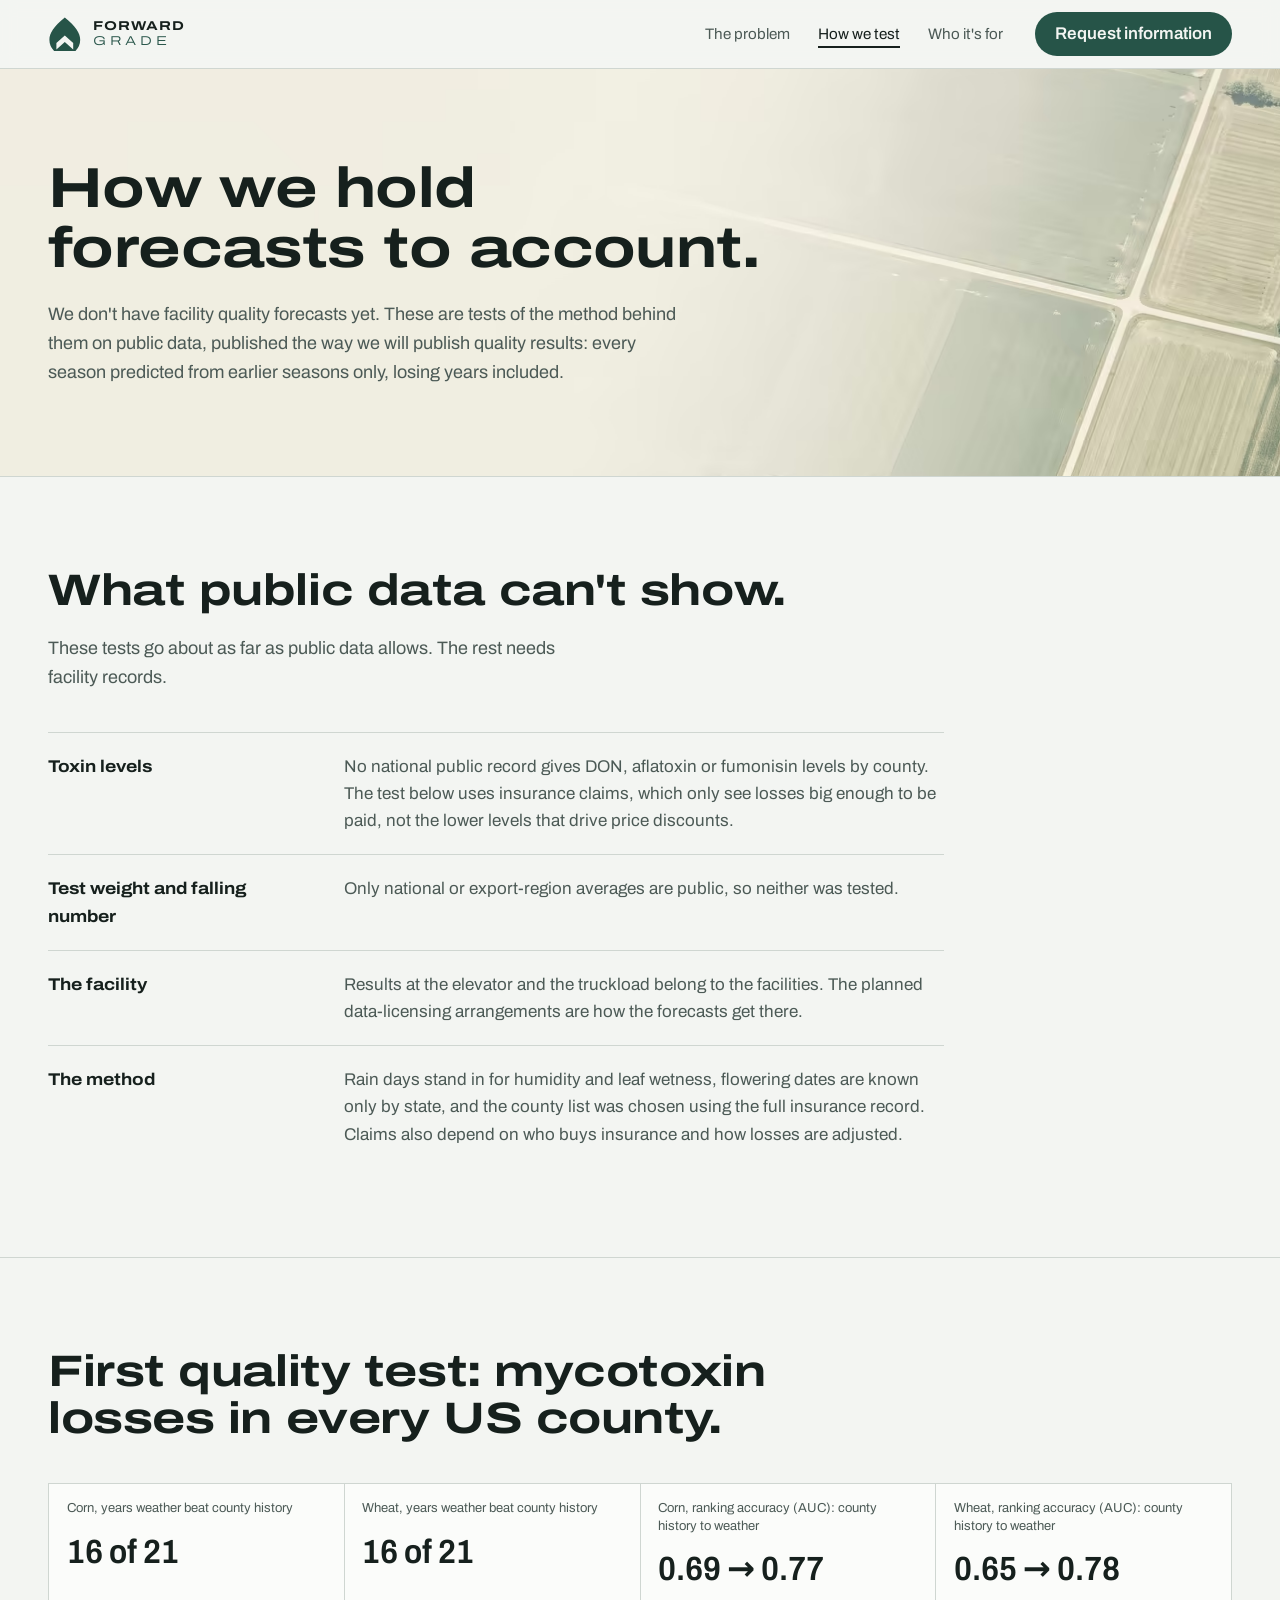
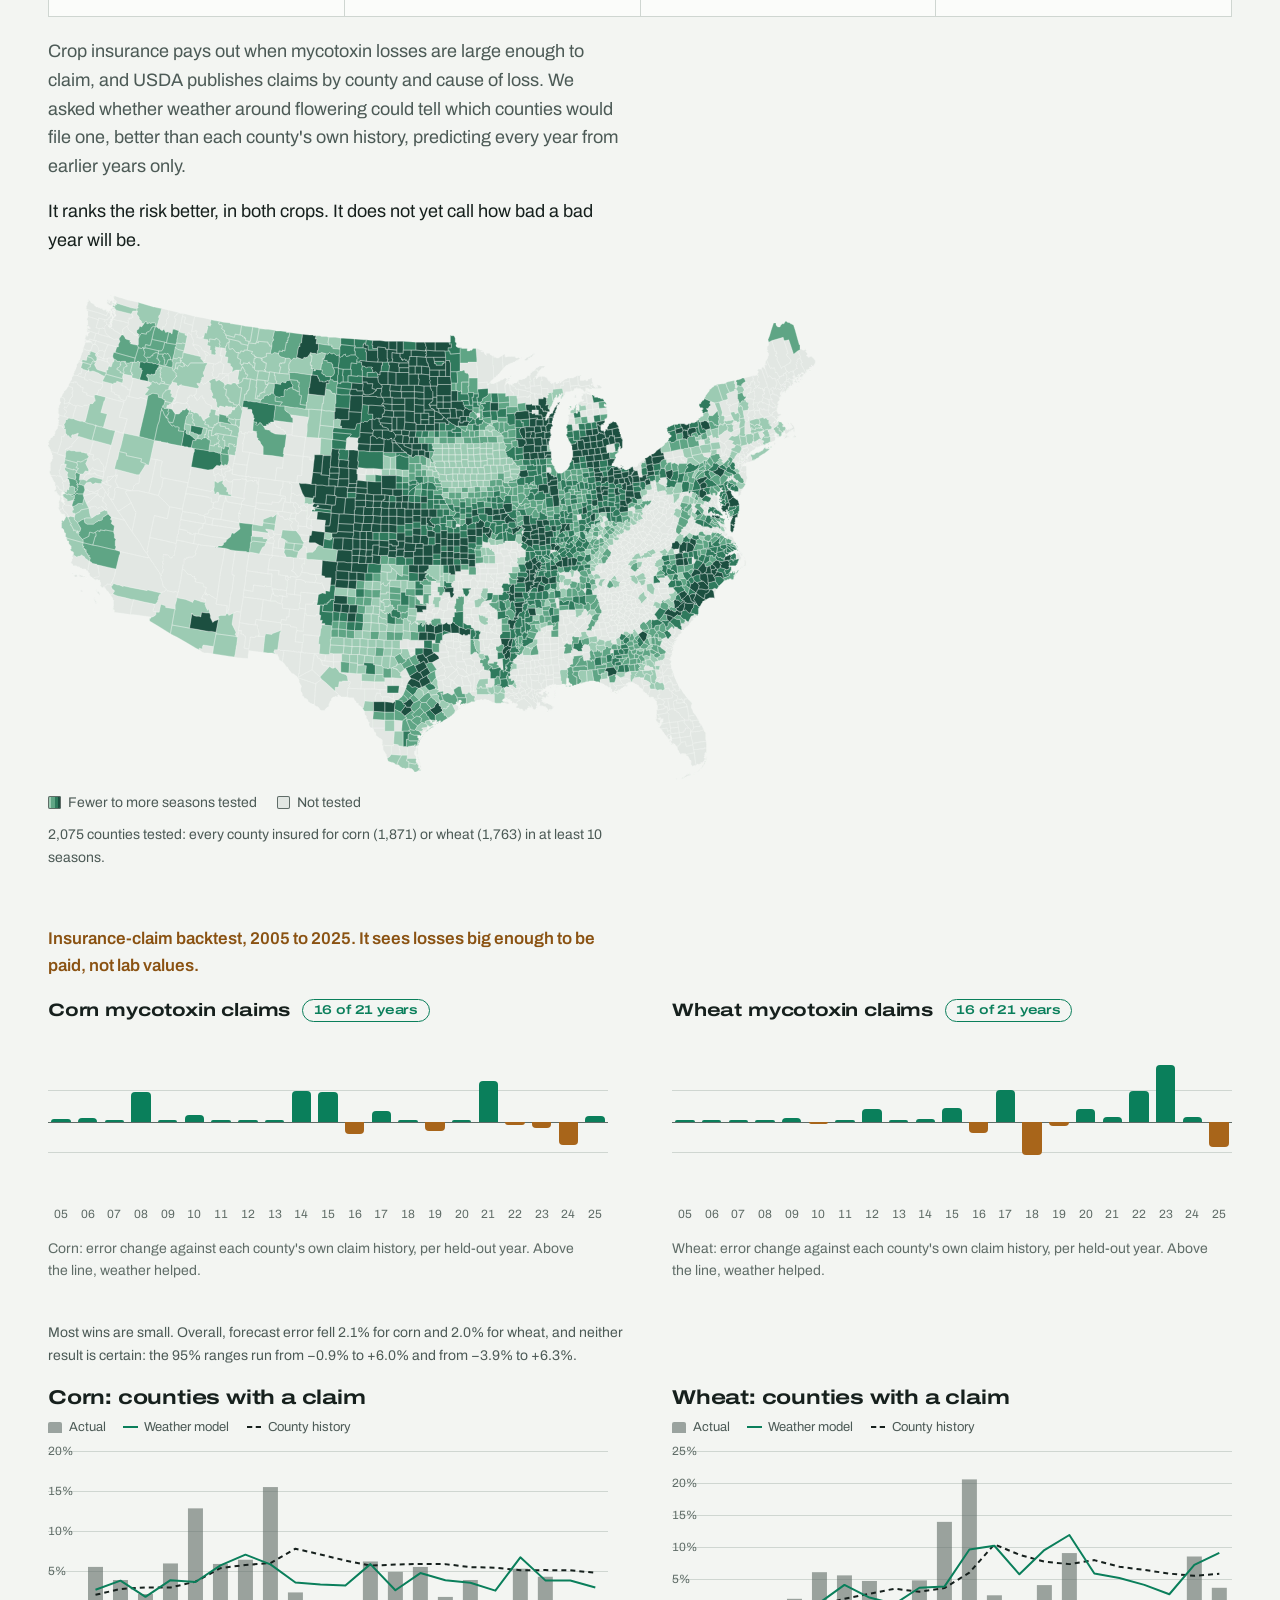
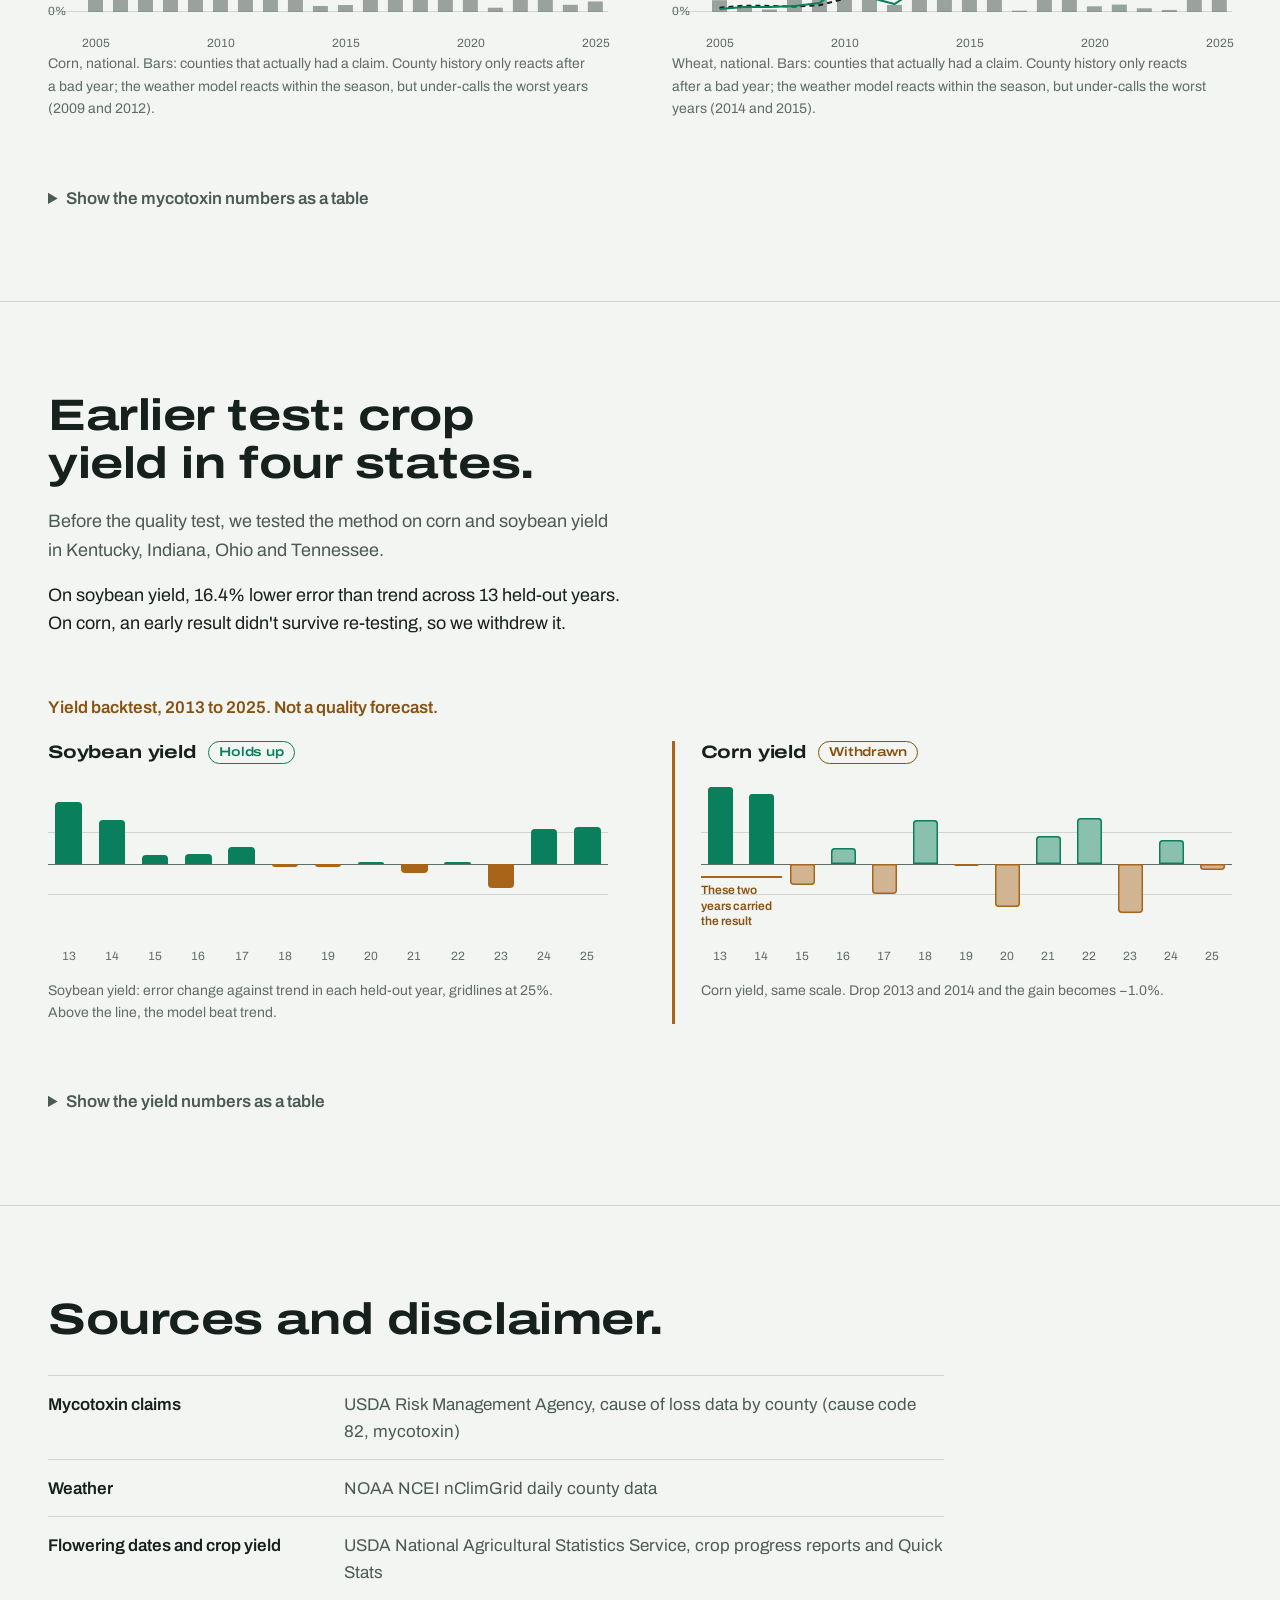
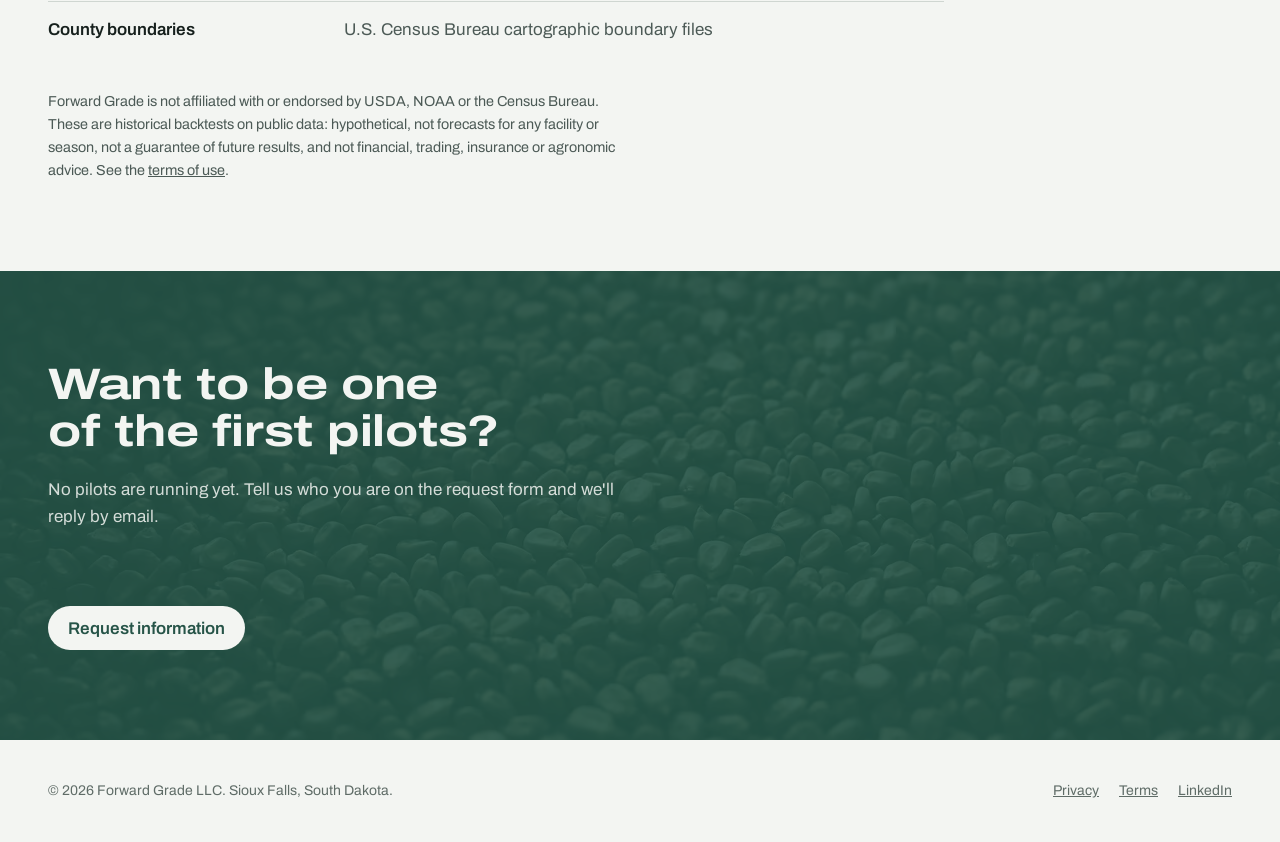
==== commit c830e097: "Fix phone photo overlap; rename CTA, add sources and commodity field - .bg is display: block, so the" ====
--- a/method.html
+++ b/method.html
@@ -15,7 +15,7 @@
 <meta name="theme-color" content="#265448">
 <link rel="icon" href="img/favicon.svg" type="image/svg+xml">
 <link rel="preload" href="fonts/archivo.woff2" as="font" type="font/woff2" crossorigin>
-<link rel="stylesheet" href="styles.css">
+<link rel="stylesheet" href="styles.css?v=3">
 <style>@media (prefers-reduced-motion: no-preference) { @view-transition { navigation: auto; } }</style>
 </head>
 <body>
@@ -31,7 +31,7 @@
       <a href="method.html" aria-current="page">How we test</a>
       <a href="index.html#buyers">Who it's for</a>
     </nav>
-    <a class="button" href="index.html#contact">Request a pilot</a>
+    <a class="button" href="index.html#contact">Request information</a>
   </div>
 </header>
 
@@ -312,9 +312,9 @@
   <div class="wrap">
     <div>
       <h2>Want to be one of the first pilots?</h2>
-      <p>No pilots are running yet. Tell us who you are on the pilot form and we'll reply by email.</p>
+      <p>No pilots are running yet. Tell us who you are on the request form and we'll reply by email.</p>
     </div>
-    <div class="actions"><a class="button" href="index.html#contact">Request a pilot</a></div>
+    <div class="actions"><a class="button" href="index.html#contact">Request information</a></div>
   </div>
 </section>
 
--- a/styles.css
+++ b/styles.css
@@ -207,7 +207,7 @@
 .buyers article:first-child { padding-right: clamp(0rem, 3vw, 3rem); border-right: 1px solid var(--rule); }
 
 /* Photos behind a section's content (Website/HANDOFF.md 6): decorative, never animated */
-.bg { position: absolute; inset: 0; z-index: -1; }
+.bg { display: block; position: absolute; inset: 0; z-index: -1; }   /* block, so a narrow screen's in-flow photo keeps its aspect-ratio box */
 .bg img { display: block; width: 100%; height: 100%; object-fit: cover; }
 
 /* Contact: the band colour shows until the photo arrives, then veils it */
@@ -274,6 +274,9 @@
 .sources dt { font-weight: 600; }
 .sources dd { margin: 0; color: var(--ink-soft); }
 .fine { margin-top: 2rem; font-size: 0.9rem; color: var(--ink-soft); }
+.fineprint { padding-block: clamp(2.5rem, 5vw, 3.5rem) 0.5rem; border-top: 0; }
+.fineprint h2 { font-size: 1.25rem; max-width: none; }   /* landing page: small print under the form, not a headline */
+.fineprint .sources { margin-top: 1.25rem; }
 
 footer { padding-block: 2.5rem; font-size: 0.875rem; color: var(--ink-faint); }
 footer .wrap { display: flex; flex-wrap: wrap; justify-content: space-between; gap: 1rem; }
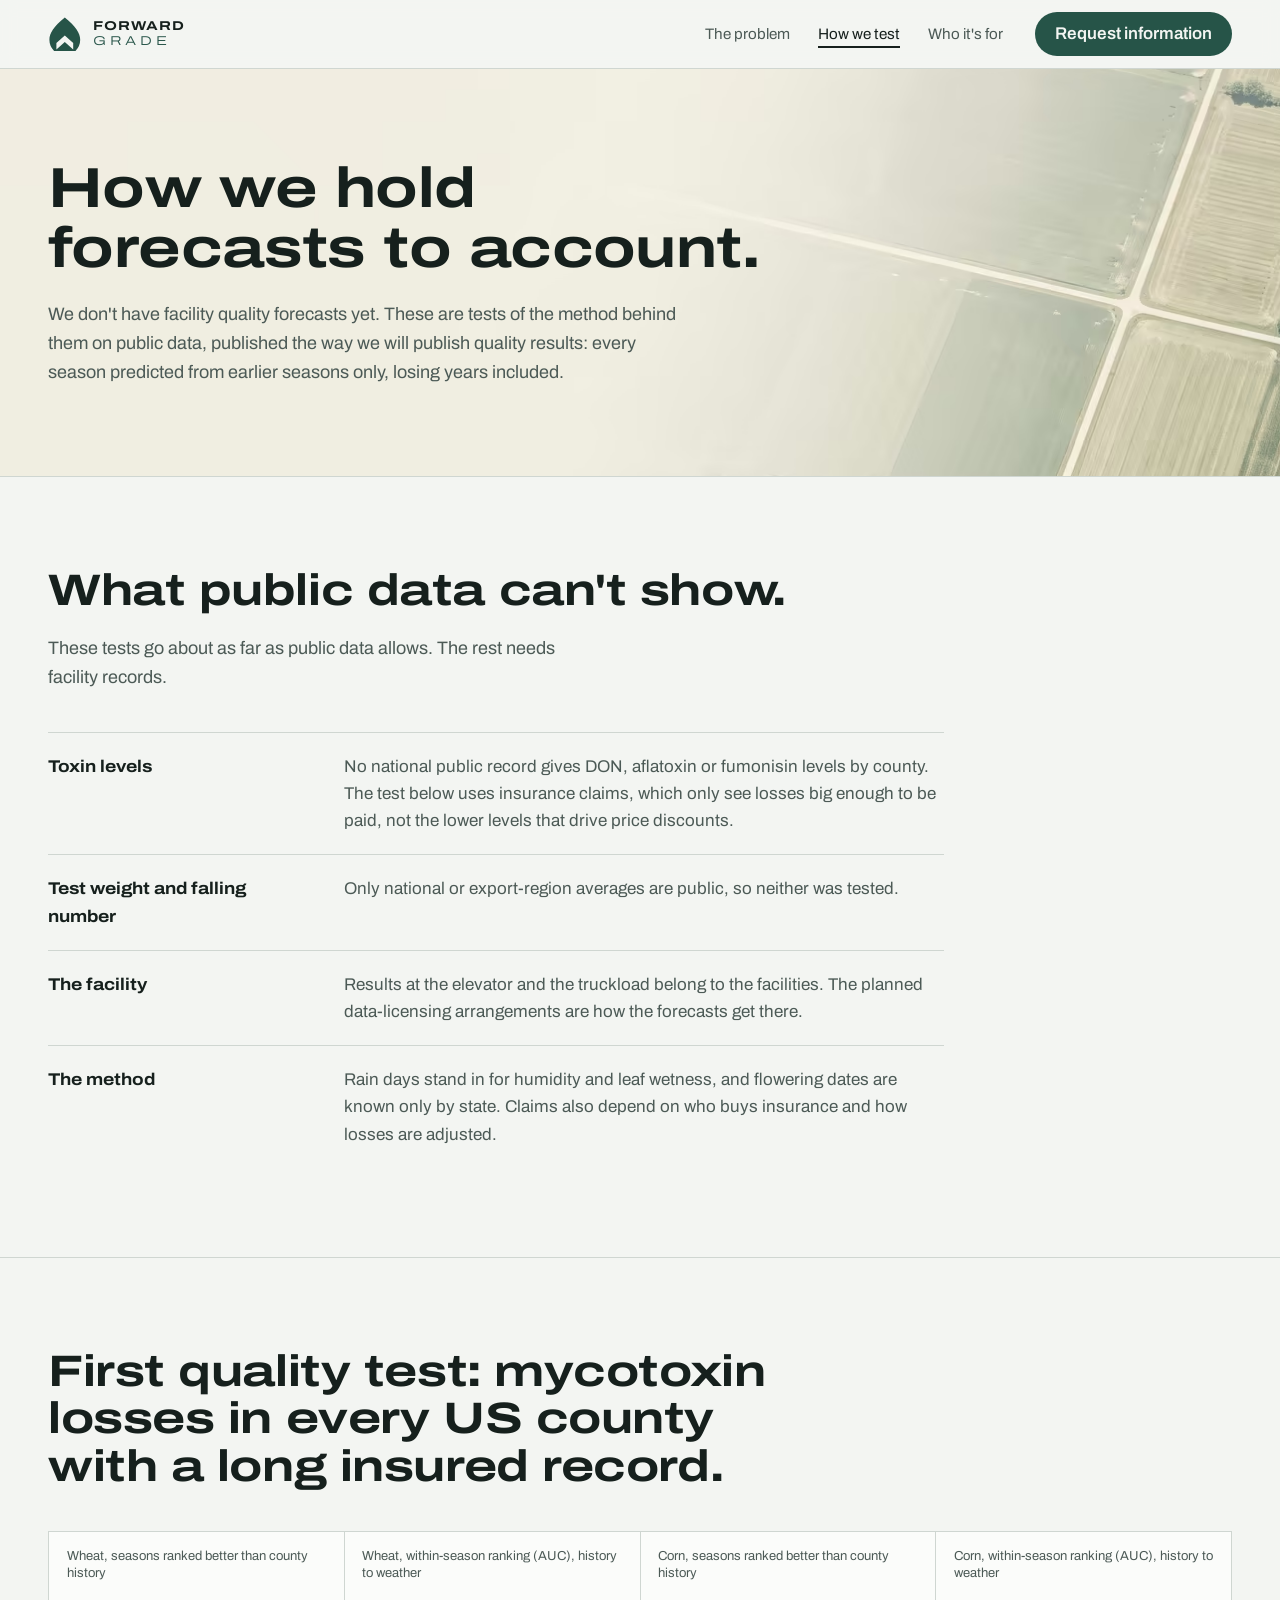
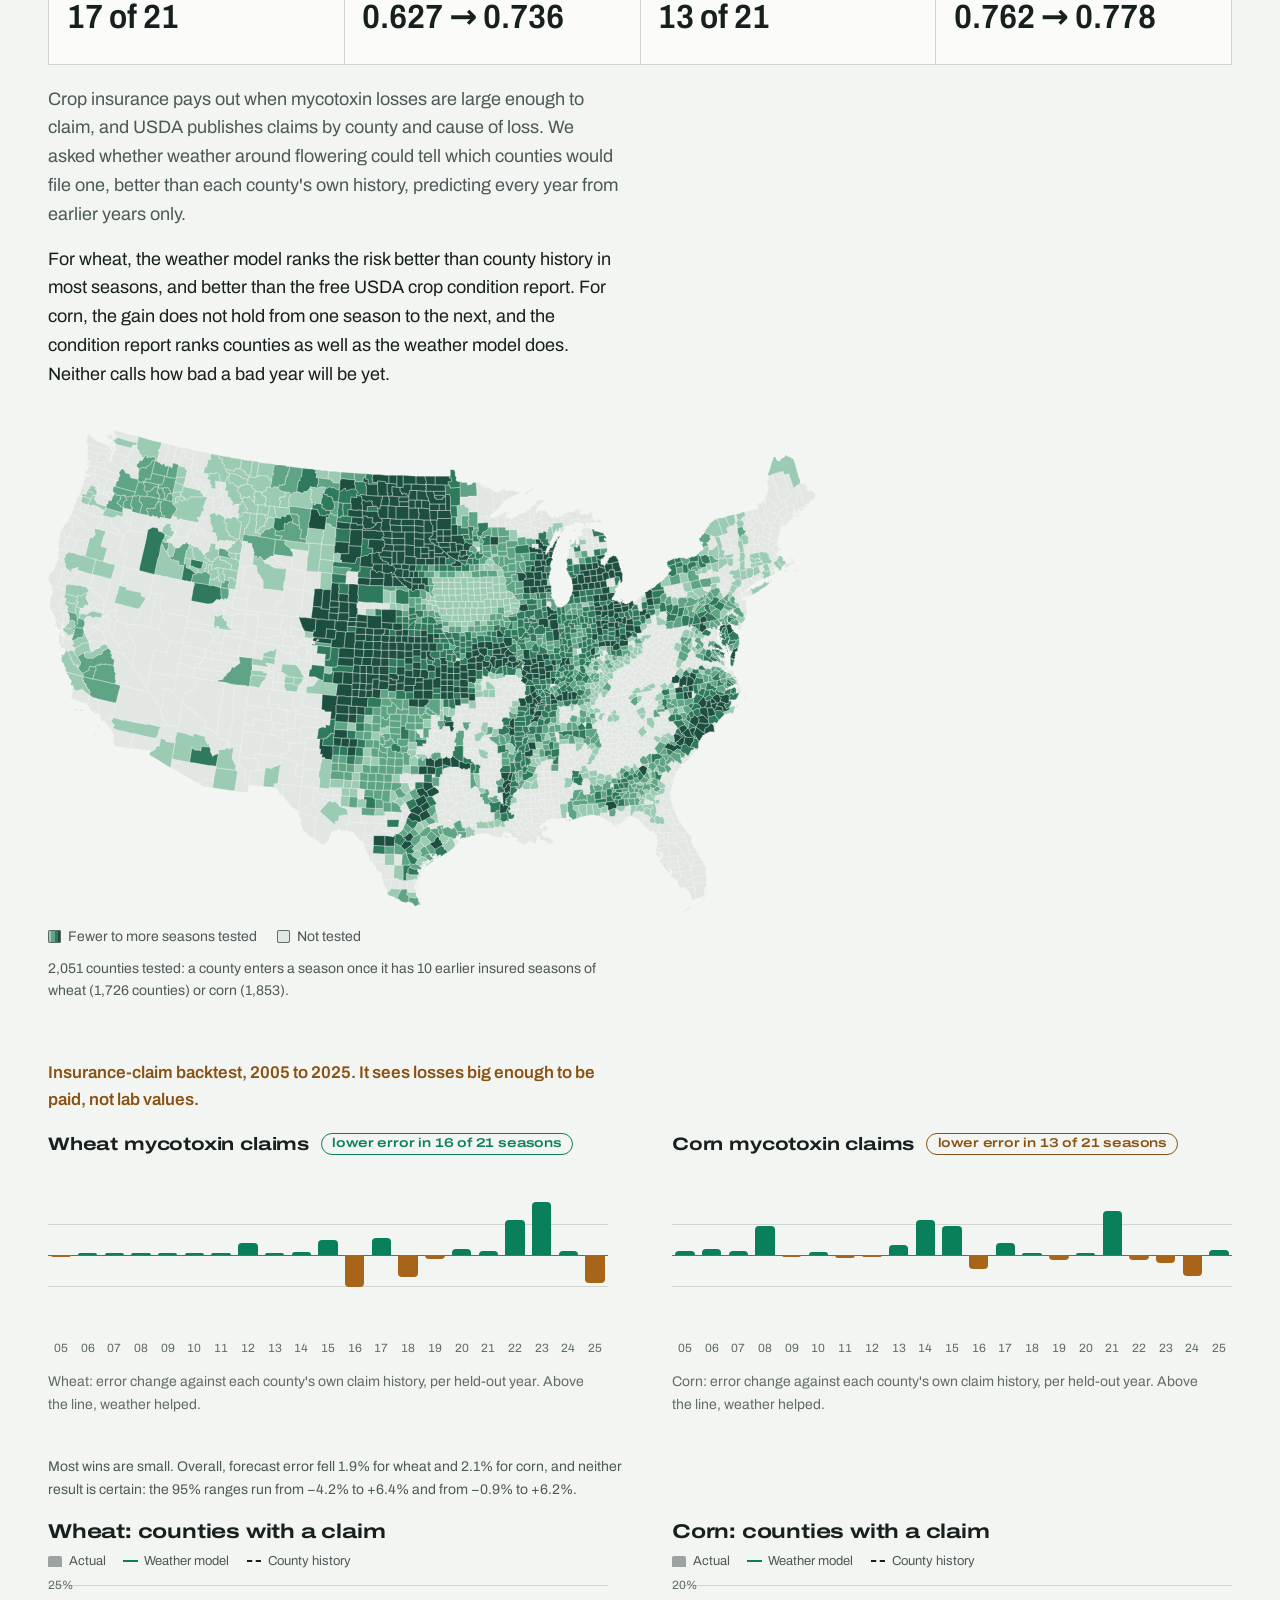
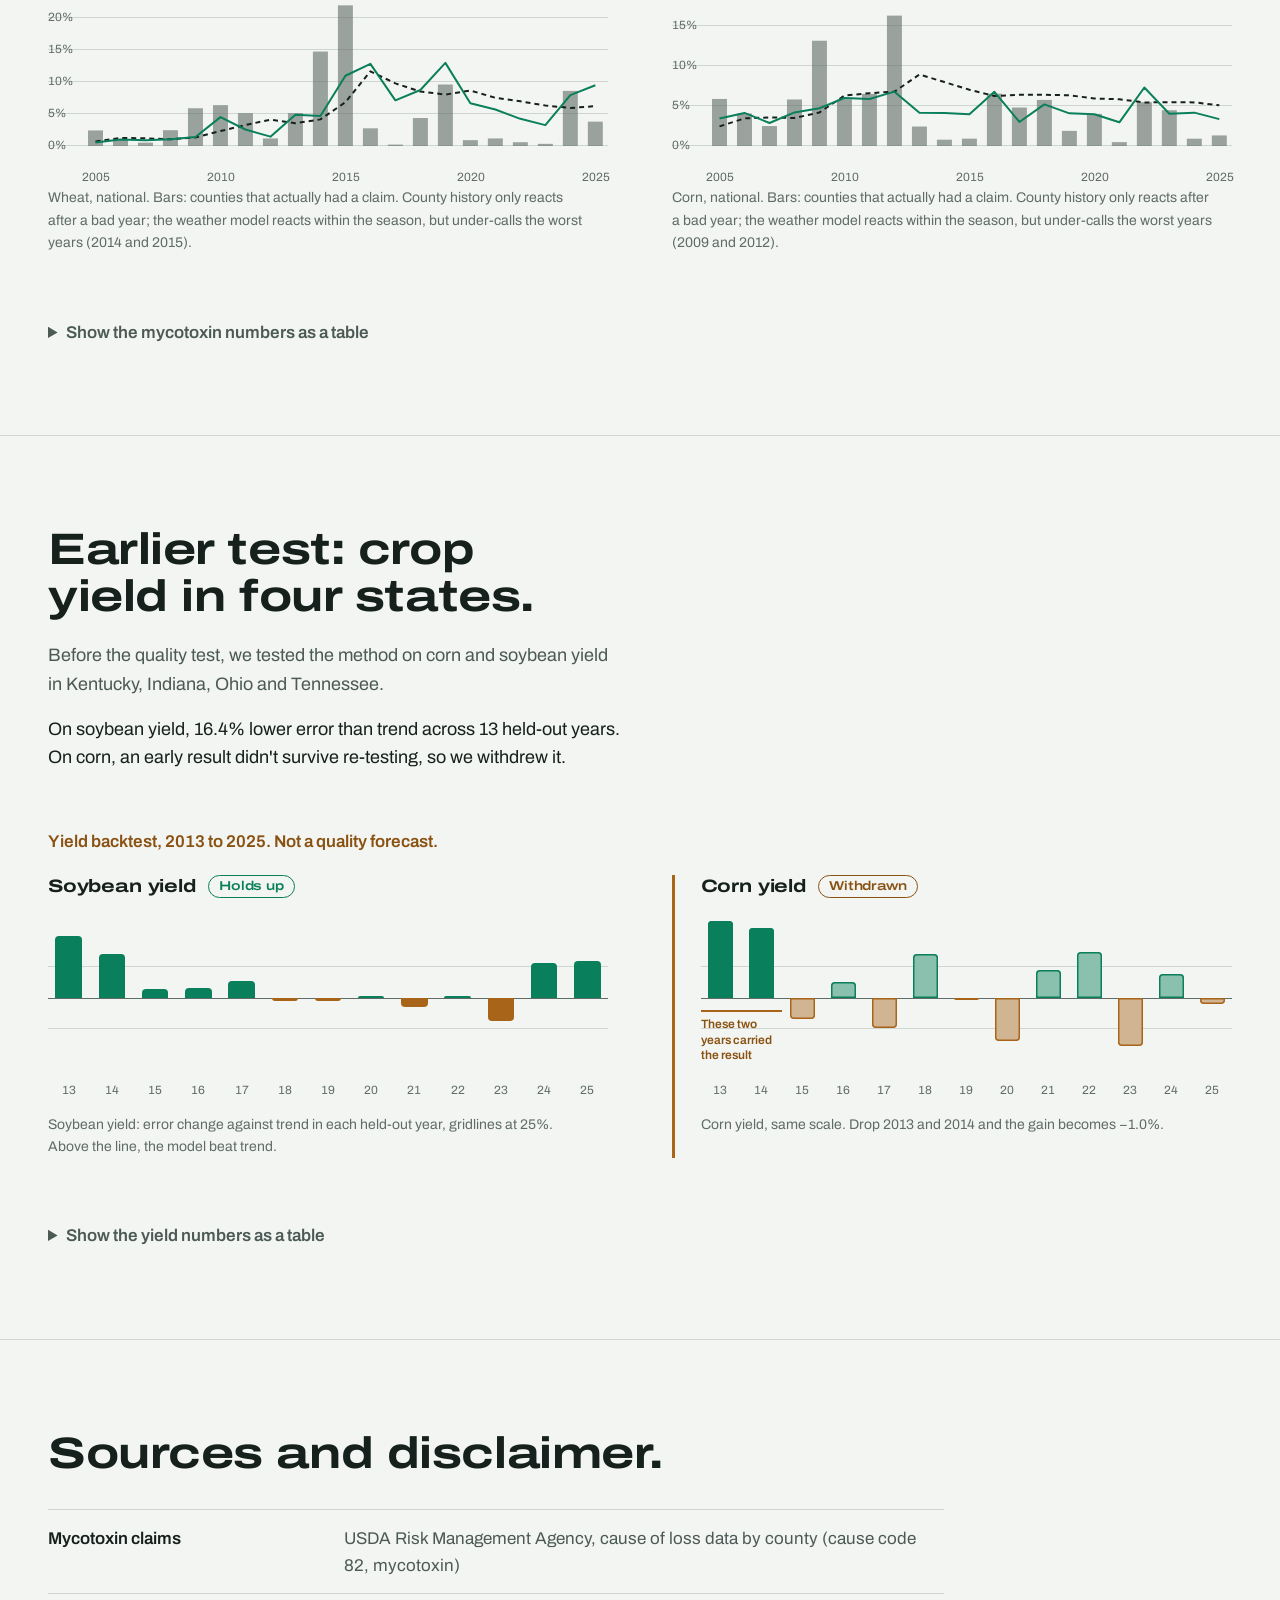
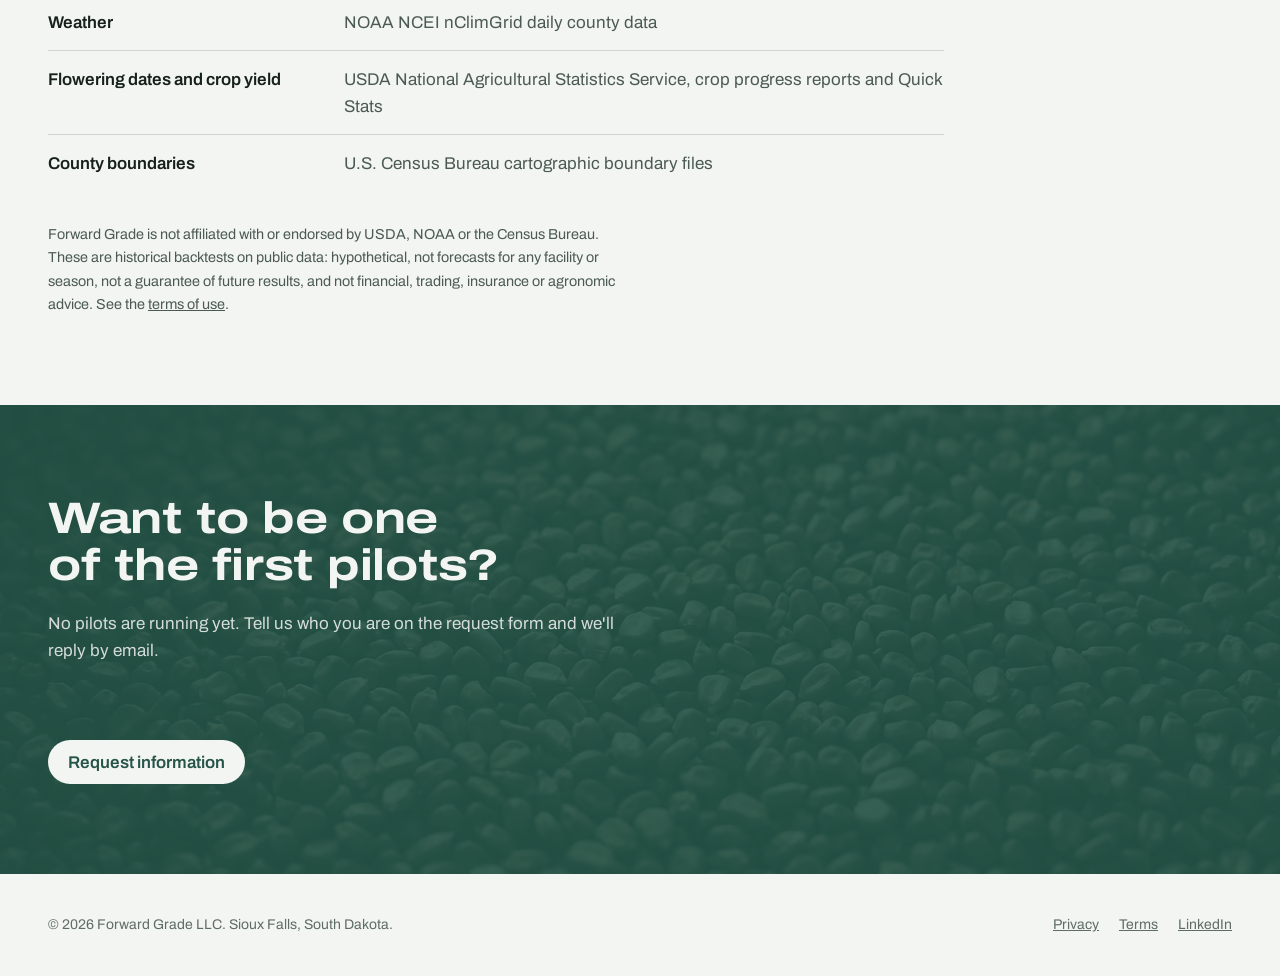
==== commit ccd94ead: "Lead the quality section with wheat; drop the corn ranking claim Regenerated from the hardened walk-" ====
--- a/method.html
+++ b/method.html
@@ -4,7 +4,7 @@
 <meta charset="utf-8">
 <meta name="viewport" content="width=device-width, initial-scale=1">
 <title>How we test | Forward Grade</title>
-<meta name="description" content="The public-data tests behind Forward Grade: mycotoxin insurance claims in 2,075 US counties, and an earlier crop-yield test. Every season predicted from earlier seasons only, losing years included.">
+<meta name="description" content="The public-data tests behind Forward Grade: mycotoxin insurance claims in every US county with a long insured record, and an earlier crop-yield test. Every season predicted from earlier seasons only, losing years included.">
 <meta property="og:title" content="How we test | Forward Grade">
 <meta property="og:description" content="Public-data tests of the method behind Forward Grade, published with the years it lost.">
 <meta property="og:image" content="https://forwardgrade.com/img/og.png">
@@ -15,7 +15,7 @@
 <meta name="theme-color" content="#265448">
 <link rel="icon" href="img/favicon.svg" type="image/svg+xml">
 <link rel="preload" href="fonts/archivo.woff2" as="font" type="font/woff2" crossorigin>
-<link rel="stylesheet" href="styles.css?v=3">
+<link rel="stylesheet" href="styles.css?v=4">
 <style>@media (prefers-reduced-motion: no-preference) { @view-transition { navigation: auto; } }</style>
 </head>
 <body>
@@ -69,7 +69,7 @@
       </div>
       <div>
         <dt>The method</dt>
-        <dd>Rain days stand in for humidity and leaf wetness, flowering dates are known only by state, and the county list was chosen using the full insurance record. Claims also depend on who buys insurance and how losses are adjusted.</dd>
+        <dd>Rain days stand in for humidity and leaf wetness, and flowering dates are known only by state. Claims also depend on who buys insurance and how losses are adjusted.</dd>
       </div>
     </dl>
   </div>
@@ -77,104 +77,104 @@
 
 <section id="quality-test" class="method quality">
   <div class="wrap">
-    <h2>First quality test: mycotoxin losses in every US county.</h2>
+    <h2>First quality test: mycotoxin losses in every US county with a long insured record.</h2>
     <dl class="q-stats">
-      <div><dt>Corn, years weather beat county history</dt><dd>16 of 21</dd></div>
-      <div><dt>Wheat, years weather beat county history</dt><dd>16 of 21</dd></div>
-      <div><dt>Corn, ranking accuracy (AUC): county history to weather</dt><dd>0.69 <span role="img" aria-label="to">&rarr;</span> 0.77</dd></div>
-      <div><dt>Wheat, ranking accuracy (AUC): county history to weather</dt><dd>0.65 <span role="img" aria-label="to">&rarr;</span> 0.78</dd></div>
+      <div><dt>Wheat, seasons ranked better than county history</dt><dd>17 of 21</dd></div>
+      <div><dt>Wheat, within-season ranking (AUC), history to weather</dt><dd>0.627 <span role="img" aria-label="to">&rarr;</span> 0.736</dd></div>
+      <div><dt>Corn, seasons ranked better than county history</dt><dd>13 of 21</dd></div>
+      <div><dt>Corn, within-season ranking (AUC), history to weather</dt><dd>0.762 <span role="img" aria-label="to">&rarr;</span> 0.778</dd></div>
     </dl>
     <p class="lede">Crop insurance pays out when mycotoxin losses are large enough to claim, and USDA publishes claims by county and cause of loss. We asked whether weather around flowering could tell which counties would file one, better than each county's own history, predicting every year from earlier years only.</p>
-    <p class="lede">It ranks the risk better, in both crops. It does not yet call how bad a bad year will be.</p>
+    <p class="lede">For wheat, the weather model ranks the risk better than county history in most seasons, and better than the free USDA crop condition report. For corn, the gain does not hold from one season to the next, and the condition report ranks counties as well as the weather model does. Neither calls how bad a bad year will be yet.</p>
 
 
     <figure class="q-map">
-      <img src="img/us-tested.svg" width="960" height="607" loading="lazy" alt="Map of the lower 48 states. 2,075 counties with a long insured record for corn or wheat are shaded, darker where more seasons were tested; they cover the Corn Belt, the Plains, the Mid-South and the East.">
+      <img src="img/us-tested.svg" width="960" height="607" loading="lazy" alt="Map of the lower 48 states. 2,051 counties with a long insured record for corn or wheat are shaded, darker where more seasons were tested; they cover the Corn Belt, the Plains, the Mid-South and the East.">
       <figcaption>
         <ul class="legend" aria-label="Map key"><li class="k-ramp">Fewer to more seasons tested</li><li class="k-none">Not tested</li></ul>
-        2,075 counties tested: every county insured for corn (1,871) or wheat (1,763) in at least 10 seasons.
+        2,051 counties tested: a county enters a season once it has 10 earlier insured seasons of wheat (1,726 counties) or corn (1,853).
       </figcaption>
     </figure>
 
     <p class="not-quality">Insurance-claim backtest, 2005 to 2025. It sees losses big enough to be paid, not lab values.</p>
     <div class="charts">
       <figure class="crop">
-        <h3>Corn mycotoxin claims <span class="tag">16 of 21 years</span></h3>
+        <h3>Wheat mycotoxin claims <span class="tag">lower error in 16 of 21 seasons</span></h3>
+        <ol class="bars y21" aria-label="Wheat mycotoxin claims: change in forecast error against county history, by year">
+          <li class="down" style="--h:0.8" data-v="−0.8%" aria-label="2005: 0.8% higher error than county history"><span>05</span></li>
+          <li class="up" style="--h:0.0" data-v="+0.0%" aria-label="2006: 0.0% lower error than county history"><span>06</span></li>
+          <li class="up" style="--h:1.4" data-v="+1.4%" aria-label="2007: 1.4% lower error than county history"><span>07</span></li>
+          <li class="up" style="--h:1.8" data-v="+1.8%" aria-label="2008: 1.8% lower error than county history"><span>08</span></li>
+          <li class="up" style="--h:0.8" data-v="+0.8%" aria-label="2009: 0.8% lower error than county history"><span>09</span></li>
+          <li class="up" style="--h:0.3" data-v="+0.3%" aria-label="2010: 0.3% lower error than county history"><span>10</span></li>
+          <li class="up" style="--h:1.0" data-v="+1.0%" aria-label="2011: 1.0% lower error than county history"><span>11</span></li>
+          <li class="up" style="--h:10.2" data-v="+10.2%" aria-label="2012: 10.2% lower error than county history"><span>12</span></li>
+          <li class="up" style="--h:0.8" data-v="+0.8%" aria-label="2013: 0.8% lower error than county history"><span>13</span></li>
+          <li class="up" style="--h:3.0" data-v="+3.0%" aria-label="2014: 3.0% lower error than county history"><span>14</span></li>
+          <li class="up" style="--h:12.2" data-v="+12.2%" aria-label="2015: 12.2% lower error than county history"><span>15</span></li>
+          <li class="down" style="--h:25.0" data-v="−25.0%" aria-label="2016: 25.0% higher error than county history"><span>16</span></li>
+          <li class="up" style="--h:14.2" data-v="+14.2%" aria-label="2017: 14.2% lower error than county history"><span>17</span></li>
+          <li class="down" style="--h:17.0" data-v="−17.0%" aria-label="2018: 17.0% higher error than county history"><span>18</span></li>
+          <li class="down" style="--h:2.8" data-v="−2.8%" aria-label="2019: 2.8% higher error than county history"><span>19</span></li>
+          <li class="up" style="--h:5.5" data-v="+5.5%" aria-label="2020: 5.5% lower error than county history"><span>20</span></li>
+          <li class="up" style="--h:3.7" data-v="+3.7%" aria-label="2021: 3.7% lower error than county history"><span>21</span></li>
+          <li class="up" style="--h:28.1" data-v="+28.1%" aria-label="2022: 28.1% lower error than county history"><span>22</span></li>
+          <li class="up" style="--h:42.9" data-v="+42.9%" aria-label="2023: 42.9% lower error than county history"><span>23</span></li>
+          <li class="up" style="--h:3.3" data-v="+3.3%" aria-label="2024: 3.3% lower error than county history"><span>24</span></li>
+          <li class="down" style="--h:21.9" data-v="−21.9%" aria-label="2025: 21.9% higher error than county history"><span>25</span></li>
+        </ol>
+        <figcaption>Wheat: error change against each county's own claim history, per held-out year. Above the line, weather helped.</figcaption>
+      </figure>
+      <figure class="crop">
+        <h3>Corn mycotoxin claims <span class="tag caveat">lower error in 13 of 21 seasons</span></h3>
         <ol class="bars y21" aria-label="Corn mycotoxin claims: change in forecast error against county history, by year">
-          <li class="up" style="--h:1.9" data-v="+1.9%" aria-label="2005: 1.9% lower error than county history"><span>05</span></li>
-          <li class="up" style="--h:3.2" data-v="+3.2%" aria-label="2006: 3.2% lower error than county history"><span>06</span></li>
-          <li class="up" style="--h:0.8" data-v="+0.8%" aria-label="2007: 0.8% lower error than county history"><span>07</span></li>
-          <li class="up" style="--h:23.6" data-v="+23.6%" aria-label="2008: 23.6% lower error than county history"><span>08</span></li>
-          <li class="up" style="--h:1.0" data-v="+1.0%" aria-label="2009: 1.0% lower error than county history"><span>09</span></li>
-          <li class="up" style="--h:5.4" data-v="+5.4%" aria-label="2010: 5.4% lower error than county history"><span>10</span></li>
-          <li class="up" style="--h:0.8" data-v="+0.8%" aria-label="2011: 0.8% lower error than county history"><span>11</span></li>
-          <li class="up" style="--h:0.2" data-v="+0.2%" aria-label="2012: 0.2% lower error than county history"><span>12</span></li>
-          <li class="up" style="--h:0.8" data-v="+0.8%" aria-label="2013: 0.8% lower error than county history"><span>13</span></li>
-          <li class="up" style="--h:24.8" data-v="+24.8%" aria-label="2014: 24.8% lower error than county history"><span>14</span></li>
-          <li class="up" style="--h:23.8" data-v="+23.8%" aria-label="2015: 23.8% lower error than county history"><span>15</span></li>
-          <li class="down" style="--h:10.1" data-v="−10.1%" aria-label="2016: 10.1% higher error than county history"><span>16</span></li>
-          <li class="up" style="--h:8.2" data-v="+8.2%" aria-label="2017: 8.2% lower error than county history"><span>17</span></li>
-          <li class="up" style="--h:0.1" data-v="+0.1%" aria-label="2018: 0.1% lower error than county history"><span>18</span></li>
-          <li class="down" style="--h:7.3" data-v="−7.3%" aria-label="2019: 7.3% higher error than county history"><span>19</span></li>
-          <li class="up" style="--h:1.2" data-v="+1.2%" aria-label="2020: 1.2% lower error than county history"><span>20</span></li>
-          <li class="up" style="--h:32.6" data-v="+32.6%" aria-label="2021: 32.6% lower error than county history"><span>21</span></li>
-          <li class="down" style="--h:2.9" data-v="−2.9%" aria-label="2022: 2.9% higher error than county history"><span>22</span></li>
-          <li class="down" style="--h:5.4" data-v="−5.4%" aria-label="2023: 5.4% higher error than county history"><span>23</span></li>
-          <li class="down" style="--h:18.8" data-v="−18.8%" aria-label="2024: 18.8% higher error than county history"><span>24</span></li>
-          <li class="up" style="--h:4.1" data-v="+4.1%" aria-label="2025: 4.1% lower error than county history"><span>25</span></li>
+          <li class="up" style="--h:3.4" data-v="+3.4%" aria-label="2005: 3.4% lower error than county history"><span>05</span></li>
+          <li class="up" style="--h:5.5" data-v="+5.5%" aria-label="2006: 5.5% lower error than county history"><span>06</span></li>
+          <li class="up" style="--h:3.9" data-v="+3.9%" aria-label="2007: 3.9% lower error than county history"><span>07</span></li>
+          <li class="up" style="--h:23.3" data-v="+23.3%" aria-label="2008: 23.3% lower error than county history"><span>08</span></li>
+          <li class="down" style="--h:0.2" data-v="−0.2%" aria-label="2009: 0.2% higher error than county history"><span>09</span></li>
+          <li class="up" style="--h:3.0" data-v="+3.0%" aria-label="2010: 3.0% lower error than county history"><span>10</span></li>
+          <li class="down" style="--h:2.3" data-v="−2.3%" aria-label="2011: 2.3% higher error than county history"><span>11</span></li>
+          <li class="down" style="--h:0.4" data-v="−0.4%" aria-label="2012: 0.4% higher error than county history"><span>12</span></li>
+          <li class="up" style="--h:8.0" data-v="+8.0%" aria-label="2013: 8.0% lower error than county history"><span>13</span></li>
+          <li class="up" style="--h:28.4" data-v="+28.4%" aria-label="2014: 28.4% lower error than county history"><span>14</span></li>
+          <li class="up" style="--h:23.6" data-v="+23.6%" aria-label="2015: 23.6% lower error than county history"><span>15</span></li>
+          <li class="down" style="--h:11.0" data-v="−11.0%" aria-label="2016: 11.0% higher error than county history"><span>16</span></li>
+          <li class="up" style="--h:9.9" data-v="+9.9%" aria-label="2017: 9.9% lower error than county history"><span>17</span></li>
+          <li class="up" style="--h:1.1" data-v="+1.1%" aria-label="2018: 1.1% lower error than county history"><span>18</span></li>
+          <li class="down" style="--h:3.6" data-v="−3.6%" aria-label="2019: 3.6% higher error than county history"><span>19</span></li>
+          <li class="up" style="--h:2.2" data-v="+2.2%" aria-label="2020: 2.2% lower error than county history"><span>20</span></li>
+          <li class="up" style="--h:35.7" data-v="+35.7%" aria-label="2021: 35.7% lower error than county history"><span>21</span></li>
+          <li class="down" style="--h:3.3" data-v="−3.3%" aria-label="2022: 3.3% higher error than county history"><span>22</span></li>
+          <li class="down" style="--h:5.9" data-v="−5.9%" aria-label="2023: 5.9% higher error than county history"><span>23</span></li>
+          <li class="down" style="--h:16.7" data-v="−16.7%" aria-label="2024: 16.7% higher error than county history"><span>24</span></li>
+          <li class="up" style="--h:4.3" data-v="+4.3%" aria-label="2025: 4.3% lower error than county history"><span>25</span></li>
         </ol>
         <figcaption>Corn: error change against each county's own claim history, per held-out year. Above the line, weather helped.</figcaption>
       </figure>
-      <figure class="crop">
-        <h3>Wheat mycotoxin claims <span class="tag">16 of 21 years</span></h3>
-        <ol class="bars y21" aria-label="Wheat mycotoxin claims: change in forecast error against county history, by year">
-          <li class="up" style="--h:0.0" data-v="+0.0%" aria-label="2005: 0.0% lower error than county history"><span>05</span></li>
-          <li class="up" style="--h:0.1" data-v="+0.1%" aria-label="2006: 0.1% lower error than county history"><span>06</span></li>
-          <li class="up" style="--h:1.1" data-v="+1.1%" aria-label="2007: 1.1% lower error than county history"><span>07</span></li>
-          <li class="up" style="--h:0.8" data-v="+0.8%" aria-label="2008: 0.8% lower error than county history"><span>08</span></li>
-          <li class="up" style="--h:2.9" data-v="+2.9%" aria-label="2009: 2.9% lower error than county history"><span>09</span></li>
-          <li class="down" style="--h:0.6" data-v="−0.6%" aria-label="2010: 0.6% higher error than county history"><span>10</span></li>
-          <li class="up" style="--h:0.2" data-v="+0.2%" aria-label="2011: 0.2% lower error than county history"><span>11</span></li>
-          <li class="up" style="--h:9.8" data-v="+9.8%" aria-label="2012: 9.8% lower error than county history"><span>12</span></li>
-          <li class="up" style="--h:1.5" data-v="+1.5%" aria-label="2013: 1.5% lower error than county history"><span>13</span></li>
-          <li class="up" style="--h:2.0" data-v="+2.0%" aria-label="2014: 2.0% lower error than county history"><span>14</span></li>
-          <li class="up" style="--h:10.5" data-v="+10.5%" aria-label="2015: 10.5% lower error than county history"><span>15</span></li>
-          <li class="down" style="--h:9.2" data-v="−9.2%" aria-label="2016: 9.2% higher error than county history"><span>16</span></li>
-          <li class="up" style="--h:25.2" data-v="+25.2%" aria-label="2017: 25.2% lower error than county history"><span>17</span></li>
-          <li class="down" style="--h:26.9" data-v="−26.9%" aria-label="2018: 26.9% higher error than county history"><span>18</span></li>
-          <li class="down" style="--h:3.3" data-v="−3.3%" aria-label="2019: 3.3% higher error than county history"><span>19</span></li>
-          <li class="up" style="--h:9.7" data-v="+9.7%" aria-label="2020: 9.7% lower error than county history"><span>20</span></li>
-          <li class="up" style="--h:3.3" data-v="+3.3%" aria-label="2021: 3.3% lower error than county history"><span>21</span></li>
-          <li class="up" style="--h:24.8" data-v="+24.8%" aria-label="2022: 24.8% lower error than county history"><span>22</span></li>
-          <li class="up" style="--h:45.0" data-v="+45.0%" aria-label="2023: 45.0% lower error than county history"><span>23</span></li>
-          <li class="up" style="--h:3.3" data-v="+3.3%" aria-label="2024: 3.3% lower error than county history"><span>24</span></li>
-          <li class="down" style="--h:20.1" data-v="−20.1%" aria-label="2025: 20.1% higher error than county history"><span>25</span></li>
-        </ol>
-        <figcaption>Wheat: error change against each county's own claim history, per held-out year. Above the line, weather helped.</figcaption>
-      </figure>
     </div>
-    <p class="q-note">Most wins are small. Overall, forecast error fell 2.1% for corn and 2.0% for wheat, and neither result is certain: the 95% ranges run from −0.9% to +6.0% and from −3.9% to +6.3%.</p>
+    <p class="q-note">Most wins are small. Overall, forecast error fell 1.9% for wheat and 2.1% for corn, and neither result is certain: the 95% ranges run from −4.2% to +6.4% and from −0.9% to +6.2%.</p>
 
     <div class="charts">
+      <figure class="lc">
+        <h3>Wheat: counties with a claim</h3>
+        <ul class="lc-legend" aria-hidden="true"><li class="k-actual">Actual</li><li class="k-model">Weather model</li><li class="k-hist">County history</li></ul>
+        <div class="lc-plot" style="--n:21">
+          <span class="lc-y" aria-hidden="true" style="--v:0.00">0%</span><span class="lc-y" aria-hidden="true" style="--v:20.00">5%</span><span class="lc-y" aria-hidden="true" style="--v:40.00">10%</span><span class="lc-y" aria-hidden="true" style="--v:60.00">15%</span><span class="lc-y" aria-hidden="true" style="--v:80.00">20%</span><span class="lc-y" aria-hidden="true" style="--v:100.00">25%</span>
+          <svg viewBox="0 0 210 100" preserveAspectRatio="none" aria-hidden="true"><rect class="lc-bar" x="2" y="90.27" width="6" height="9.73"/><rect class="lc-bar" x="12" y="95.91" width="6" height="4.09"/><rect class="lc-bar" x="22" y="97.91" width="6" height="2.09"/><rect class="lc-bar" x="32" y="90.12" width="6" height="9.88"/><rect class="lc-bar" x="42" y="76.40" width="6" height="23.60"/><rect class="lc-bar" x="52" y="74.46" width="6" height="25.54"/><rect class="lc-bar" x="62" y="79.47" width="6" height="20.53"/><rect class="lc-bar" x="72" y="95.27" width="6" height="4.73"/><rect class="lc-bar" x="82" y="79.43" width="6" height="20.57"/><rect class="lc-bar" x="92" y="40.97" width="6" height="59.03"/><rect class="lc-bar" x="102" y="12.09" width="6" height="87.91"/><rect class="lc-bar" x="112" y="88.95" width="6" height="11.05"/><rect class="lc-bar" x="122" y="99.11" width="6" height="0.89"/><rect class="lc-bar" x="132" y="82.50" width="6" height="17.50"/><rect class="lc-bar" x="142" y="61.57" width="6" height="38.43"/><rect class="lc-bar" x="152" y="96.35" width="6" height="3.65"/><rect class="lc-bar" x="162" y="95.27" width="6" height="4.73"/><rect class="lc-bar" x="172" y="97.63" width="6" height="2.37"/><rect class="lc-bar" x="182" y="98.65" width="6" height="1.35"/><rect class="lc-bar" x="192" y="65.55" width="6" height="34.45"/><rect class="lc-bar" x="202" y="84.77" width="6" height="15.23"/><polyline class="lc-hist" points="5,97.11 15,94.95 25,95.22 35,95.80 45,94.67 55,90.67 65,86.89 75,83.52 85,85.77 95,83.36 105,72.64 115,53.33 125,60.88 135,65.98 145,67.84 155,65.32 165,69.88 175,72.08 185,74.67 195,76.25 205,75.05"/><polyline class="lc-model" points="5,97.82 15,95.91 25,96.35 35,95.84 45,94.34 55,81.94 65,89.69 75,94.16 85,80.48 95,81.26 105,56.08 115,48.64 125,71.45 135,64.99 145,48.05 155,73.32 165,77.19 175,83.02 185,86.96 195,68.22 205,62.05"/><rect class="lc-hit" x="0" y="0" width="10" height="100"><title>2005: actual 2.4%, weather model 0.5%, county history 0.7%</title></rect><rect class="lc-hit" x="10" y="0" width="10" height="100"><title>2006: actual 1.0%, weather model 1.0%, county history 1.2%</title></rect><rect class="lc-hit" x="20" y="0" width="10" height="100"><title>2007: actual 0.5%, weather model 0.9%, county history 1.1%</title></rect><rect class="lc-hit" x="30" y="0" width="10" height="100"><title>2008: actual 2.4%, weather model 1.0%, county history 1.0%</title></rect><rect class="lc-hit" x="40" y="0" width="10" height="100"><title>2009: actual 5.9%, weather model 1.4%, county history 1.3%</title></rect><rect class="lc-hit" x="50" y="0" width="10" height="100"><title>2010: actual 6.3%, weather model 4.5%, county history 2.3%</title></rect><rect class="lc-hit" x="60" y="0" width="10" height="100"><title>2011: actual 5.1%, weather model 2.5%, county history 3.2%</title></rect><rect class="lc-hit" x="70" y="0" width="10" height="100"><title>2012: actual 1.1%, weather model 1.4%, county history 4.1%</title></rect><rect class="lc-hit" x="80" y="0" width="10" height="100"><title>2013: actual 5.1%, weather model 4.8%, county history 3.5%</title></rect><rect class="lc-hit" x="90" y="0" width="10" height="100"><title>2014: actual 14.7%, weather model 4.6%, county history 4.1%</title></rect><rect class="lc-hit" x="100" y="0" width="10" height="100"><title>2015: actual 21.9%, weather model 10.9%, county history 6.8%</title></rect><rect class="lc-hit" x="110" y="0" width="10" height="100"><title>2016: actual 2.7%, weather model 12.8%, county history 11.6%</title></rect><rect class="lc-hit" x="120" y="0" width="10" height="100"><title>2017: actual 0.2%, weather model 7.1%, county history 9.7%</title></rect><rect class="lc-hit" x="130" y="0" width="10" height="100"><title>2018: actual 4.3%, weather model 8.7%, county history 8.5%</title></rect><rect class="lc-hit" x="140" y="0" width="10" height="100"><title>2019: actual 9.6%, weather model 12.9%, county history 8.0%</title></rect><rect class="lc-hit" x="150" y="0" width="10" height="100"><title>2020: actual 0.9%, weather model 6.6%, county history 8.6%</title></rect><rect class="lc-hit" x="160" y="0" width="10" height="100"><title>2021: actual 1.1%, weather model 5.7%, county history 7.5%</title></rect><rect class="lc-hit" x="170" y="0" width="10" height="100"><title>2022: actual 0.5%, weather model 4.2%, county history 6.9%</title></rect><rect class="lc-hit" x="180" y="0" width="10" height="100"><title>2023: actual 0.3%, weather model 3.2%, county history 6.3%</title></rect><rect class="lc-hit" x="190" y="0" width="10" height="100"><title>2024: actual 8.6%, weather model 7.9%, county history 5.9%</title></rect><rect class="lc-hit" x="200" y="0" width="10" height="100"><title>2025: actual 3.8%, weather model 9.4%, county history 6.2%</title></rect></svg>
+          <ol class="lc-x" aria-hidden="true"><li style="--i:0">2005</li><li style="--i:5">2010</li><li style="--i:10">2015</li><li style="--i:15">2020</li><li style="--i:20">2025</li></ol>
+        </div>
+        <figcaption>Wheat, national. Bars: counties that actually had a claim. County history only reacts after a bad year; the weather model reacts within the season, but under-calls the worst years (2014 and 2015).</figcaption>
+      </figure>
       <figure class="lc">
         <h3>Corn: counties with a claim</h3>
         <ul class="lc-legend" aria-hidden="true"><li class="k-actual">Actual</li><li class="k-model">Weather model</li><li class="k-hist">County history</li></ul>
         <div class="lc-plot" style="--n:21">
           <span class="lc-y" aria-hidden="true" style="--v:0.00">0%</span><span class="lc-y" aria-hidden="true" style="--v:25.00">5%</span><span class="lc-y" aria-hidden="true" style="--v:50.00">10%</span><span class="lc-y" aria-hidden="true" style="--v:75.00">15%</span><span class="lc-y" aria-hidden="true" style="--v:100.00">20%</span>
-          <svg viewBox="0 0 210 100" preserveAspectRatio="none" aria-hidden="true"><rect class="lc-bar" x="2" y="71.81" width="6" height="28.19"/><rect class="lc-bar" x="12" y="80.01" width="6" height="19.99"/><rect class="lc-bar" x="22" y="88.76" width="6" height="11.24"/><rect class="lc-bar" x="32" y="69.65" width="6" height="30.35"/><rect class="lc-bar" x="42" y="35.22" width="6" height="64.78"/><rect class="lc-bar" x="52" y="69.96" width="6" height="30.04"/><rect class="lc-bar" x="62" y="67.34" width="6" height="32.66"/><rect class="lc-bar" x="72" y="21.92" width="6" height="78.08"/><rect class="lc-bar" x="82" y="87.76" width="6" height="12.24"/><rect class="lc-bar" x="92" y="96.25" width="6" height="3.75"/><rect class="lc-bar" x="102" y="95.63" width="6" height="4.37"/><rect class="lc-bar" x="112" y="68.41" width="6" height="31.59"/><rect class="lc-bar" x="122" y="74.91" width="6" height="25.09"/><rect class="lc-bar" x="132" y="71.85" width="6" height="28.15"/><rect class="lc-bar" x="142" y="90.57" width="6" height="9.43"/><rect class="lc-bar" x="152" y="79.99" width="6" height="20.01"/><rect class="lc-bar" x="162" y="97.33" width="6" height="2.67"/><rect class="lc-bar" x="172" y="72.93" width="6" height="27.07"/><rect class="lc-bar" x="182" y="77.97" width="6" height="22.03"/><rect class="lc-bar" x="192" y="95.49" width="6" height="4.51"/><rect class="lc-bar" x="202" y="93.42" width="6" height="6.58"/><polyline class="lc-hist" points="5,89.27 15,85.61 25,84.61 35,84.72 45,81.03 55,72.63 65,70.56 75,69.42 85,60.45 95,64.04 105,67.84 115,71.01 125,70.34 135,69.96 145,70.08 155,71.95 165,72.31 175,73.90 185,73.82 195,73.89 205,75.52"/><polyline class="lc-model" points="5,86.06 15,80.42 25,90.51 35,80.09 45,81.27 55,70.81 65,64.15 75,70.20 85,81.59 95,82.75 105,83.49 115,70.08 125,86.42 135,75.67 145,80.17 155,81.74 165,86.66 175,65.83 185,80.24 195,80.29 205,84.65"/><rect class="lc-hit" x="0" y="0" width="10" height="100"><title>2005: actual 5.6%, weather model 2.7%, county history 2.1%</title></rect><rect class="lc-hit" x="10" y="0" width="10" height="100"><title>2006: actual 3.9%, weather model 3.9%, county history 2.8%</title></rect><rect class="lc-hit" x="20" y="0" width="10" height="100"><title>2007: actual 2.2%, weather model 1.8%, county history 3.0%</title></rect><rect class="lc-hit" x="30" y="0" width="10" height="100"><title>2008: actual 6.0%, weather model 3.9%, county history 3.0%</title></rect><rect class="lc-hit" x="40" y="0" width="10" height="100"><title>2009: actual 12.9%, weather model 3.7%, county history 3.7%</title></rect><rect class="lc-hit" x="50" y="0" width="10" height="100"><title>2010: actual 6.0%, weather model 5.8%, county history 5.4%</title></rect><rect class="lc-hit" x="60" y="0" width="10" height="100"><title>2011: actual 6.5%, weather model 7.1%, county history 5.8%</title></rect><rect class="lc-hit" x="70" y="0" width="10" height="100"><title>2012: actual 15.6%, weather model 5.9%, county history 6.1%</title></rect><rect class="lc-hit" x="80" y="0" width="10" height="100"><title>2013: actual 2.4%, weather model 3.6%, county history 7.9%</title></rect><rect class="lc-hit" x="90" y="0" width="10" height="100"><title>2014: actual 0.7%, weather model 3.4%, county history 7.1%</title></rect><rect class="lc-hit" x="100" y="0" width="10" height="100"><title>2015: actual 0.8%, weather model 3.3%, county history 6.4%</title></rect><rect class="lc-hit" x="110" y="0" width="10" height="100"><title>2016: actual 6.3%, weather model 5.9%, county history 5.7%</title></rect><rect class="lc-hit" x="120" y="0" width="10" height="100"><title>2017: actual 5.0%, weather model 2.7%, county history 5.9%</title></rect><rect class="lc-hit" x="130" y="0" width="10" height="100"><title>2018: actual 5.6%, weather model 4.8%, county history 6.0%</title></rect><rect class="lc-hit" x="140" y="0" width="10" height="100"><title>2019: actual 1.8%, weather model 3.9%, county history 5.9%</title></rect><rect class="lc-hit" x="150" y="0" width="10" height="100"><title>2020: actual 4.0%, weather model 3.6%, county history 5.6%</title></rect><rect class="lc-hit" x="160" y="0" width="10" height="100"><title>2021: actual 0.5%, weather model 2.6%, county history 5.5%</title></rect><rect class="lc-hit" x="170" y="0" width="10" height="100"><title>2022: actual 5.4%, weather model 6.8%, county history 5.2%</title></rect><rect class="lc-hit" x="180" y="0" width="10" height="100"><title>2023: actual 4.4%, weather model 3.9%, county history 5.2%</title></rect><rect class="lc-hit" x="190" y="0" width="10" height="100"><title>2024: actual 0.9%, weather model 3.9%, county history 5.2%</title></rect><rect class="lc-hit" x="200" y="0" width="10" height="100"><title>2025: actual 1.3%, weather model 3.0%, county history 4.8%</title></rect></svg>
+          <svg viewBox="0 0 210 100" preserveAspectRatio="none" aria-hidden="true"><rect class="lc-bar" x="2" y="70.59" width="6" height="29.41"/><rect class="lc-bar" x="12" y="79.68" width="6" height="20.32"/><rect class="lc-bar" x="22" y="87.52" width="6" height="12.48"/><rect class="lc-bar" x="32" y="70.92" width="6" height="29.08"/><rect class="lc-bar" x="42" y="34.21" width="6" height="65.79"/><rect class="lc-bar" x="52" y="70.80" width="6" height="29.20"/><rect class="lc-bar" x="62" y="67.43" width="6" height="32.57"/><rect class="lc-bar" x="72" y="18.50" width="6" height="81.50"/><rect class="lc-bar" x="82" y="87.83" width="6" height="12.17"/><rect class="lc-bar" x="92" y="96.05" width="6" height="3.95"/><rect class="lc-bar" x="102" y="95.40" width="6" height="4.60"/><rect class="lc-bar" x="112" y="67.31" width="6" height="32.69"/><rect class="lc-bar" x="122" y="75.96" width="6" height="24.04"/><rect class="lc-bar" x="132" y="71.18" width="6" height="28.82"/><rect class="lc-bar" x="142" y="90.54" width="6" height="9.46"/><rect class="lc-bar" x="152" y="79.92" width="6" height="20.08"/><rect class="lc-bar" x="162" y="97.58" width="6" height="2.42"/><rect class="lc-bar" x="172" y="72.64" width="6" height="27.36"/><rect class="lc-bar" x="182" y="77.64" width="6" height="22.36"/><rect class="lc-bar" x="192" y="95.43" width="6" height="4.57"/><rect class="lc-bar" x="202" y="93.39" width="6" height="6.61"/><polyline class="lc-hist" points="5,87.75 15,82.75 25,82.11 35,82.50 45,79.03 55,68.53 65,66.98 75,66.06 85,55.32 95,60.04 105,64.83 115,68.72 125,68.01 135,67.98 145,68.32 155,70.29 165,70.79 175,72.75 185,72.69 195,72.74 205,74.55"/><polyline class="lc-model" points="5,82.83 15,79.32 25,85.62 35,79.01 45,76.41 55,69.98 65,70.60 75,66.04 85,79.19 95,79.37 105,80.17 115,66.11 125,84.98 135,74.02 145,79.59 155,80.18 165,85.20 175,63.46 185,79.83 195,79.16 205,83.21"/><rect class="lc-hit" x="0" y="0" width="10" height="100"><title>2005: actual 5.8%, weather model 3.4%, county history 2.4%</title></rect><rect class="lc-hit" x="10" y="0" width="10" height="100"><title>2006: actual 4.0%, weather model 4.1%, county history 3.4%</title></rect><rect class="lc-hit" x="20" y="0" width="10" height="100"><title>2007: actual 2.4%, weather model 2.8%, county history 3.5%</title></rect><rect class="lc-hit" x="30" y="0" width="10" height="100"><title>2008: actual 5.8%, weather model 4.1%, county history 3.5%</title></rect><rect class="lc-hit" x="40" y="0" width="10" height="100"><title>2009: actual 13.1%, weather model 4.7%, county history 4.1%</title></rect><rect class="lc-hit" x="50" y="0" width="10" height="100"><title>2010: actual 5.8%, weather model 6.0%, county history 6.2%</title></rect><rect class="lc-hit" x="60" y="0" width="10" height="100"><title>2011: actual 6.5%, weather model 5.8%, county history 6.6%</title></rect><rect class="lc-hit" x="70" y="0" width="10" height="100"><title>2012: actual 16.3%, weather model 6.7%, county history 6.7%</title></rect><rect class="lc-hit" x="80" y="0" width="10" height="100"><title>2013: actual 2.4%, weather model 4.1%, county history 8.9%</title></rect><rect class="lc-hit" x="90" y="0" width="10" height="100"><title>2014: actual 0.7%, weather model 4.1%, county history 7.9%</title></rect><rect class="lc-hit" x="100" y="0" width="10" height="100"><title>2015: actual 0.9%, weather model 3.9%, county history 7.0%</title></rect><rect class="lc-hit" x="110" y="0" width="10" height="100"><title>2016: actual 6.5%, weather model 6.7%, county history 6.2%</title></rect><rect class="lc-hit" x="120" y="0" width="10" height="100"><title>2017: actual 4.8%, weather model 3.0%, county history 6.3%</title></rect><rect class="lc-hit" x="130" y="0" width="10" height="100"><title>2018: actual 5.7%, weather model 5.1%, county history 6.4%</title></rect><rect class="lc-hit" x="140" y="0" width="10" height="100"><title>2019: actual 1.8%, weather model 4.0%, county history 6.3%</title></rect><rect class="lc-hit" x="150" y="0" width="10" height="100"><title>2020: actual 4.0%, weather model 3.9%, county history 5.9%</title></rect><rect class="lc-hit" x="160" y="0" width="10" height="100"><title>2021: actual 0.4%, weather model 2.9%, county history 5.8%</title></rect><rect class="lc-hit" x="170" y="0" width="10" height="100"><title>2022: actual 5.4%, weather model 7.3%, county history 5.4%</title></rect><rect class="lc-hit" x="180" y="0" width="10" height="100"><title>2023: actual 4.4%, weather model 4.0%, county history 5.4%</title></rect><rect class="lc-hit" x="190" y="0" width="10" height="100"><title>2024: actual 0.9%, weather model 4.1%, county history 5.4%</title></rect><rect class="lc-hit" x="200" y="0" width="10" height="100"><title>2025: actual 1.3%, weather model 3.3%, county history 5.0%</title></rect></svg>
           <ol class="lc-x" aria-hidden="true"><li style="--i:0">2005</li><li style="--i:5">2010</li><li style="--i:10">2015</li><li style="--i:15">2020</li><li style="--i:20">2025</li></ol>
         </div>
         <figcaption>Corn, national. Bars: counties that actually had a claim. County history only reacts after a bad year; the weather model reacts within the season, but under-calls the worst years (2009 and 2012).</figcaption>
-      </figure>
-      <figure class="lc">
-        <h3>Wheat: counties with a claim</h3>
-        <ul class="lc-legend" aria-hidden="true"><li class="k-actual">Actual</li><li class="k-model">Weather model</li><li class="k-hist">County history</li></ul>
-        <div class="lc-plot" style="--n:21">
-          <span class="lc-y" aria-hidden="true" style="--v:0.00">0%</span><span class="lc-y" aria-hidden="true" style="--v:20.00">5%</span><span class="lc-y" aria-hidden="true" style="--v:40.00">10%</span><span class="lc-y" aria-hidden="true" style="--v:60.00">15%</span><span class="lc-y" aria-hidden="true" style="--v:80.00">20%</span><span class="lc-y" aria-hidden="true" style="--v:100.00">25%</span>
-          <svg viewBox="0 0 210 100" preserveAspectRatio="none" aria-hidden="true"><rect class="lc-bar" x="2" y="92.62" width="6" height="7.38"/><rect class="lc-bar" x="12" y="96.67" width="6" height="3.33"/><rect class="lc-bar" x="22" y="98.41" width="6" height="1.59"/><rect class="lc-bar" x="32" y="91.75" width="6" height="8.25"/><rect class="lc-bar" x="42" y="75.11" width="6" height="24.89"/><rect class="lc-bar" x="52" y="77.11" width="6" height="22.89"/><rect class="lc-bar" x="62" y="80.60" width="6" height="19.40"/><rect class="lc-bar" x="72" y="95.57" width="6" height="4.43"/><rect class="lc-bar" x="82" y="80.22" width="6" height="19.78"/><rect class="lc-bar" x="92" y="43.67" width="6" height="56.33"/><rect class="lc-bar" x="102" y="17.12" width="6" height="82.88"/><rect class="lc-bar" x="112" y="89.55" width="6" height="10.45"/><rect class="lc-bar" x="122" y="99.15" width="6" height="0.85"/><rect class="lc-bar" x="132" y="83.18" width="6" height="16.82"/><rect class="lc-bar" x="142" y="63.17" width="6" height="36.83"/><rect class="lc-bar" x="152" y="96.46" width="6" height="3.54"/><rect class="lc-bar" x="162" y="95.37" width="6" height="4.63"/><rect class="lc-bar" x="172" y="97.67" width="6" height="2.33"/><rect class="lc-bar" x="182" y="98.68" width="6" height="1.32"/><rect class="lc-bar" x="192" y="65.31" width="6" height="34.69"/><rect class="lc-bar" x="202" y="84.87" width="6" height="15.13"/><polyline class="lc-hist" points="5,97.35 15,96.02 25,96.18 35,96.64 45,95.82 55,91.77 65,88.58 75,85.45 85,87.29 95,85.04 105,75.37 115,57.71 125,64.23 135,68.52 145,70.08 155,67.57 165,71.73 175,73.69 185,76.02 195,77.39 205,76.10"/><polyline class="lc-model" points="5,98.08 15,96.91 25,96.92 35,96.21 45,94.31 55,83.07 65,90.96 75,95.05 85,84.82 95,84.12 105,60.93 115,58.58 125,76.44 135,61.30 145,51.88 155,75.98 165,78.79 175,83.06 185,88.91 195,70.59 205,63.06"/><rect class="lc-hit" x="0" y="0" width="10" height="100"><title>2005: actual 1.8%, weather model 0.4%, county history 0.6%</title></rect><rect class="lc-hit" x="10" y="0" width="10" height="100"><title>2006: actual 0.8%, weather model 0.7%, county history 0.9%</title></rect><rect class="lc-hit" x="20" y="0" width="10" height="100"><title>2007: actual 0.3%, weather model 0.7%, county history 0.9%</title></rect><rect class="lc-hit" x="30" y="0" width="10" height="100"><title>2008: actual 2.0%, weather model 0.9%, county history 0.8%</title></rect><rect class="lc-hit" x="40" y="0" width="10" height="100"><title>2009: actual 6.2%, weather model 1.4%, county history 1.0%</title></rect><rect class="lc-hit" x="50" y="0" width="10" height="100"><title>2010: actual 5.7%, weather model 4.2%, county history 2.0%</title></rect><rect class="lc-hit" x="60" y="0" width="10" height="100"><title>2011: actual 4.8%, weather model 2.2%, county history 2.8%</title></rect><rect class="lc-hit" x="70" y="0" width="10" height="100"><title>2012: actual 1.1%, weather model 1.2%, county history 3.6%</title></rect><rect class="lc-hit" x="80" y="0" width="10" height="100"><title>2013: actual 4.9%, weather model 3.7%, county history 3.1%</title></rect><rect class="lc-hit" x="90" y="0" width="10" height="100"><title>2014: actual 14.0%, weather model 3.9%, county history 3.7%</title></rect><rect class="lc-hit" x="100" y="0" width="10" height="100"><title>2015: actual 20.7%, weather model 9.7%, county history 6.1%</title></rect><rect class="lc-hit" x="110" y="0" width="10" height="100"><title>2016: actual 2.6%, weather model 10.3%, county history 10.5%</title></rect><rect class="lc-hit" x="120" y="0" width="10" height="100"><title>2017: actual 0.2%, weather model 5.8%, county history 8.9%</title></rect><rect class="lc-hit" x="130" y="0" width="10" height="100"><title>2018: actual 4.2%, weather model 9.6%, county history 7.8%</title></rect><rect class="lc-hit" x="140" y="0" width="10" height="100"><title>2019: actual 9.2%, weather model 12.0%, county history 7.4%</title></rect><rect class="lc-hit" x="150" y="0" width="10" height="100"><title>2020: actual 0.8%, weather model 6.0%, county history 8.1%</title></rect><rect class="lc-hit" x="160" y="0" width="10" height="100"><title>2021: actual 1.1%, weather model 5.3%, county history 7.0%</title></rect><rect class="lc-hit" x="170" y="0" width="10" height="100"><title>2022: actual 0.5%, weather model 4.2%, county history 6.5%</title></rect><rect class="lc-hit" x="180" y="0" width="10" height="100"><title>2023: actual 0.3%, weather model 2.7%, county history 5.9%</title></rect><rect class="lc-hit" x="190" y="0" width="10" height="100"><title>2024: actual 8.6%, weather model 7.3%, county history 5.6%</title></rect><rect class="lc-hit" x="200" y="0" width="10" height="100"><title>2025: actual 3.7%, weather model 9.2%, county history 5.9%</title></rect></svg>
-          <ol class="lc-x" aria-hidden="true"><li style="--i:0">2005</li><li style="--i:5">2010</li><li style="--i:10">2015</li><li style="--i:15">2020</li><li style="--i:20">2025</li></ol>
-        </div>
-        <figcaption>Wheat, national. Bars: counties that actually had a claim. County history only reacts after a bad year; the weather model reacts within the season, but under-calls the worst years (2014 and 2015).</figcaption>
       </figure>
     </div>
 
@@ -182,30 +182,30 @@
       <summary>Show the mycotoxin numbers as a table</summary>
       <div class="q-table" role="region" aria-label="Mycotoxin backtest numbers" tabindex="0">
       <table>
-        <thead><tr><th scope="col">Year</th><th scope="col">Corn: error change</th><th scope="col">Corn: counties with a claim</th><th scope="col">Corn: model</th><th scope="col">Corn: county history</th><th scope="col">Wheat: error change</th><th scope="col">Wheat: counties with a claim</th><th scope="col">Wheat: model</th><th scope="col">Wheat: county history</th></tr></thead>
+        <thead><tr><th scope="col">Year</th><th scope="col">Wheat: error change</th><th scope="col">Wheat: counties with a claim</th><th scope="col">Wheat: model</th><th scope="col">Wheat: county history</th><th scope="col">Corn: error change</th><th scope="col">Corn: counties with a claim</th><th scope="col">Corn: model</th><th scope="col">Corn: county history</th></tr></thead>
         <tbody>
-          <tr><th scope="row">2005</th><td>+1.9%</td><td>5.6%</td><td>2.7%</td><td>2.1%</td><td>+0.0%</td><td>1.8%</td><td>0.4%</td><td>0.6%</td></tr>
-          <tr><th scope="row">2006</th><td>+3.2%</td><td>3.9%</td><td>3.9%</td><td>2.8%</td><td>+0.1%</td><td>0.8%</td><td>0.7%</td><td>0.9%</td></tr>
-          <tr><th scope="row">2007</th><td>+0.8%</td><td>2.2%</td><td>1.8%</td><td>3.0%</td><td>+1.1%</td><td>0.3%</td><td>0.7%</td><td>0.9%</td></tr>
-          <tr><th scope="row">2008</th><td>+23.6%</td><td>6.0%</td><td>3.9%</td><td>3.0%</td><td>+0.8%</td><td>2.0%</td><td>0.9%</td><td>0.8%</td></tr>
-          <tr><th scope="row">2009</th><td>+1.0%</td><td>12.9%</td><td>3.7%</td><td>3.7%</td><td>+2.9%</td><td>6.2%</td><td>1.4%</td><td>1.0%</td></tr>
-          <tr><th scope="row">2010</th><td>+5.4%</td><td>6.0%</td><td>5.8%</td><td>5.4%</td><td>−0.6%</td><td>5.7%</td><td>4.2%</td><td>2.0%</td></tr>
-          <tr><th scope="row">2011</th><td>+0.8%</td><td>6.5%</td><td>7.1%</td><td>5.8%</td><td>+0.2%</td><td>4.8%</td><td>2.2%</td><td>2.8%</td></tr>
-          <tr><th scope="row">2012</th><td>+0.2%</td><td>15.6%</td><td>5.9%</td><td>6.1%</td><td>+9.8%</td><td>1.1%</td><td>1.2%</td><td>3.6%</td></tr>
-          <tr><th scope="row">2013</th><td>+0.8%</td><td>2.4%</td><td>3.6%</td><td>7.9%</td><td>+1.5%</td><td>4.9%</td><td>3.7%</td><td>3.1%</td></tr>
-          <tr><th scope="row">2014</th><td>+24.8%</td><td>0.7%</td><td>3.4%</td><td>7.1%</td><td>+2.0%</td><td>14.0%</td><td>3.9%</td><td>3.7%</td></tr>
-          <tr><th scope="row">2015</th><td>+23.8%</td><td>0.8%</td><td>3.3%</td><td>6.4%</td><td>+10.5%</td><td>20.7%</td><td>9.7%</td><td>6.1%</td></tr>
-          <tr><th scope="row">2016</th><td>−10.1%</td><td>6.3%</td><td>5.9%</td><td>5.7%</td><td>−9.2%</td><td>2.6%</td><td>10.3%</td><td>10.5%</td></tr>
-          <tr><th scope="row">2017</th><td>+8.2%</td><td>5.0%</td><td>2.7%</td><td>5.9%</td><td>+25.2%</td><td>0.2%</td><td>5.8%</td><td>8.9%</td></tr>
-          <tr><th scope="row">2018</th><td>+0.1%</td><td>5.6%</td><td>4.8%</td><td>6.0%</td><td>−26.9%</td><td>4.2%</td><td>9.6%</td><td>7.8%</td></tr>
-          <tr><th scope="row">2019</th><td>−7.3%</td><td>1.8%</td><td>3.9%</td><td>5.9%</td><td>−3.3%</td><td>9.2%</td><td>12.0%</td><td>7.4%</td></tr>
-          <tr><th scope="row">2020</th><td>+1.2%</td><td>4.0%</td><td>3.6%</td><td>5.6%</td><td>+9.7%</td><td>0.8%</td><td>6.0%</td><td>8.1%</td></tr>
-          <tr><th scope="row">2021</th><td>+32.6%</td><td>0.5%</td><td>2.6%</td><td>5.5%</td><td>+3.3%</td><td>1.1%</td><td>5.3%</td><td>7.0%</td></tr>
-          <tr><th scope="row">2022</th><td>−2.9%</td><td>5.4%</td><td>6.8%</td><td>5.2%</td><td>+24.8%</td><td>0.5%</td><td>4.2%</td><td>6.5%</td></tr>
-          <tr><th scope="row">2023</th><td>−5.4%</td><td>4.4%</td><td>3.9%</td><td>5.2%</td><td>+45.0%</td><td>0.3%</td><td>2.7%</td><td>5.9%</td></tr>
-          <tr><th scope="row">2024</th><td>−18.8%</td><td>0.9%</td><td>3.9%</td><td>5.2%</td><td>+3.3%</td><td>8.6%</td><td>7.3%</td><td>5.6%</td></tr>
-          <tr><th scope="row">2025</th><td>+4.1%</td><td>1.3%</td><td>3.0%</td><td>4.8%</td><td>−20.1%</td><td>3.7%</td><td>9.2%</td><td>5.9%</td></tr>
-          <tr><th scope="row">All years</th><td>+2.1%</td><td colspan="3">35,930 county-years</td><td>+2.0%</td><td colspan="3">31,195 county-years</td></tr>
+          <tr><th scope="row">2005</th><td>−0.8%</td><td>2.4%</td><td>0.5%</td><td>0.7%</td><td>+3.4%</td><td>5.8%</td><td>3.4%</td><td>2.4%</td></tr>
+          <tr><th scope="row">2006</th><td>+0.0%</td><td>1.0%</td><td>1.0%</td><td>1.2%</td><td>+5.5%</td><td>4.0%</td><td>4.1%</td><td>3.4%</td></tr>
+          <tr><th scope="row">2007</th><td>+1.4%</td><td>0.5%</td><td>0.9%</td><td>1.1%</td><td>+3.9%</td><td>2.4%</td><td>2.8%</td><td>3.5%</td></tr>
+          <tr><th scope="row">2008</th><td>+1.8%</td><td>2.4%</td><td>1.0%</td><td>1.0%</td><td>+23.3%</td><td>5.8%</td><td>4.1%</td><td>3.5%</td></tr>
+          <tr><th scope="row">2009</th><td>+0.8%</td><td>5.9%</td><td>1.4%</td><td>1.3%</td><td>−0.2%</td><td>13.1%</td><td>4.7%</td><td>4.1%</td></tr>
+          <tr><th scope="row">2010</th><td>+0.3%</td><td>6.3%</td><td>4.5%</td><td>2.3%</td><td>+3.0%</td><td>5.8%</td><td>6.0%</td><td>6.2%</td></tr>
+          <tr><th scope="row">2011</th><td>+1.0%</td><td>5.1%</td><td>2.5%</td><td>3.2%</td><td>−2.3%</td><td>6.5%</td><td>5.8%</td><td>6.6%</td></tr>
+          <tr><th scope="row">2012</th><td>+10.2%</td><td>1.1%</td><td>1.4%</td><td>4.1%</td><td>−0.4%</td><td>16.3%</td><td>6.7%</td><td>6.7%</td></tr>
+          <tr><th scope="row">2013</th><td>+0.8%</td><td>5.1%</td><td>4.8%</td><td>3.5%</td><td>+8.0%</td><td>2.4%</td><td>4.1%</td><td>8.9%</td></tr>
+          <tr><th scope="row">2014</th><td>+3.0%</td><td>14.7%</td><td>4.6%</td><td>4.1%</td><td>+28.4%</td><td>0.7%</td><td>4.1%</td><td>7.9%</td></tr>
+          <tr><th scope="row">2015</th><td>+12.2%</td><td>21.9%</td><td>10.9%</td><td>6.8%</td><td>+23.6%</td><td>0.9%</td><td>3.9%</td><td>7.0%</td></tr>
+          <tr><th scope="row">2016</th><td>−25.0%</td><td>2.7%</td><td>12.8%</td><td>11.6%</td><td>−11.0%</td><td>6.5%</td><td>6.7%</td><td>6.2%</td></tr>
+          <tr><th scope="row">2017</th><td>+14.2%</td><td>0.2%</td><td>7.1%</td><td>9.7%</td><td>+9.9%</td><td>4.8%</td><td>3.0%</td><td>6.3%</td></tr>
+          <tr><th scope="row">2018</th><td>−17.0%</td><td>4.3%</td><td>8.7%</td><td>8.5%</td><td>+1.1%</td><td>5.7%</td><td>5.1%</td><td>6.4%</td></tr>
+          <tr><th scope="row">2019</th><td>−2.8%</td><td>9.6%</td><td>12.9%</td><td>8.0%</td><td>−3.6%</td><td>1.8%</td><td>4.0%</td><td>6.3%</td></tr>
+          <tr><th scope="row">2020</th><td>+5.5%</td><td>0.9%</td><td>6.6%</td><td>8.6%</td><td>+2.2%</td><td>4.0%</td><td>3.9%</td><td>5.9%</td></tr>
+          <tr><th scope="row">2021</th><td>+3.7%</td><td>1.1%</td><td>5.7%</td><td>7.5%</td><td>+35.7%</td><td>0.4%</td><td>2.9%</td><td>5.8%</td></tr>
+          <tr><th scope="row">2022</th><td>+28.1%</td><td>0.5%</td><td>4.2%</td><td>6.9%</td><td>−3.3%</td><td>5.4%</td><td>7.3%</td><td>5.4%</td></tr>
+          <tr><th scope="row">2023</th><td>+42.9%</td><td>0.3%</td><td>3.2%</td><td>6.3%</td><td>−5.9%</td><td>4.4%</td><td>4.0%</td><td>5.4%</td></tr>
+          <tr><th scope="row">2024</th><td>+3.3%</td><td>8.6%</td><td>7.9%</td><td>5.9%</td><td>−16.7%</td><td>0.9%</td><td>4.1%</td><td>5.4%</td></tr>
+          <tr><th scope="row">2025</th><td>−21.9%</td><td>3.8%</td><td>9.4%</td><td>6.2%</td><td>+4.3%</td><td>1.3%</td><td>3.3%</td><td>5.0%</td></tr>
+          <tr><th scope="row">All years</th><td>+1.9%</td><td colspan="3">28,099 county-years</td><td>+2.1%</td><td colspan="3">33,962 county-years</td></tr>
         </tbody>
       </table>
       </div>
--- a/styles.css
+++ b/styles.css
@@ -160,7 +160,7 @@
 .status article + article { border-top-color: var(--caveat); }
 .status h3 { margin: 0.9rem 0 0.75rem; }
 .status p { color: var(--ink-soft); }
-.tag { display: inline-block; font-size: 0.8rem; font-weight: 600; padding: 0.2rem 0.65rem; border-radius: 999px; border: 1px solid currentColor; color: var(--win); }
+.tag { display: inline-block; font-size: 0.8rem; font-weight: 600; padding: 0.2rem 0.65rem; border-radius: 999px; border: 1px solid currentColor; color: var(--win); white-space: nowrap; }
 .tag.caveat { color: var(--caveat-text); }
 
 /* The record */
@@ -168,7 +168,7 @@
 .not-quality { margin-top: 3.5rem; font-weight: 600; color: var(--caveat-text); }
 .charts { display: grid; grid-template-columns: 1fr 1fr; gap: clamp(2rem, 5vw, 4rem); margin-top: 1.25rem; }
 .withdrawn { border-left: 3px solid var(--caveat); padding-left: clamp(1rem, 2vw, 1.75rem); }
-.crop h3 { display: flex; align-items: center; gap: 0.75rem; font-size: 1.125rem; margin-bottom: 1.25rem; }
+.crop h3 { display: flex; flex-wrap: wrap; align-items: center; gap: 0.4rem 0.75rem; font-size: 1.125rem; margin-bottom: 1.25rem; }
 
 .bars { list-style: none; margin: 0; padding: 0; height: 10rem; background: linear-gradient(var(--rule), var(--rule)) 0 30.5% / 100% 1px no-repeat, linear-gradient(var(--rule), var(--rule)) 0 69.5% / 100% 1px no-repeat; display: grid; grid-template-columns: repeat(13, 1fr); gap: 2px; position: relative; }
 .bars::before { content: ""; position: absolute; inset: 50% 0 auto; border-top: 1px solid var(--ink-faint); }
@@ -347,7 +347,7 @@
 .bars.y21 { grid-template-columns: repeat(21, 1fr); gap: 1px; }
 .bars.y21 li::before { left: 12%; right: 12%; }
 .q-stats { display: grid; grid-template-columns: repeat(4, 1fr); gap: 1px; margin: 2.5rem 0 0; background: var(--rule); border: 1px solid var(--rule); }
-.q-stats div { background: var(--surface); padding: 1rem 1.1rem 1.2rem; }
+.q-stats div { background: var(--surface); padding: 1rem 1.1rem 1.2rem; display: flex; flex-direction: column; justify-content: space-between; }
 .q-stats dt { font-size: 0.8125rem; line-height: 1.35; color: var(--ink-soft); }
 .q-stats dd { margin: 0.5rem 0 0; font-size: clamp(1.6rem, 3vw, 2.1rem); font-weight: 650; font-stretch: 88%; color: var(--ink); font-variant-numeric: tabular-nums; }
 .q-map { margin-top: 2.5rem; }
@@ -373,5 +373,6 @@
 .lc-x { list-style: none; margin: 0; padding: 0; position: absolute; left: 0; right: 0; bottom: -1.4rem; }
 .lc-x li { position: absolute; left: calc((var(--i) + 0.5) / var(--n) * 100%); transform: translateX(-50%); font-size: 0.75rem; color: var(--ink-faint); font-variant-numeric: tabular-nums; }
 @media (max-width: 860px) { .q-stats { grid-template-columns: 1fr 1fr; } }
+@media (max-width: 480px) { .q-stats { grid-template-columns: 1fr; } .q-stats dd { white-space: nowrap; } }
 @media (max-width: 560px) { .bars.y21 li:nth-child(even) span { visibility: hidden; } }
 .q-map { max-width: 48rem; }
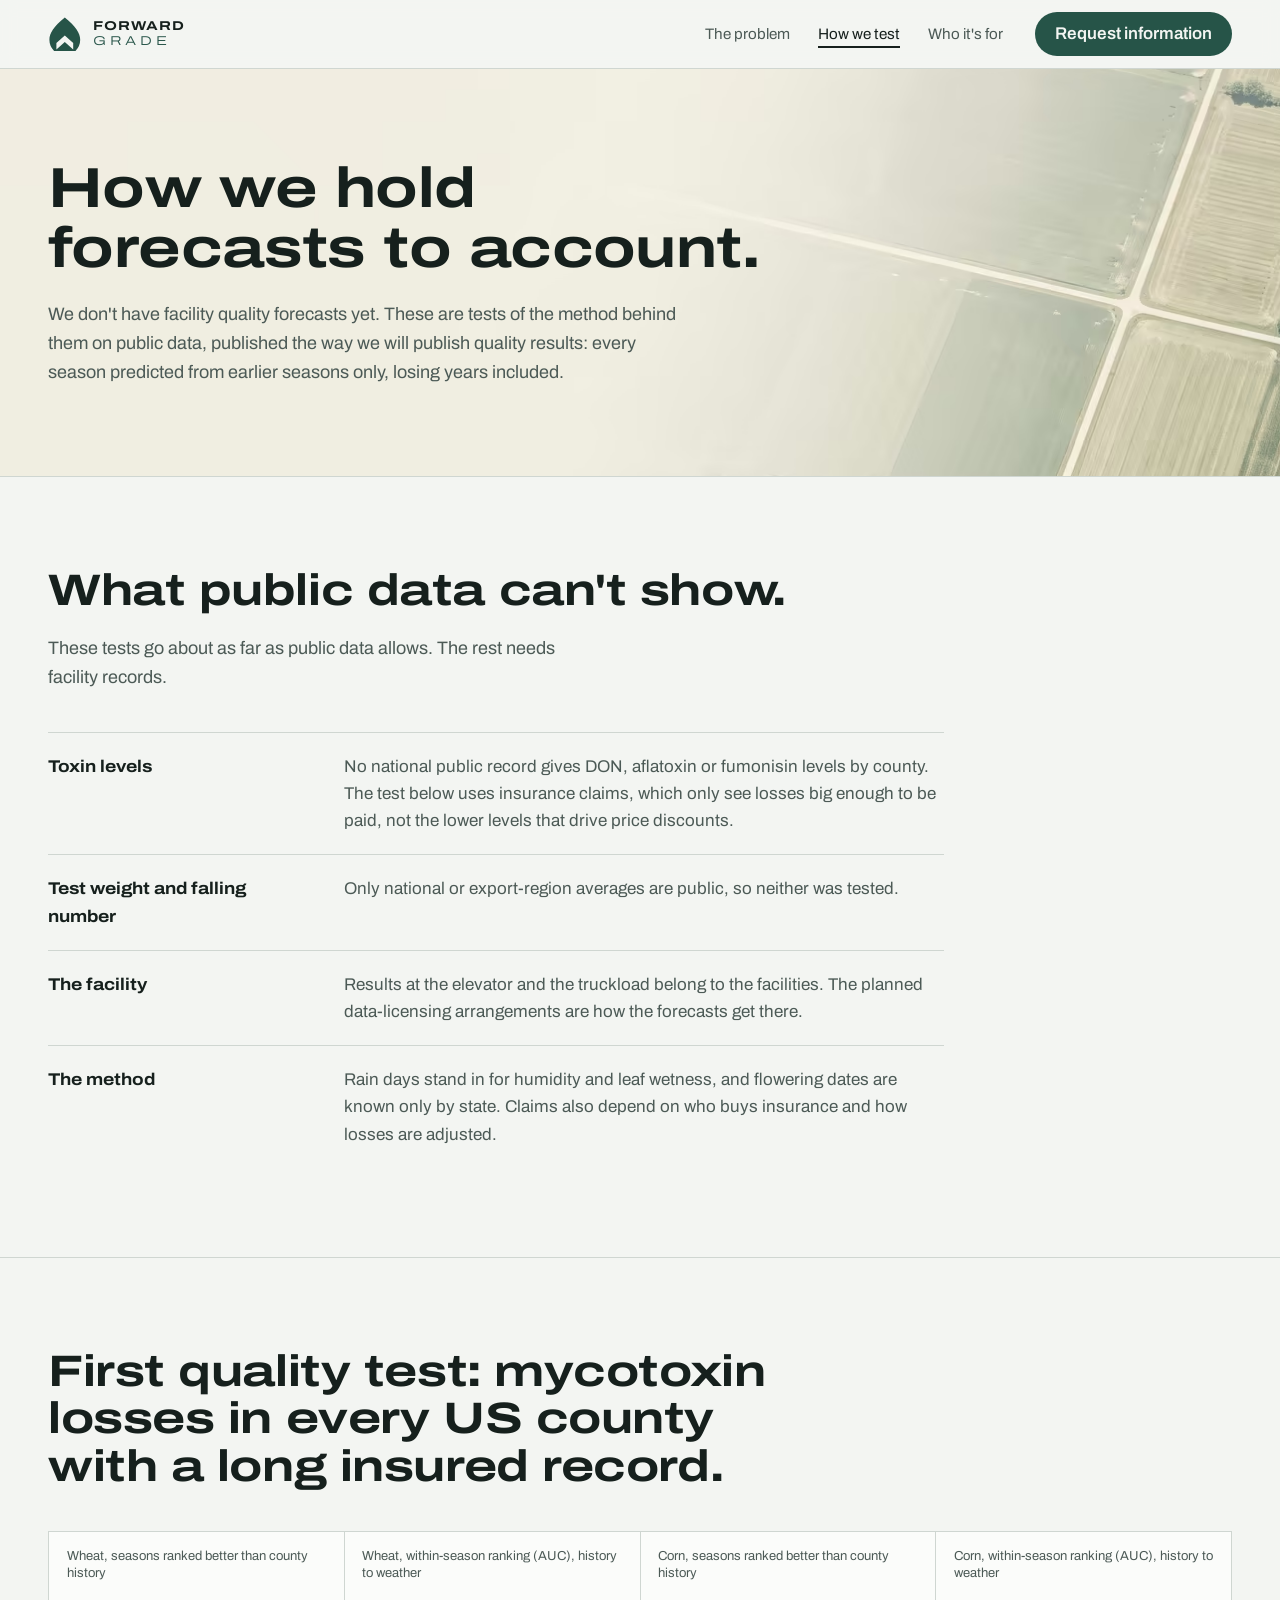
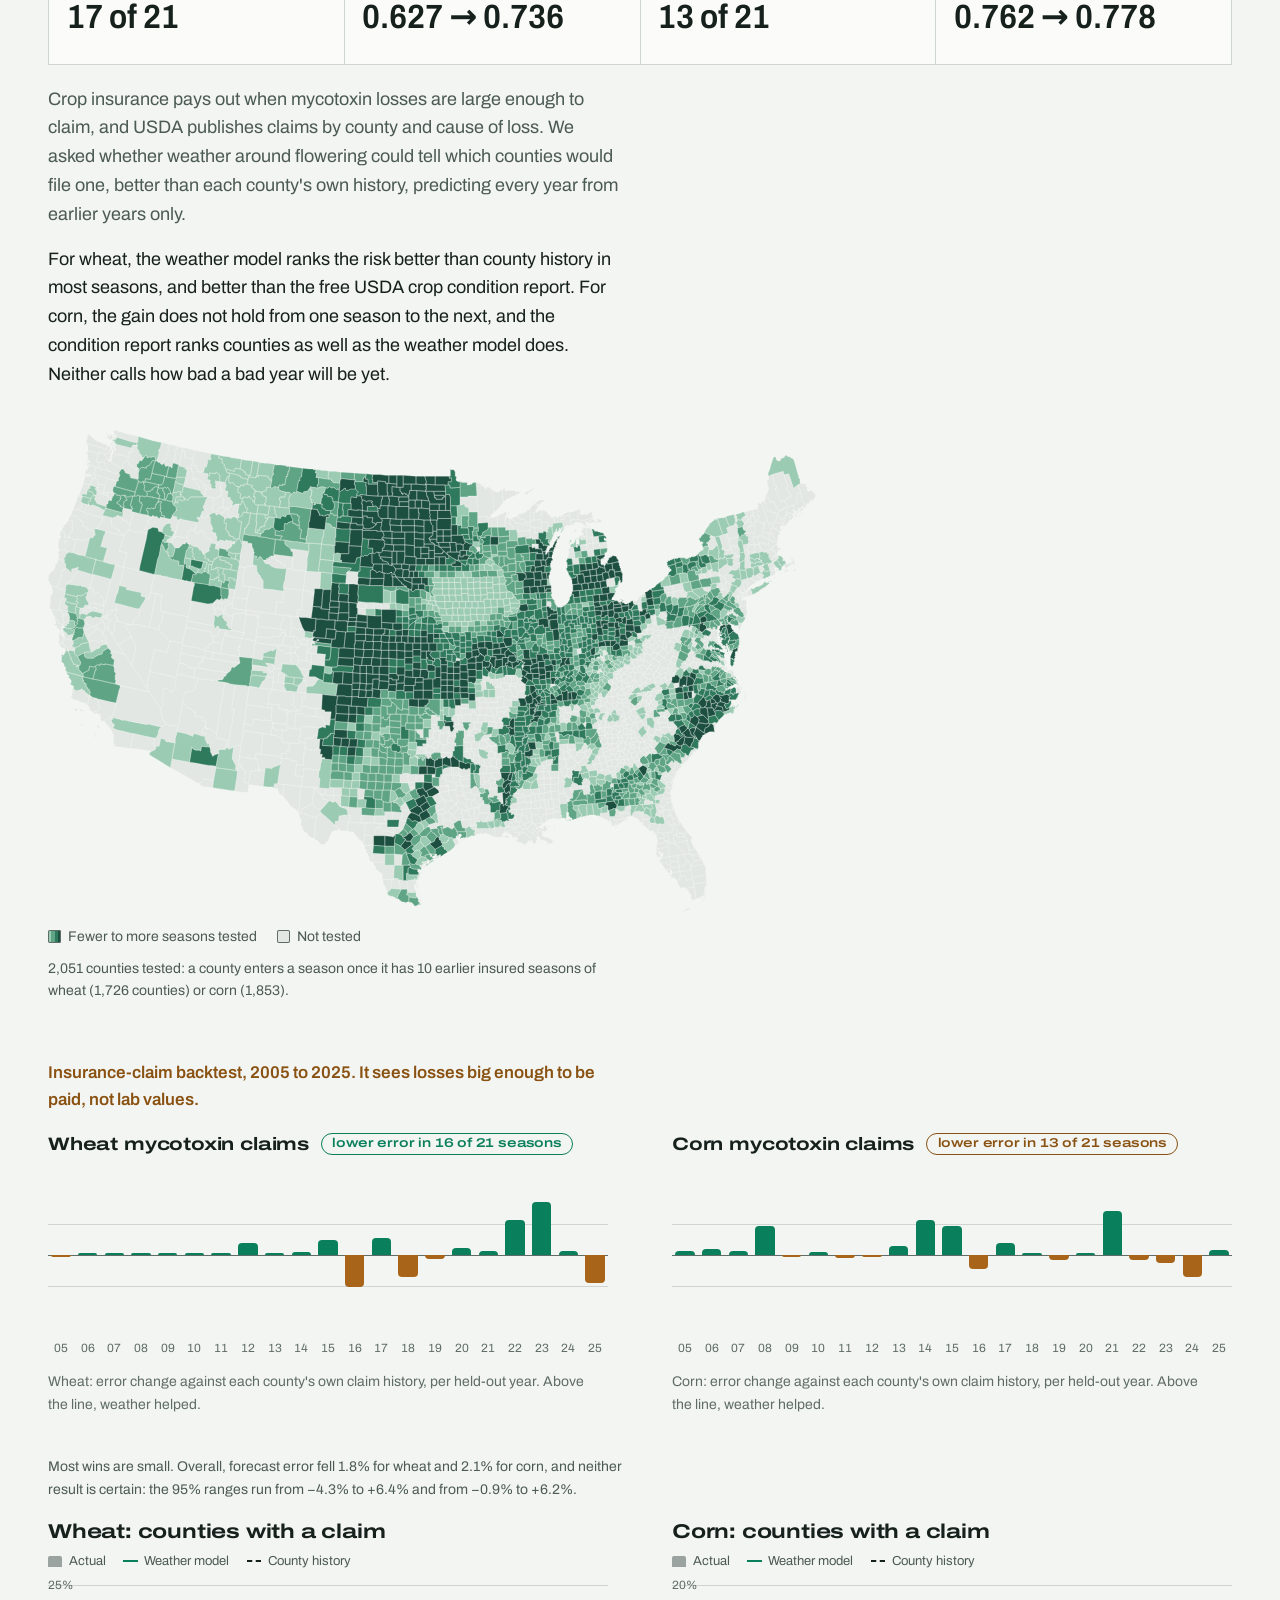
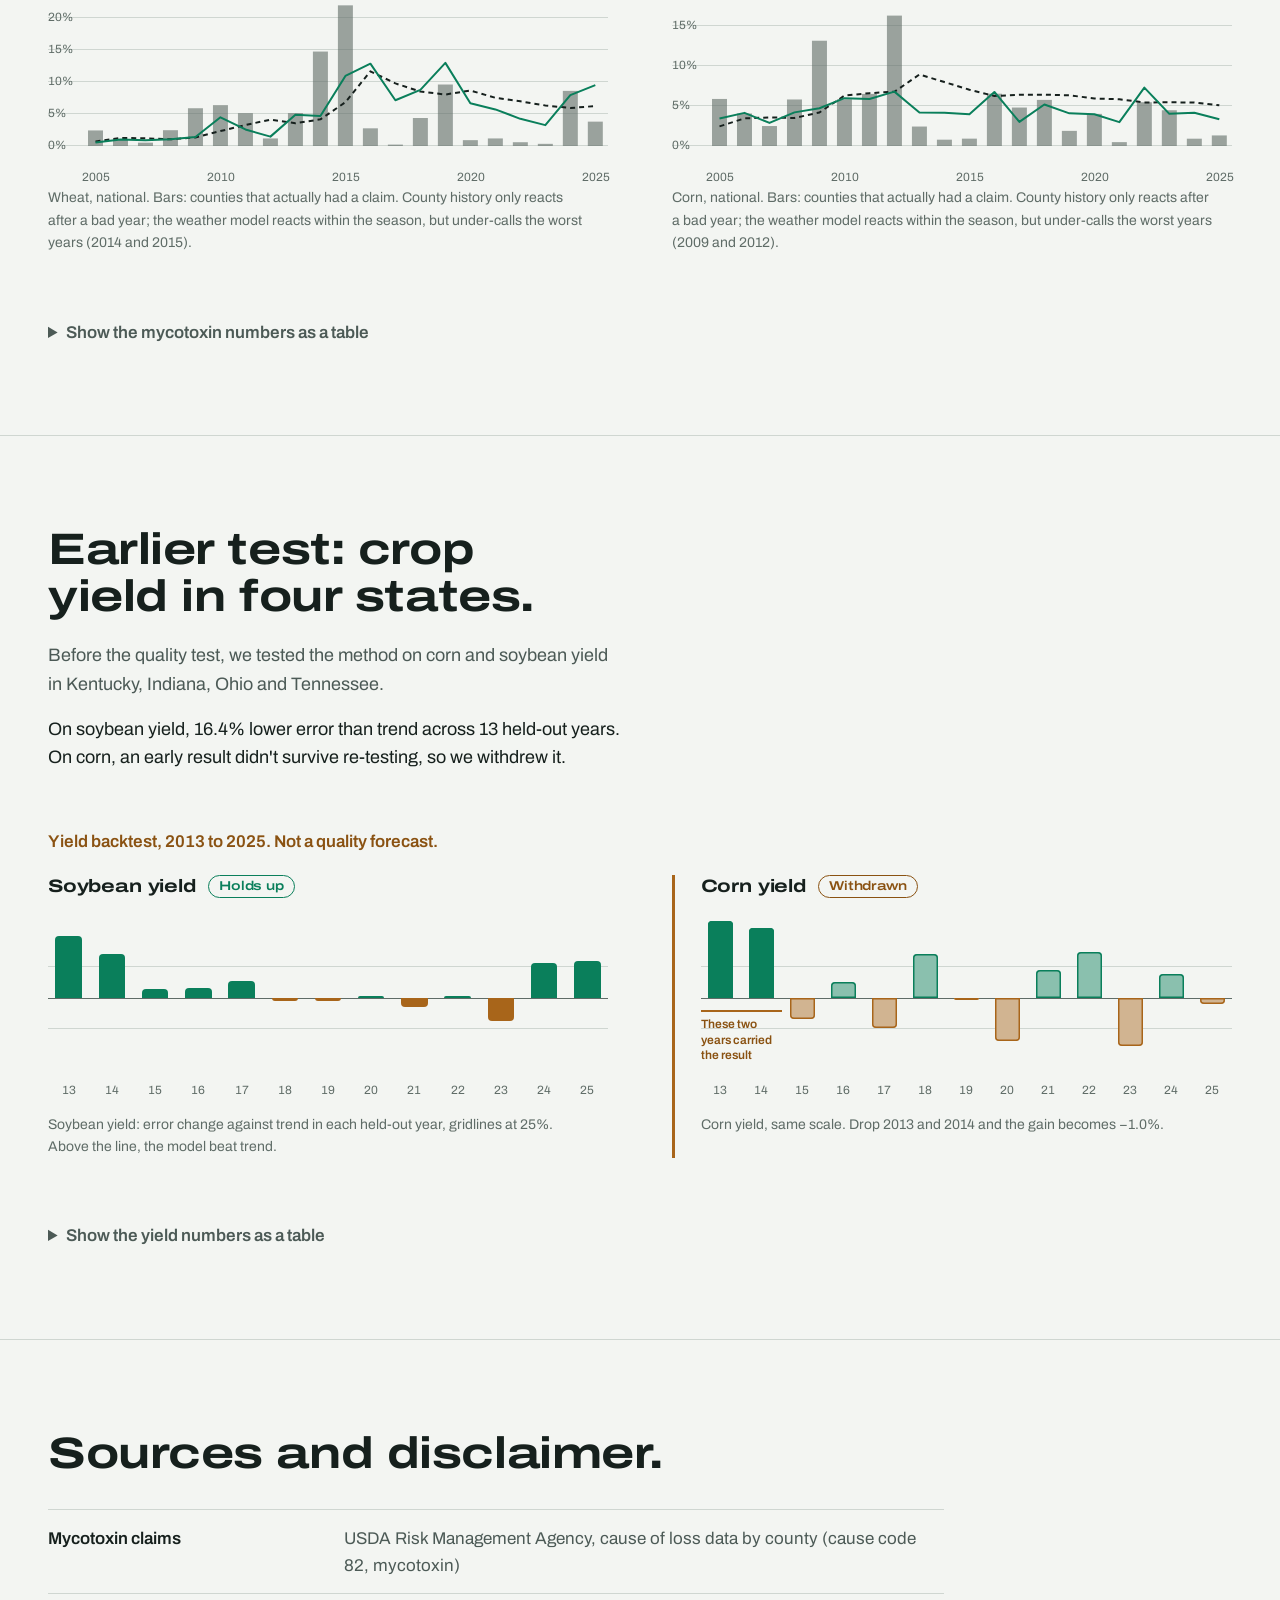
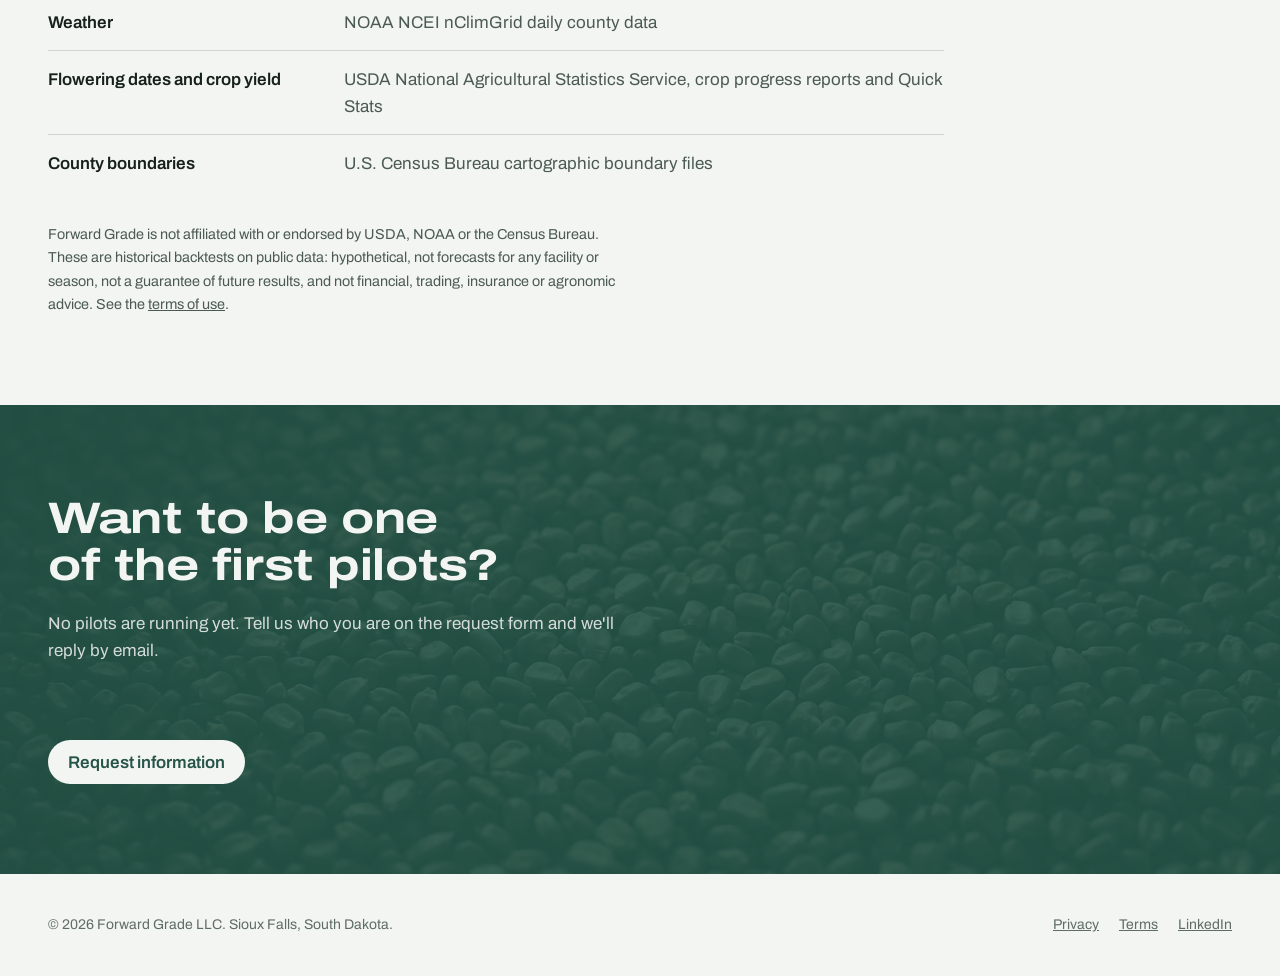
==== commit 3ae84427: "Refresh the quality section's figures from the 29 Sep backtest fixes Figures only: the quality-test " ====
--- a/method.html
+++ b/method.html
@@ -106,22 +106,22 @@
           <li class="up" style="--h:1.4" data-v="+1.4%" aria-label="2007: 1.4% lower error than county history"><span>07</span></li>
           <li class="up" style="--h:1.8" data-v="+1.8%" aria-label="2008: 1.8% lower error than county history"><span>08</span></li>
           <li class="up" style="--h:0.8" data-v="+0.8%" aria-label="2009: 0.8% lower error than county history"><span>09</span></li>
-          <li class="up" style="--h:0.3" data-v="+0.3%" aria-label="2010: 0.3% lower error than county history"><span>10</span></li>
+          <li class="up" style="--h:0.4" data-v="+0.4%" aria-label="2010: 0.4% lower error than county history"><span>10</span></li>
           <li class="up" style="--h:1.0" data-v="+1.0%" aria-label="2011: 1.0% lower error than county history"><span>11</span></li>
           <li class="up" style="--h:10.2" data-v="+10.2%" aria-label="2012: 10.2% lower error than county history"><span>12</span></li>
-          <li class="up" style="--h:0.8" data-v="+0.8%" aria-label="2013: 0.8% lower error than county history"><span>13</span></li>
+          <li class="up" style="--h:0.7" data-v="+0.7%" aria-label="2013: 0.7% lower error than county history"><span>13</span></li>
           <li class="up" style="--h:3.0" data-v="+3.0%" aria-label="2014: 3.0% lower error than county history"><span>14</span></li>
-          <li class="up" style="--h:12.2" data-v="+12.2%" aria-label="2015: 12.2% lower error than county history"><span>15</span></li>
-          <li class="down" style="--h:25.0" data-v="−25.0%" aria-label="2016: 25.0% higher error than county history"><span>16</span></li>
-          <li class="up" style="--h:14.2" data-v="+14.2%" aria-label="2017: 14.2% lower error than county history"><span>17</span></li>
-          <li class="down" style="--h:17.0" data-v="−17.0%" aria-label="2018: 17.0% higher error than county history"><span>18</span></li>
-          <li class="down" style="--h:2.8" data-v="−2.8%" aria-label="2019: 2.8% higher error than county history"><span>19</span></li>
-          <li class="up" style="--h:5.5" data-v="+5.5%" aria-label="2020: 5.5% lower error than county history"><span>20</span></li>
-          <li class="up" style="--h:3.7" data-v="+3.7%" aria-label="2021: 3.7% lower error than county history"><span>21</span></li>
+          <li class="up" style="--h:12.1" data-v="+12.1%" aria-label="2015: 12.1% lower error than county history"><span>15</span></li>
+          <li class="down" style="--h:25.3" data-v="−25.3%" aria-label="2016: 25.3% higher error than county history"><span>16</span></li>
+          <li class="up" style="--h:14.0" data-v="+14.0%" aria-label="2017: 14.0% lower error than county history"><span>17</span></li>
+          <li class="down" style="--h:17.2" data-v="−17.2%" aria-label="2018: 17.2% higher error than county history"><span>18</span></li>
+          <li class="down" style="--h:2.7" data-v="−2.7%" aria-label="2019: 2.7% higher error than county history"><span>19</span></li>
+          <li class="up" style="--h:5.6" data-v="+5.6%" aria-label="2020: 5.6% lower error than county history"><span>20</span></li>
+          <li class="up" style="--h:3.6" data-v="+3.6%" aria-label="2021: 3.6% lower error than county history"><span>21</span></li>
           <li class="up" style="--h:28.1" data-v="+28.1%" aria-label="2022: 28.1% lower error than county history"><span>22</span></li>
           <li class="up" style="--h:42.9" data-v="+42.9%" aria-label="2023: 42.9% lower error than county history"><span>23</span></li>
           <li class="up" style="--h:3.3" data-v="+3.3%" aria-label="2024: 3.3% lower error than county history"><span>24</span></li>
-          <li class="down" style="--h:21.9" data-v="−21.9%" aria-label="2025: 21.9% higher error than county history"><span>25</span></li>
+          <li class="down" style="--h:22.1" data-v="−22.1%" aria-label="2025: 22.1% higher error than county history"><span>25</span></li>
         </ol>
         <figcaption>Wheat: error change against each county's own claim history, per held-out year. Above the line, weather helped.</figcaption>
       </figure>
@@ -133,27 +133,27 @@
           <li class="up" style="--h:3.9" data-v="+3.9%" aria-label="2007: 3.9% lower error than county history"><span>07</span></li>
           <li class="up" style="--h:23.3" data-v="+23.3%" aria-label="2008: 23.3% lower error than county history"><span>08</span></li>
           <li class="down" style="--h:0.2" data-v="−0.2%" aria-label="2009: 0.2% higher error than county history"><span>09</span></li>
-          <li class="up" style="--h:3.0" data-v="+3.0%" aria-label="2010: 3.0% lower error than county history"><span>10</span></li>
-          <li class="down" style="--h:2.3" data-v="−2.3%" aria-label="2011: 2.3% higher error than county history"><span>11</span></li>
+          <li class="up" style="--h:2.9" data-v="+2.9%" aria-label="2010: 2.9% lower error than county history"><span>10</span></li>
+          <li class="down" style="--h:2.2" data-v="−2.2%" aria-label="2011: 2.2% higher error than county history"><span>11</span></li>
           <li class="down" style="--h:0.4" data-v="−0.4%" aria-label="2012: 0.4% higher error than county history"><span>12</span></li>
-          <li class="up" style="--h:8.0" data-v="+8.0%" aria-label="2013: 8.0% lower error than county history"><span>13</span></li>
-          <li class="up" style="--h:28.4" data-v="+28.4%" aria-label="2014: 28.4% lower error than county history"><span>14</span></li>
+          <li class="up" style="--h:7.8" data-v="+7.8%" aria-label="2013: 7.8% lower error than county history"><span>13</span></li>
+          <li class="up" style="--h:28.1" data-v="+28.1%" aria-label="2014: 28.1% lower error than county history"><span>14</span></li>
           <li class="up" style="--h:23.6" data-v="+23.6%" aria-label="2015: 23.6% lower error than county history"><span>15</span></li>
-          <li class="down" style="--h:11.0" data-v="−11.0%" aria-label="2016: 11.0% higher error than county history"><span>16</span></li>
+          <li class="down" style="--h:11.1" data-v="−11.1%" aria-label="2016: 11.1% higher error than county history"><span>16</span></li>
           <li class="up" style="--h:9.9" data-v="+9.9%" aria-label="2017: 9.9% lower error than county history"><span>17</span></li>
           <li class="up" style="--h:1.1" data-v="+1.1%" aria-label="2018: 1.1% lower error than county history"><span>18</span></li>
-          <li class="down" style="--h:3.6" data-v="−3.6%" aria-label="2019: 3.6% higher error than county history"><span>19</span></li>
+          <li class="down" style="--h:3.5" data-v="−3.5%" aria-label="2019: 3.5% higher error than county history"><span>19</span></li>
           <li class="up" style="--h:2.2" data-v="+2.2%" aria-label="2020: 2.2% lower error than county history"><span>20</span></li>
-          <li class="up" style="--h:35.7" data-v="+35.7%" aria-label="2021: 35.7% lower error than county history"><span>21</span></li>
+          <li class="up" style="--h:35.3" data-v="+35.3%" aria-label="2021: 35.3% lower error than county history"><span>21</span></li>
           <li class="down" style="--h:3.3" data-v="−3.3%" aria-label="2022: 3.3% higher error than county history"><span>22</span></li>
           <li class="down" style="--h:5.9" data-v="−5.9%" aria-label="2023: 5.9% higher error than county history"><span>23</span></li>
-          <li class="down" style="--h:16.7" data-v="−16.7%" aria-label="2024: 16.7% higher error than county history"><span>24</span></li>
-          <li class="up" style="--h:4.3" data-v="+4.3%" aria-label="2025: 4.3% lower error than county history"><span>25</span></li>
+          <li class="down" style="--h:17.0" data-v="−17.0%" aria-label="2024: 17.0% higher error than county history"><span>24</span></li>
+          <li class="up" style="--h:4.4" data-v="+4.4%" aria-label="2025: 4.4% lower error than county history"><span>25</span></li>
         </ol>
         <figcaption>Corn: error change against each county's own claim history, per held-out year. Above the line, weather helped.</figcaption>
       </figure>
     </div>
-    <p class="q-note">Most wins are small. Overall, forecast error fell 1.9% for wheat and 2.1% for corn, and neither result is certain: the 95% ranges run from −4.2% to +6.4% and from −0.9% to +6.2%.</p>
+    <p class="q-note">Most wins are small. Overall, forecast error fell 1.8% for wheat and 2.1% for corn, and neither result is certain: the 95% ranges run from −4.3% to +6.4% and from −0.9% to +6.2%.</p>
 
     <div class="charts">
       <figure class="lc">
@@ -161,7 +161,7 @@
         <ul class="lc-legend" aria-hidden="true"><li class="k-actual">Actual</li><li class="k-model">Weather model</li><li class="k-hist">County history</li></ul>
         <div class="lc-plot" style="--n:21">
           <span class="lc-y" aria-hidden="true" style="--v:0.00">0%</span><span class="lc-y" aria-hidden="true" style="--v:20.00">5%</span><span class="lc-y" aria-hidden="true" style="--v:40.00">10%</span><span class="lc-y" aria-hidden="true" style="--v:60.00">15%</span><span class="lc-y" aria-hidden="true" style="--v:80.00">20%</span><span class="lc-y" aria-hidden="true" style="--v:100.00">25%</span>
-          <svg viewBox="0 0 210 100" preserveAspectRatio="none" aria-hidden="true"><rect class="lc-bar" x="2" y="90.27" width="6" height="9.73"/><rect class="lc-bar" x="12" y="95.91" width="6" height="4.09"/><rect class="lc-bar" x="22" y="97.91" width="6" height="2.09"/><rect class="lc-bar" x="32" y="90.12" width="6" height="9.88"/><rect class="lc-bar" x="42" y="76.40" width="6" height="23.60"/><rect class="lc-bar" x="52" y="74.46" width="6" height="25.54"/><rect class="lc-bar" x="62" y="79.47" width="6" height="20.53"/><rect class="lc-bar" x="72" y="95.27" width="6" height="4.73"/><rect class="lc-bar" x="82" y="79.43" width="6" height="20.57"/><rect class="lc-bar" x="92" y="40.97" width="6" height="59.03"/><rect class="lc-bar" x="102" y="12.09" width="6" height="87.91"/><rect class="lc-bar" x="112" y="88.95" width="6" height="11.05"/><rect class="lc-bar" x="122" y="99.11" width="6" height="0.89"/><rect class="lc-bar" x="132" y="82.50" width="6" height="17.50"/><rect class="lc-bar" x="142" y="61.57" width="6" height="38.43"/><rect class="lc-bar" x="152" y="96.35" width="6" height="3.65"/><rect class="lc-bar" x="162" y="95.27" width="6" height="4.73"/><rect class="lc-bar" x="172" y="97.63" width="6" height="2.37"/><rect class="lc-bar" x="182" y="98.65" width="6" height="1.35"/><rect class="lc-bar" x="192" y="65.55" width="6" height="34.45"/><rect class="lc-bar" x="202" y="84.77" width="6" height="15.23"/><polyline class="lc-hist" points="5,97.11 15,94.95 25,95.22 35,95.80 45,94.67 55,90.67 65,86.89 75,83.52 85,85.77 95,83.36 105,72.64 115,53.33 125,60.88 135,65.98 145,67.84 155,65.32 165,69.88 175,72.08 185,74.67 195,76.25 205,75.05"/><polyline class="lc-model" points="5,97.82 15,95.91 25,96.35 35,95.84 45,94.34 55,81.94 65,89.69 75,94.16 85,80.48 95,81.26 105,56.08 115,48.64 125,71.45 135,64.99 145,48.05 155,73.32 165,77.19 175,83.02 185,86.96 195,68.22 205,62.05"/><rect class="lc-hit" x="0" y="0" width="10" height="100"><title>2005: actual 2.4%, weather model 0.5%, county history 0.7%</title></rect><rect class="lc-hit" x="10" y="0" width="10" height="100"><title>2006: actual 1.0%, weather model 1.0%, county history 1.2%</title></rect><rect class="lc-hit" x="20" y="0" width="10" height="100"><title>2007: actual 0.5%, weather model 0.9%, county history 1.1%</title></rect><rect class="lc-hit" x="30" y="0" width="10" height="100"><title>2008: actual 2.4%, weather model 1.0%, county history 1.0%</title></rect><rect class="lc-hit" x="40" y="0" width="10" height="100"><title>2009: actual 5.9%, weather model 1.4%, county history 1.3%</title></rect><rect class="lc-hit" x="50" y="0" width="10" height="100"><title>2010: actual 6.3%, weather model 4.5%, county history 2.3%</title></rect><rect class="lc-hit" x="60" y="0" width="10" height="100"><title>2011: actual 5.1%, weather model 2.5%, county history 3.2%</title></rect><rect class="lc-hit" x="70" y="0" width="10" height="100"><title>2012: actual 1.1%, weather model 1.4%, county history 4.1%</title></rect><rect class="lc-hit" x="80" y="0" width="10" height="100"><title>2013: actual 5.1%, weather model 4.8%, county history 3.5%</title></rect><rect class="lc-hit" x="90" y="0" width="10" height="100"><title>2014: actual 14.7%, weather model 4.6%, county history 4.1%</title></rect><rect class="lc-hit" x="100" y="0" width="10" height="100"><title>2015: actual 21.9%, weather model 10.9%, county history 6.8%</title></rect><rect class="lc-hit" x="110" y="0" width="10" height="100"><title>2016: actual 2.7%, weather model 12.8%, county history 11.6%</title></rect><rect class="lc-hit" x="120" y="0" width="10" height="100"><title>2017: actual 0.2%, weather model 7.1%, county history 9.7%</title></rect><rect class="lc-hit" x="130" y="0" width="10" height="100"><title>2018: actual 4.3%, weather model 8.7%, county history 8.5%</title></rect><rect class="lc-hit" x="140" y="0" width="10" height="100"><title>2019: actual 9.6%, weather model 12.9%, county history 8.0%</title></rect><rect class="lc-hit" x="150" y="0" width="10" height="100"><title>2020: actual 0.9%, weather model 6.6%, county history 8.6%</title></rect><rect class="lc-hit" x="160" y="0" width="10" height="100"><title>2021: actual 1.1%, weather model 5.7%, county history 7.5%</title></rect><rect class="lc-hit" x="170" y="0" width="10" height="100"><title>2022: actual 0.5%, weather model 4.2%, county history 6.9%</title></rect><rect class="lc-hit" x="180" y="0" width="10" height="100"><title>2023: actual 0.3%, weather model 3.2%, county history 6.3%</title></rect><rect class="lc-hit" x="190" y="0" width="10" height="100"><title>2024: actual 8.6%, weather model 7.9%, county history 5.9%</title></rect><rect class="lc-hit" x="200" y="0" width="10" height="100"><title>2025: actual 3.8%, weather model 9.4%, county history 6.2%</title></rect></svg>
+          <svg viewBox="0 0 210 100" preserveAspectRatio="none" aria-hidden="true"><rect class="lc-bar" x="2" y="90.27" width="6" height="9.73"/><rect class="lc-bar" x="12" y="95.91" width="6" height="4.09"/><rect class="lc-bar" x="22" y="97.91" width="6" height="2.09"/><rect class="lc-bar" x="32" y="90.12" width="6" height="9.88"/><rect class="lc-bar" x="42" y="76.40" width="6" height="23.60"/><rect class="lc-bar" x="52" y="74.46" width="6" height="25.54"/><rect class="lc-bar" x="62" y="79.47" width="6" height="20.53"/><rect class="lc-bar" x="72" y="95.27" width="6" height="4.73"/><rect class="lc-bar" x="82" y="79.43" width="6" height="20.57"/><rect class="lc-bar" x="92" y="40.97" width="6" height="59.03"/><rect class="lc-bar" x="102" y="12.09" width="6" height="87.91"/><rect class="lc-bar" x="112" y="88.95" width="6" height="11.05"/><rect class="lc-bar" x="122" y="99.11" width="6" height="0.89"/><rect class="lc-bar" x="132" y="82.50" width="6" height="17.50"/><rect class="lc-bar" x="142" y="61.57" width="6" height="38.43"/><rect class="lc-bar" x="152" y="96.35" width="6" height="3.65"/><rect class="lc-bar" x="162" y="95.27" width="6" height="4.73"/><rect class="lc-bar" x="172" y="97.63" width="6" height="2.37"/><rect class="lc-bar" x="182" y="98.65" width="6" height="1.35"/><rect class="lc-bar" x="192" y="65.55" width="6" height="34.45"/><rect class="lc-bar" x="202" y="84.77" width="6" height="15.23"/><polyline class="lc-hist" points="5,97.12 15,94.94 25,95.22 35,95.81 45,94.67 55,90.67 65,86.89 75,83.51 85,85.76 95,83.35 105,72.63 115,53.33 125,60.88 135,65.97 145,67.84 155,65.31 165,69.88 175,72.08 185,74.67 195,76.25 205,75.04"/><polyline class="lc-model" points="5,97.82 15,95.93 25,96.35 35,95.84 45,94.35 55,82.05 65,89.67 75,94.14 85,80.46 95,81.24 105,56.21 115,48.54 125,71.42 135,64.92 145,48.06 155,73.34 165,77.14 175,83.02 185,86.96 195,68.18 205,61.98"/><rect class="lc-hit" x="0" y="0" width="10" height="100"><title>2005: actual 2.4%, weather model 0.5%, county history 0.7%</title></rect><rect class="lc-hit" x="10" y="0" width="10" height="100"><title>2006: actual 1.0%, weather model 1.0%, county history 1.2%</title></rect><rect class="lc-hit" x="20" y="0" width="10" height="100"><title>2007: actual 0.5%, weather model 0.9%, county history 1.1%</title></rect><rect class="lc-hit" x="30" y="0" width="10" height="100"><title>2008: actual 2.4%, weather model 1.0%, county history 1.0%</title></rect><rect class="lc-hit" x="40" y="0" width="10" height="100"><title>2009: actual 5.9%, weather model 1.4%, county history 1.3%</title></rect><rect class="lc-hit" x="50" y="0" width="10" height="100"><title>2010: actual 6.3%, weather model 4.4%, county history 2.3%</title></rect><rect class="lc-hit" x="60" y="0" width="10" height="100"><title>2011: actual 5.1%, weather model 2.5%, county history 3.2%</title></rect><rect class="lc-hit" x="70" y="0" width="10" height="100"><title>2012: actual 1.1%, weather model 1.4%, county history 4.1%</title></rect><rect class="lc-hit" x="80" y="0" width="10" height="100"><title>2013: actual 5.1%, weather model 4.8%, county history 3.5%</title></rect><rect class="lc-hit" x="90" y="0" width="10" height="100"><title>2014: actual 14.7%, weather model 4.6%, county history 4.1%</title></rect><rect class="lc-hit" x="100" y="0" width="10" height="100"><title>2015: actual 21.9%, weather model 10.9%, county history 6.8%</title></rect><rect class="lc-hit" x="110" y="0" width="10" height="100"><title>2016: actual 2.7%, weather model 12.8%, county history 11.6%</title></rect><rect class="lc-hit" x="120" y="0" width="10" height="100"><title>2017: actual 0.2%, weather model 7.1%, county history 9.7%</title></rect><rect class="lc-hit" x="130" y="0" width="10" height="100"><title>2018: actual 4.3%, weather model 8.7%, county history 8.5%</title></rect><rect class="lc-hit" x="140" y="0" width="10" height="100"><title>2019: actual 9.6%, weather model 12.9%, county history 8.0%</title></rect><rect class="lc-hit" x="150" y="0" width="10" height="100"><title>2020: actual 0.9%, weather model 6.6%, county history 8.6%</title></rect><rect class="lc-hit" x="160" y="0" width="10" height="100"><title>2021: actual 1.1%, weather model 5.7%, county history 7.5%</title></rect><rect class="lc-hit" x="170" y="0" width="10" height="100"><title>2022: actual 0.5%, weather model 4.2%, county history 6.9%</title></rect><rect class="lc-hit" x="180" y="0" width="10" height="100"><title>2023: actual 0.3%, weather model 3.2%, county history 6.3%</title></rect><rect class="lc-hit" x="190" y="0" width="10" height="100"><title>2024: actual 8.6%, weather model 7.9%, county history 5.9%</title></rect><rect class="lc-hit" x="200" y="0" width="10" height="100"><title>2025: actual 3.8%, weather model 9.5%, county history 6.2%</title></rect></svg>
           <ol class="lc-x" aria-hidden="true"><li style="--i:0">2005</li><li style="--i:5">2010</li><li style="--i:10">2015</li><li style="--i:15">2020</li><li style="--i:20">2025</li></ol>
         </div>
         <figcaption>Wheat, national. Bars: counties that actually had a claim. County history only reacts after a bad year; the weather model reacts within the season, but under-calls the worst years (2014 and 2015).</figcaption>
@@ -171,7 +171,7 @@
         <ul class="lc-legend" aria-hidden="true"><li class="k-actual">Actual</li><li class="k-model">Weather model</li><li class="k-hist">County history</li></ul>
         <div class="lc-plot" style="--n:21">
           <span class="lc-y" aria-hidden="true" style="--v:0.00">0%</span><span class="lc-y" aria-hidden="true" style="--v:25.00">5%</span><span class="lc-y" aria-hidden="true" style="--v:50.00">10%</span><span class="lc-y" aria-hidden="true" style="--v:75.00">15%</span><span class="lc-y" aria-hidden="true" style="--v:100.00">20%</span>
-          <svg viewBox="0 0 210 100" preserveAspectRatio="none" aria-hidden="true"><rect class="lc-bar" x="2" y="70.59" width="6" height="29.41"/><rect class="lc-bar" x="12" y="79.68" width="6" height="20.32"/><rect class="lc-bar" x="22" y="87.52" width="6" height="12.48"/><rect class="lc-bar" x="32" y="70.92" width="6" height="29.08"/><rect class="lc-bar" x="42" y="34.21" width="6" height="65.79"/><rect class="lc-bar" x="52" y="70.80" width="6" height="29.20"/><rect class="lc-bar" x="62" y="67.43" width="6" height="32.57"/><rect class="lc-bar" x="72" y="18.50" width="6" height="81.50"/><rect class="lc-bar" x="82" y="87.83" width="6" height="12.17"/><rect class="lc-bar" x="92" y="96.05" width="6" height="3.95"/><rect class="lc-bar" x="102" y="95.40" width="6" height="4.60"/><rect class="lc-bar" x="112" y="67.31" width="6" height="32.69"/><rect class="lc-bar" x="122" y="75.96" width="6" height="24.04"/><rect class="lc-bar" x="132" y="71.18" width="6" height="28.82"/><rect class="lc-bar" x="142" y="90.54" width="6" height="9.46"/><rect class="lc-bar" x="152" y="79.92" width="6" height="20.08"/><rect class="lc-bar" x="162" y="97.58" width="6" height="2.42"/><rect class="lc-bar" x="172" y="72.64" width="6" height="27.36"/><rect class="lc-bar" x="182" y="77.64" width="6" height="22.36"/><rect class="lc-bar" x="192" y="95.43" width="6" height="4.57"/><rect class="lc-bar" x="202" y="93.39" width="6" height="6.61"/><polyline class="lc-hist" points="5,87.75 15,82.75 25,82.11 35,82.50 45,79.03 55,68.53 65,66.98 75,66.06 85,55.32 95,60.04 105,64.83 115,68.72 125,68.01 135,67.98 145,68.32 155,70.29 165,70.79 175,72.75 185,72.69 195,72.74 205,74.55"/><polyline class="lc-model" points="5,82.83 15,79.32 25,85.62 35,79.01 45,76.41 55,69.98 65,70.60 75,66.04 85,79.19 95,79.37 105,80.17 115,66.11 125,84.98 135,74.02 145,79.59 155,80.18 165,85.20 175,63.46 185,79.83 195,79.16 205,83.21"/><rect class="lc-hit" x="0" y="0" width="10" height="100"><title>2005: actual 5.8%, weather model 3.4%, county history 2.4%</title></rect><rect class="lc-hit" x="10" y="0" width="10" height="100"><title>2006: actual 4.0%, weather model 4.1%, county history 3.4%</title></rect><rect class="lc-hit" x="20" y="0" width="10" height="100"><title>2007: actual 2.4%, weather model 2.8%, county history 3.5%</title></rect><rect class="lc-hit" x="30" y="0" width="10" height="100"><title>2008: actual 5.8%, weather model 4.1%, county history 3.5%</title></rect><rect class="lc-hit" x="40" y="0" width="10" height="100"><title>2009: actual 13.1%, weather model 4.7%, county history 4.1%</title></rect><rect class="lc-hit" x="50" y="0" width="10" height="100"><title>2010: actual 5.8%, weather model 6.0%, county history 6.2%</title></rect><rect class="lc-hit" x="60" y="0" width="10" height="100"><title>2011: actual 6.5%, weather model 5.8%, county history 6.6%</title></rect><rect class="lc-hit" x="70" y="0" width="10" height="100"><title>2012: actual 16.3%, weather model 6.7%, county history 6.7%</title></rect><rect class="lc-hit" x="80" y="0" width="10" height="100"><title>2013: actual 2.4%, weather model 4.1%, county history 8.9%</title></rect><rect class="lc-hit" x="90" y="0" width="10" height="100"><title>2014: actual 0.7%, weather model 4.1%, county history 7.9%</title></rect><rect class="lc-hit" x="100" y="0" width="10" height="100"><title>2015: actual 0.9%, weather model 3.9%, county history 7.0%</title></rect><rect class="lc-hit" x="110" y="0" width="10" height="100"><title>2016: actual 6.5%, weather model 6.7%, county history 6.2%</title></rect><rect class="lc-hit" x="120" y="0" width="10" height="100"><title>2017: actual 4.8%, weather model 3.0%, county history 6.3%</title></rect><rect class="lc-hit" x="130" y="0" width="10" height="100"><title>2018: actual 5.7%, weather model 5.1%, county history 6.4%</title></rect><rect class="lc-hit" x="140" y="0" width="10" height="100"><title>2019: actual 1.8%, weather model 4.0%, county history 6.3%</title></rect><rect class="lc-hit" x="150" y="0" width="10" height="100"><title>2020: actual 4.0%, weather model 3.9%, county history 5.9%</title></rect><rect class="lc-hit" x="160" y="0" width="10" height="100"><title>2021: actual 0.4%, weather model 2.9%, county history 5.8%</title></rect><rect class="lc-hit" x="170" y="0" width="10" height="100"><title>2022: actual 5.4%, weather model 7.3%, county history 5.4%</title></rect><rect class="lc-hit" x="180" y="0" width="10" height="100"><title>2023: actual 4.4%, weather model 4.0%, county history 5.4%</title></rect><rect class="lc-hit" x="190" y="0" width="10" height="100"><title>2024: actual 0.9%, weather model 4.1%, county history 5.4%</title></rect><rect class="lc-hit" x="200" y="0" width="10" height="100"><title>2025: actual 1.3%, weather model 3.3%, county history 5.0%</title></rect></svg>
+          <svg viewBox="0 0 210 100" preserveAspectRatio="none" aria-hidden="true"><rect class="lc-bar" x="2" y="70.59" width="6" height="29.41"/><rect class="lc-bar" x="12" y="79.68" width="6" height="20.32"/><rect class="lc-bar" x="22" y="87.52" width="6" height="12.48"/><rect class="lc-bar" x="32" y="70.92" width="6" height="29.08"/><rect class="lc-bar" x="42" y="34.21" width="6" height="65.79"/><rect class="lc-bar" x="52" y="70.80" width="6" height="29.20"/><rect class="lc-bar" x="62" y="67.43" width="6" height="32.57"/><rect class="lc-bar" x="72" y="18.50" width="6" height="81.50"/><rect class="lc-bar" x="82" y="87.83" width="6" height="12.17"/><rect class="lc-bar" x="92" y="96.05" width="6" height="3.95"/><rect class="lc-bar" x="102" y="95.40" width="6" height="4.60"/><rect class="lc-bar" x="112" y="67.31" width="6" height="32.69"/><rect class="lc-bar" x="122" y="75.96" width="6" height="24.04"/><rect class="lc-bar" x="132" y="71.18" width="6" height="28.82"/><rect class="lc-bar" x="142" y="90.54" width="6" height="9.46"/><rect class="lc-bar" x="152" y="79.92" width="6" height="20.08"/><rect class="lc-bar" x="162" y="97.58" width="6" height="2.42"/><rect class="lc-bar" x="172" y="72.64" width="6" height="27.36"/><rect class="lc-bar" x="182" y="77.64" width="6" height="22.36"/><rect class="lc-bar" x="192" y="95.43" width="6" height="4.57"/><rect class="lc-bar" x="202" y="93.39" width="6" height="6.61"/><polyline class="lc-hist" points="5,87.75 15,82.75 25,82.12 35,82.50 45,79.04 55,68.53 65,66.98 75,66.08 85,55.32 95,60.04 105,64.83 115,68.72 125,68.00 135,67.94 145,68.32 155,70.29 165,70.79 175,72.76 185,72.70 195,72.81 205,74.54"/><polyline class="lc-model" points="5,82.83 15,79.29 25,85.59 35,78.99 45,76.42 55,70.09 65,70.66 75,66.01 85,79.13 95,79.27 105,80.10 115,66.22 125,84.93 135,74.03 145,79.60 155,80.14 165,85.10 175,63.53 185,79.91 195,79.25 205,83.23"/><rect class="lc-hit" x="0" y="0" width="10" height="100"><title>2005: actual 5.8%, weather model 3.4%, county history 2.4%</title></rect><rect class="lc-hit" x="10" y="0" width="10" height="100"><title>2006: actual 4.0%, weather model 4.1%, county history 3.4%</title></rect><rect class="lc-hit" x="20" y="0" width="10" height="100"><title>2007: actual 2.4%, weather model 2.8%, county history 3.5%</title></rect><rect class="lc-hit" x="30" y="0" width="10" height="100"><title>2008: actual 5.8%, weather model 4.2%, county history 3.5%</title></rect><rect class="lc-hit" x="40" y="0" width="10" height="100"><title>2009: actual 13.1%, weather model 4.7%, county history 4.1%</title></rect><rect class="lc-hit" x="50" y="0" width="10" height="100"><title>2010: actual 5.8%, weather model 5.9%, county history 6.2%</title></rect><rect class="lc-hit" x="60" y="0" width="10" height="100"><title>2011: actual 6.5%, weather model 5.8%, county history 6.6%</title></rect><rect class="lc-hit" x="70" y="0" width="10" height="100"><title>2012: actual 16.3%, weather model 6.7%, county history 6.7%</title></rect><rect class="lc-hit" x="80" y="0" width="10" height="100"><title>2013: actual 2.4%, weather model 4.1%, county history 8.9%</title></rect><rect class="lc-hit" x="90" y="0" width="10" height="100"><title>2014: actual 0.7%, weather model 4.1%, county history 7.9%</title></rect><rect class="lc-hit" x="100" y="0" width="10" height="100"><title>2015: actual 0.9%, weather model 3.9%, county history 7.0%</title></rect><rect class="lc-hit" x="110" y="0" width="10" height="100"><title>2016: actual 6.5%, weather model 6.7%, county history 6.2%</title></rect><rect class="lc-hit" x="120" y="0" width="10" height="100"><title>2017: actual 4.8%, weather model 3.0%, county history 6.3%</title></rect><rect class="lc-hit" x="130" y="0" width="10" height="100"><title>2018: actual 5.7%, weather model 5.1%, county history 6.4%</title></rect><rect class="lc-hit" x="140" y="0" width="10" height="100"><title>2019: actual 1.8%, weather model 4.0%, county history 6.3%</title></rect><rect class="lc-hit" x="150" y="0" width="10" height="100"><title>2020: actual 4.0%, weather model 3.9%, county history 5.9%</title></rect><rect class="lc-hit" x="160" y="0" width="10" height="100"><title>2021: actual 0.4%, weather model 2.9%, county history 5.8%</title></rect><rect class="lc-hit" x="170" y="0" width="10" height="100"><title>2022: actual 5.4%, weather model 7.2%, county history 5.4%</title></rect><rect class="lc-hit" x="180" y="0" width="10" height="100"><title>2023: actual 4.4%, weather model 4.0%, county history 5.4%</title></rect><rect class="lc-hit" x="190" y="0" width="10" height="100"><title>2024: actual 0.9%, weather model 4.1%, county history 5.4%</title></rect><rect class="lc-hit" x="200" y="0" width="10" height="100"><title>2025: actual 1.3%, weather model 3.3%, county history 5.0%</title></rect></svg>
           <ol class="lc-x" aria-hidden="true"><li style="--i:0">2005</li><li style="--i:5">2010</li><li style="--i:10">2015</li><li style="--i:15">2020</li><li style="--i:20">2025</li></ol>
         </div>
         <figcaption>Corn, national. Bars: counties that actually had a claim. County history only reacts after a bad year; the weather model reacts within the season, but under-calls the worst years (2009 and 2012).</figcaption>
@@ -187,25 +187,25 @@
           <tr><th scope="row">2005</th><td>−0.8%</td><td>2.4%</td><td>0.5%</td><td>0.7%</td><td>+3.4%</td><td>5.8%</td><td>3.4%</td><td>2.4%</td></tr>
           <tr><th scope="row">2006</th><td>+0.0%</td><td>1.0%</td><td>1.0%</td><td>1.2%</td><td>+5.5%</td><td>4.0%</td><td>4.1%</td><td>3.4%</td></tr>
           <tr><th scope="row">2007</th><td>+1.4%</td><td>0.5%</td><td>0.9%</td><td>1.1%</td><td>+3.9%</td><td>2.4%</td><td>2.8%</td><td>3.5%</td></tr>
-          <tr><th scope="row">2008</th><td>+1.8%</td><td>2.4%</td><td>1.0%</td><td>1.0%</td><td>+23.3%</td><td>5.8%</td><td>4.1%</td><td>3.5%</td></tr>
+          <tr><th scope="row">2008</th><td>+1.8%</td><td>2.4%</td><td>1.0%</td><td>1.0%</td><td>+23.3%</td><td>5.8%</td><td>4.2%</td><td>3.5%</td></tr>
           <tr><th scope="row">2009</th><td>+0.8%</td><td>5.9%</td><td>1.4%</td><td>1.3%</td><td>−0.2%</td><td>13.1%</td><td>4.7%</td><td>4.1%</td></tr>
-          <tr><th scope="row">2010</th><td>+0.3%</td><td>6.3%</td><td>4.5%</td><td>2.3%</td><td>+3.0%</td><td>5.8%</td><td>6.0%</td><td>6.2%</td></tr>
-          <tr><th scope="row">2011</th><td>+1.0%</td><td>5.1%</td><td>2.5%</td><td>3.2%</td><td>−2.3%</td><td>6.5%</td><td>5.8%</td><td>6.6%</td></tr>
+          <tr><th scope="row">2010</th><td>+0.4%</td><td>6.3%</td><td>4.4%</td><td>2.3%</td><td>+2.9%</td><td>5.8%</td><td>5.9%</td><td>6.2%</td></tr>
+          <tr><th scope="row">2011</th><td>+1.0%</td><td>5.1%</td><td>2.5%</td><td>3.2%</td><td>−2.2%</td><td>6.5%</td><td>5.8%</td><td>6.6%</td></tr>
           <tr><th scope="row">2012</th><td>+10.2%</td><td>1.1%</td><td>1.4%</td><td>4.1%</td><td>−0.4%</td><td>16.3%</td><td>6.7%</td><td>6.7%</td></tr>
-          <tr><th scope="row">2013</th><td>+0.8%</td><td>5.1%</td><td>4.8%</td><td>3.5%</td><td>+8.0%</td><td>2.4%</td><td>4.1%</td><td>8.9%</td></tr>
-          <tr><th scope="row">2014</th><td>+3.0%</td><td>14.7%</td><td>4.6%</td><td>4.1%</td><td>+28.4%</td><td>0.7%</td><td>4.1%</td><td>7.9%</td></tr>
-          <tr><th scope="row">2015</th><td>+12.2%</td><td>21.9%</td><td>10.9%</td><td>6.8%</td><td>+23.6%</td><td>0.9%</td><td>3.9%</td><td>7.0%</td></tr>
-          <tr><th scope="row">2016</th><td>−25.0%</td><td>2.7%</td><td>12.8%</td><td>11.6%</td><td>−11.0%</td><td>6.5%</td><td>6.7%</td><td>6.2%</td></tr>
-          <tr><th scope="row">2017</th><td>+14.2%</td><td>0.2%</td><td>7.1%</td><td>9.7%</td><td>+9.9%</td><td>4.8%</td><td>3.0%</td><td>6.3%</td></tr>
-          <tr><th scope="row">2018</th><td>−17.0%</td><td>4.3%</td><td>8.7%</td><td>8.5%</td><td>+1.1%</td><td>5.7%</td><td>5.1%</td><td>6.4%</td></tr>
-          <tr><th scope="row">2019</th><td>−2.8%</td><td>9.6%</td><td>12.9%</td><td>8.0%</td><td>−3.6%</td><td>1.8%</td><td>4.0%</td><td>6.3%</td></tr>
-          <tr><th scope="row">2020</th><td>+5.5%</td><td>0.9%</td><td>6.6%</td><td>8.6%</td><td>+2.2%</td><td>4.0%</td><td>3.9%</td><td>5.9%</td></tr>
-          <tr><th scope="row">2021</th><td>+3.7%</td><td>1.1%</td><td>5.7%</td><td>7.5%</td><td>+35.7%</td><td>0.4%</td><td>2.9%</td><td>5.8%</td></tr>
-          <tr><th scope="row">2022</th><td>+28.1%</td><td>0.5%</td><td>4.2%</td><td>6.9%</td><td>−3.3%</td><td>5.4%</td><td>7.3%</td><td>5.4%</td></tr>
+          <tr><th scope="row">2013</th><td>+0.7%</td><td>5.1%</td><td>4.8%</td><td>3.5%</td><td>+7.8%</td><td>2.4%</td><td>4.1%</td><td>8.9%</td></tr>
+          <tr><th scope="row">2014</th><td>+3.0%</td><td>14.7%</td><td>4.6%</td><td>4.1%</td><td>+28.1%</td><td>0.7%</td><td>4.1%</td><td>7.9%</td></tr>
+          <tr><th scope="row">2015</th><td>+12.1%</td><td>21.9%</td><td>10.9%</td><td>6.8%</td><td>+23.6%</td><td>0.9%</td><td>3.9%</td><td>7.0%</td></tr>
+          <tr><th scope="row">2016</th><td>−25.3%</td><td>2.7%</td><td>12.8%</td><td>11.6%</td><td>−11.1%</td><td>6.5%</td><td>6.7%</td><td>6.2%</td></tr>
+          <tr><th scope="row">2017</th><td>+14.0%</td><td>0.2%</td><td>7.1%</td><td>9.7%</td><td>+9.9%</td><td>4.8%</td><td>3.0%</td><td>6.3%</td></tr>
+          <tr><th scope="row">2018</th><td>−17.2%</td><td>4.3%</td><td>8.7%</td><td>8.5%</td><td>+1.1%</td><td>5.7%</td><td>5.1%</td><td>6.4%</td></tr>
+          <tr><th scope="row">2019</th><td>−2.7%</td><td>9.6%</td><td>12.9%</td><td>8.0%</td><td>−3.5%</td><td>1.8%</td><td>4.0%</td><td>6.3%</td></tr>
+          <tr><th scope="row">2020</th><td>+5.6%</td><td>0.9%</td><td>6.6%</td><td>8.6%</td><td>+2.2%</td><td>4.0%</td><td>3.9%</td><td>5.9%</td></tr>
+          <tr><th scope="row">2021</th><td>+3.6%</td><td>1.1%</td><td>5.7%</td><td>7.5%</td><td>+35.3%</td><td>0.4%</td><td>2.9%</td><td>5.8%</td></tr>
+          <tr><th scope="row">2022</th><td>+28.1%</td><td>0.5%</td><td>4.2%</td><td>6.9%</td><td>−3.3%</td><td>5.4%</td><td>7.2%</td><td>5.4%</td></tr>
           <tr><th scope="row">2023</th><td>+42.9%</td><td>0.3%</td><td>3.2%</td><td>6.3%</td><td>−5.9%</td><td>4.4%</td><td>4.0%</td><td>5.4%</td></tr>
-          <tr><th scope="row">2024</th><td>+3.3%</td><td>8.6%</td><td>7.9%</td><td>5.9%</td><td>−16.7%</td><td>0.9%</td><td>4.1%</td><td>5.4%</td></tr>
-          <tr><th scope="row">2025</th><td>−21.9%</td><td>3.8%</td><td>9.4%</td><td>6.2%</td><td>+4.3%</td><td>1.3%</td><td>3.3%</td><td>5.0%</td></tr>
-          <tr><th scope="row">All years</th><td>+1.9%</td><td colspan="3">28,099 county-years</td><td>+2.1%</td><td colspan="3">33,962 county-years</td></tr>
+          <tr><th scope="row">2024</th><td>+3.3%</td><td>8.6%</td><td>7.9%</td><td>5.9%</td><td>−17.0%</td><td>0.9%</td><td>4.1%</td><td>5.4%</td></tr>
+          <tr><th scope="row">2025</th><td>−22.1%</td><td>3.8%</td><td>9.5%</td><td>6.2%</td><td>+4.4%</td><td>1.3%</td><td>3.3%</td><td>5.0%</td></tr>
+          <tr><th scope="row">All years</th><td>+1.8%</td><td colspan="3">28,099 county-years</td><td>+2.1%</td><td colspan="3">33,962 county-years</td></tr>
         </tbody>
       </table>
       </div>
